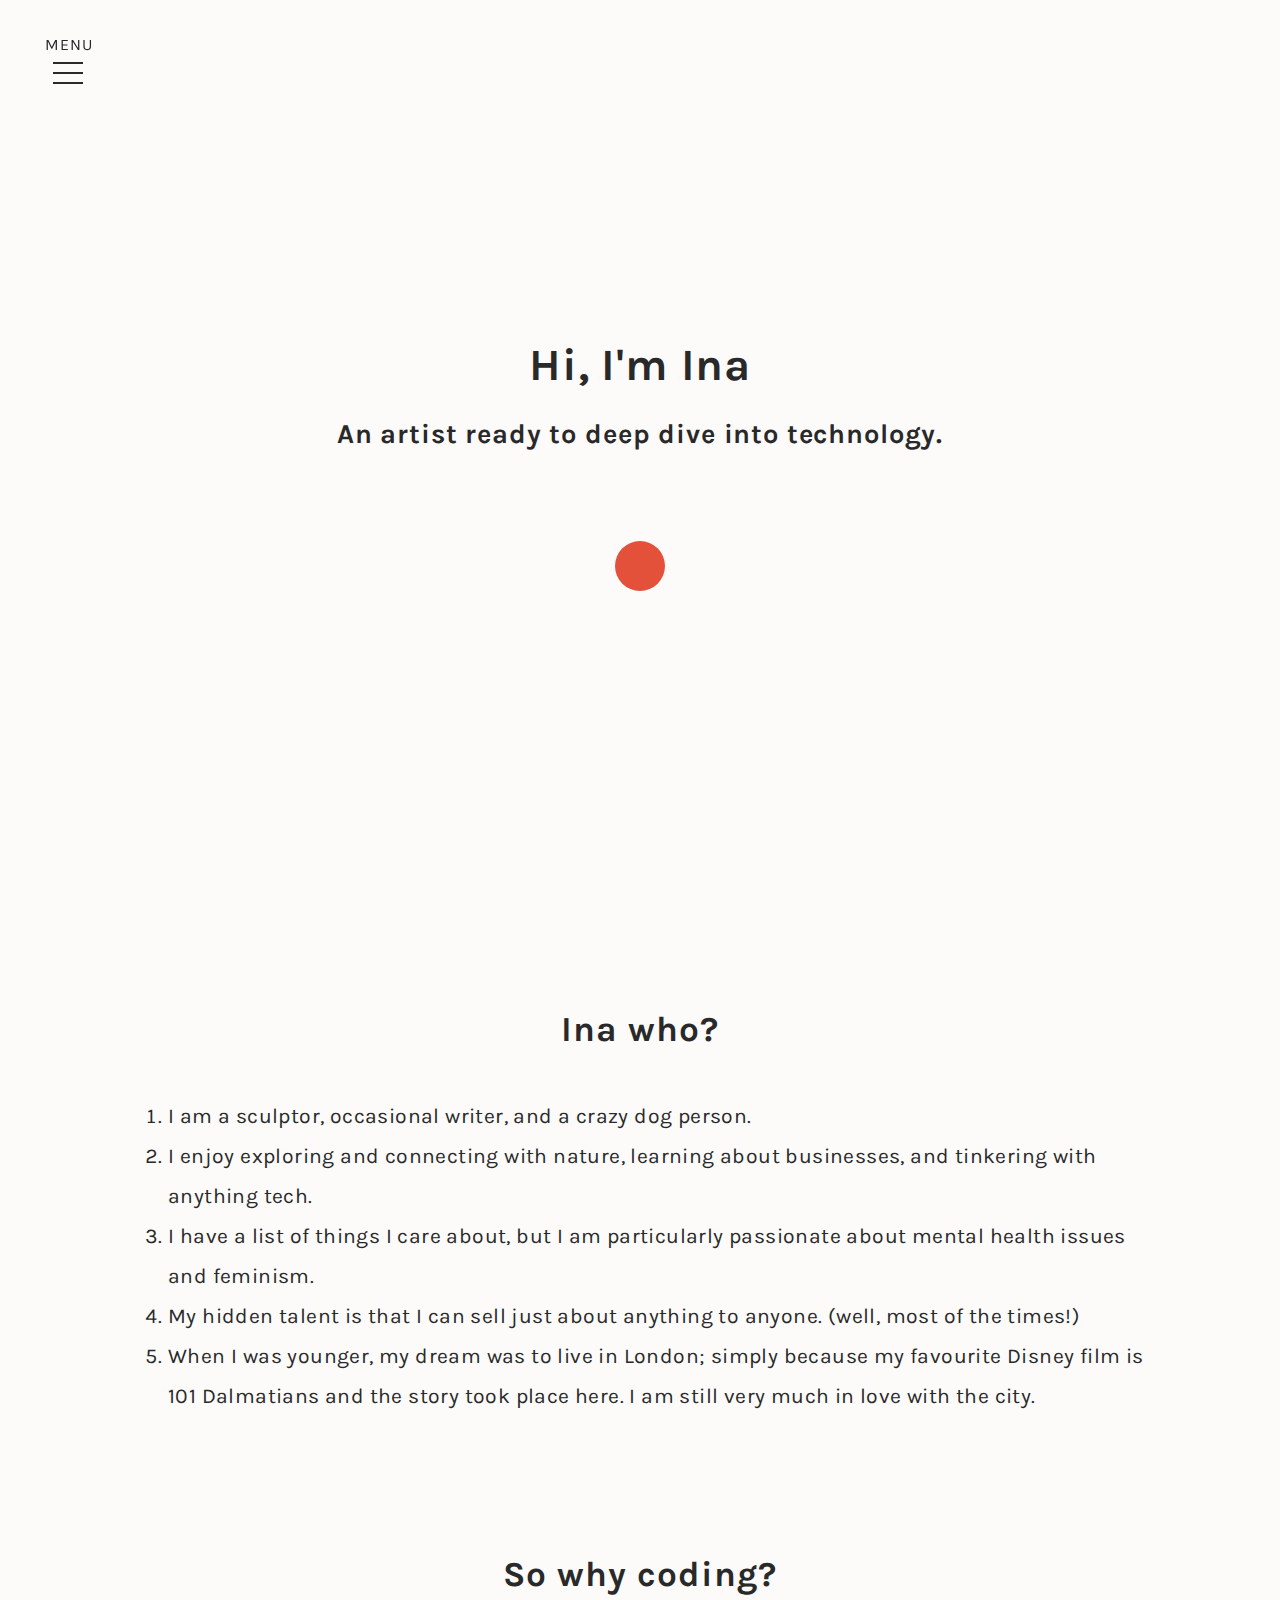
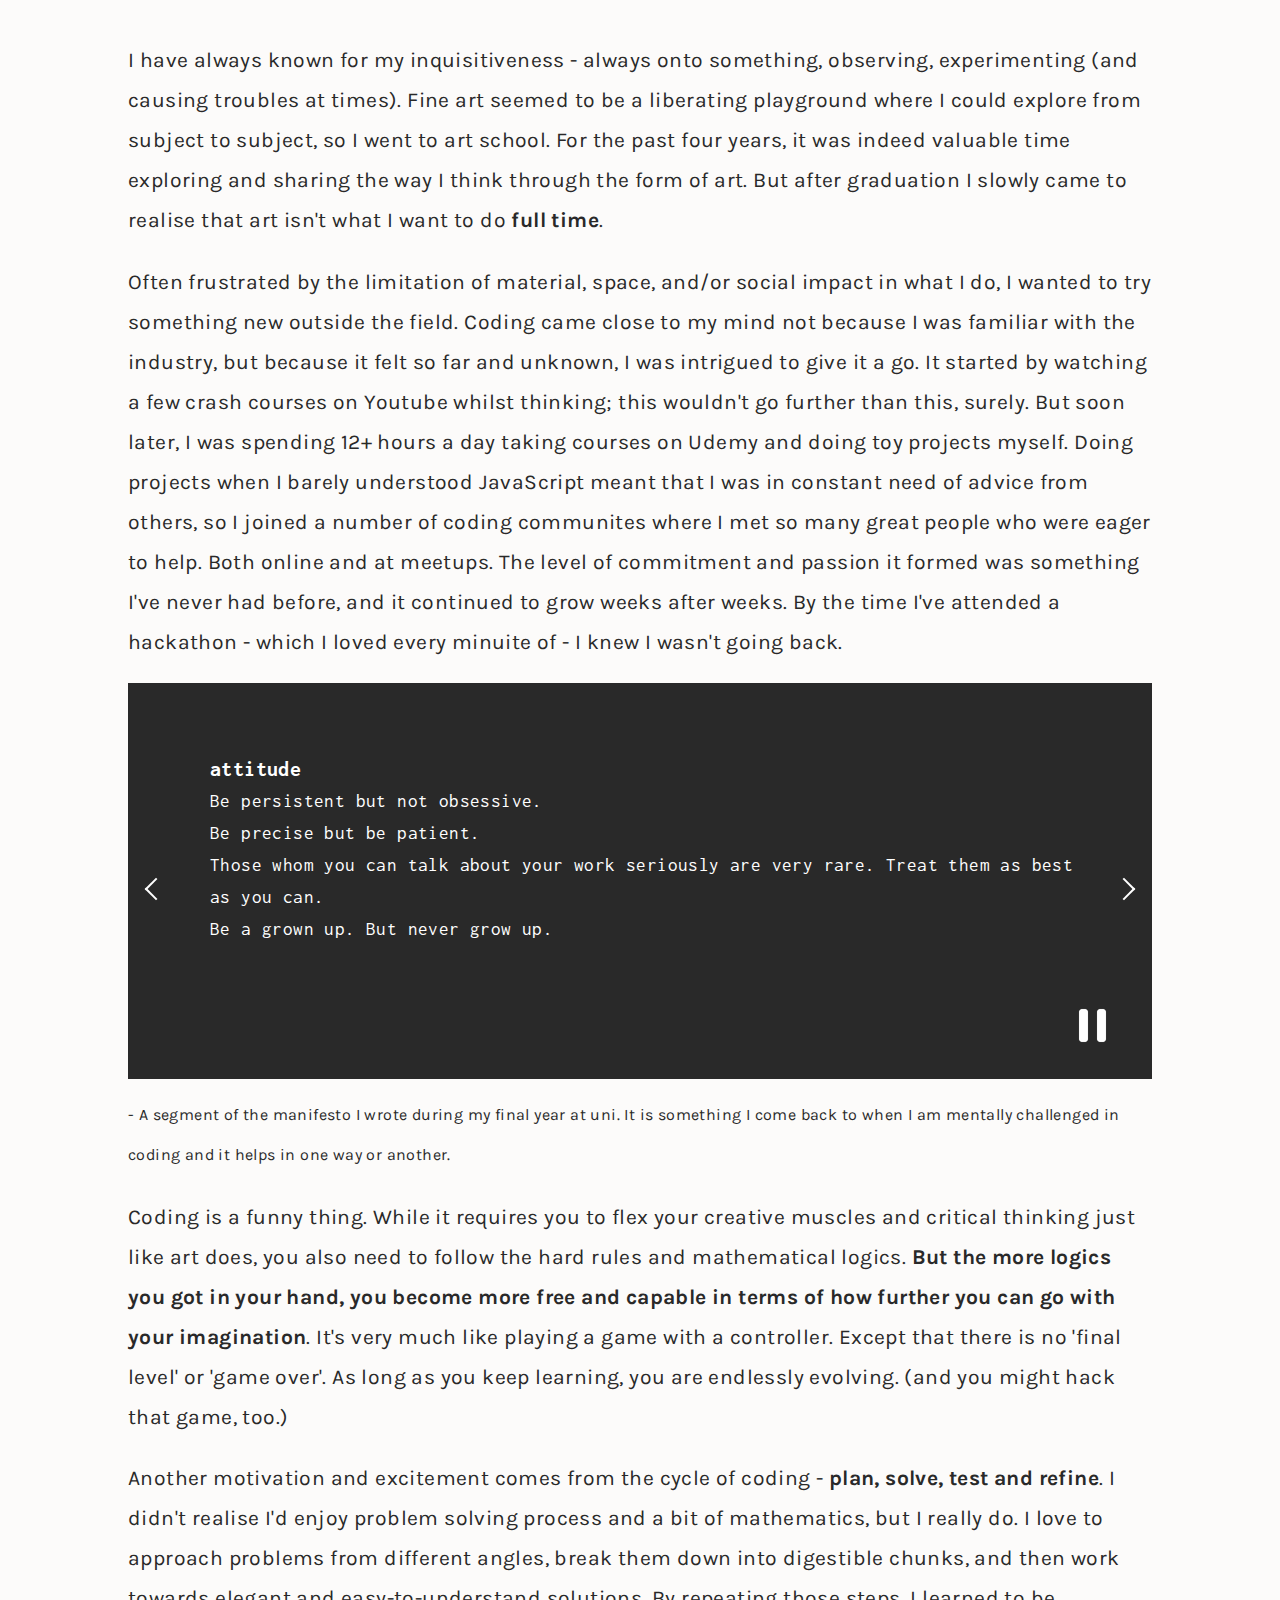
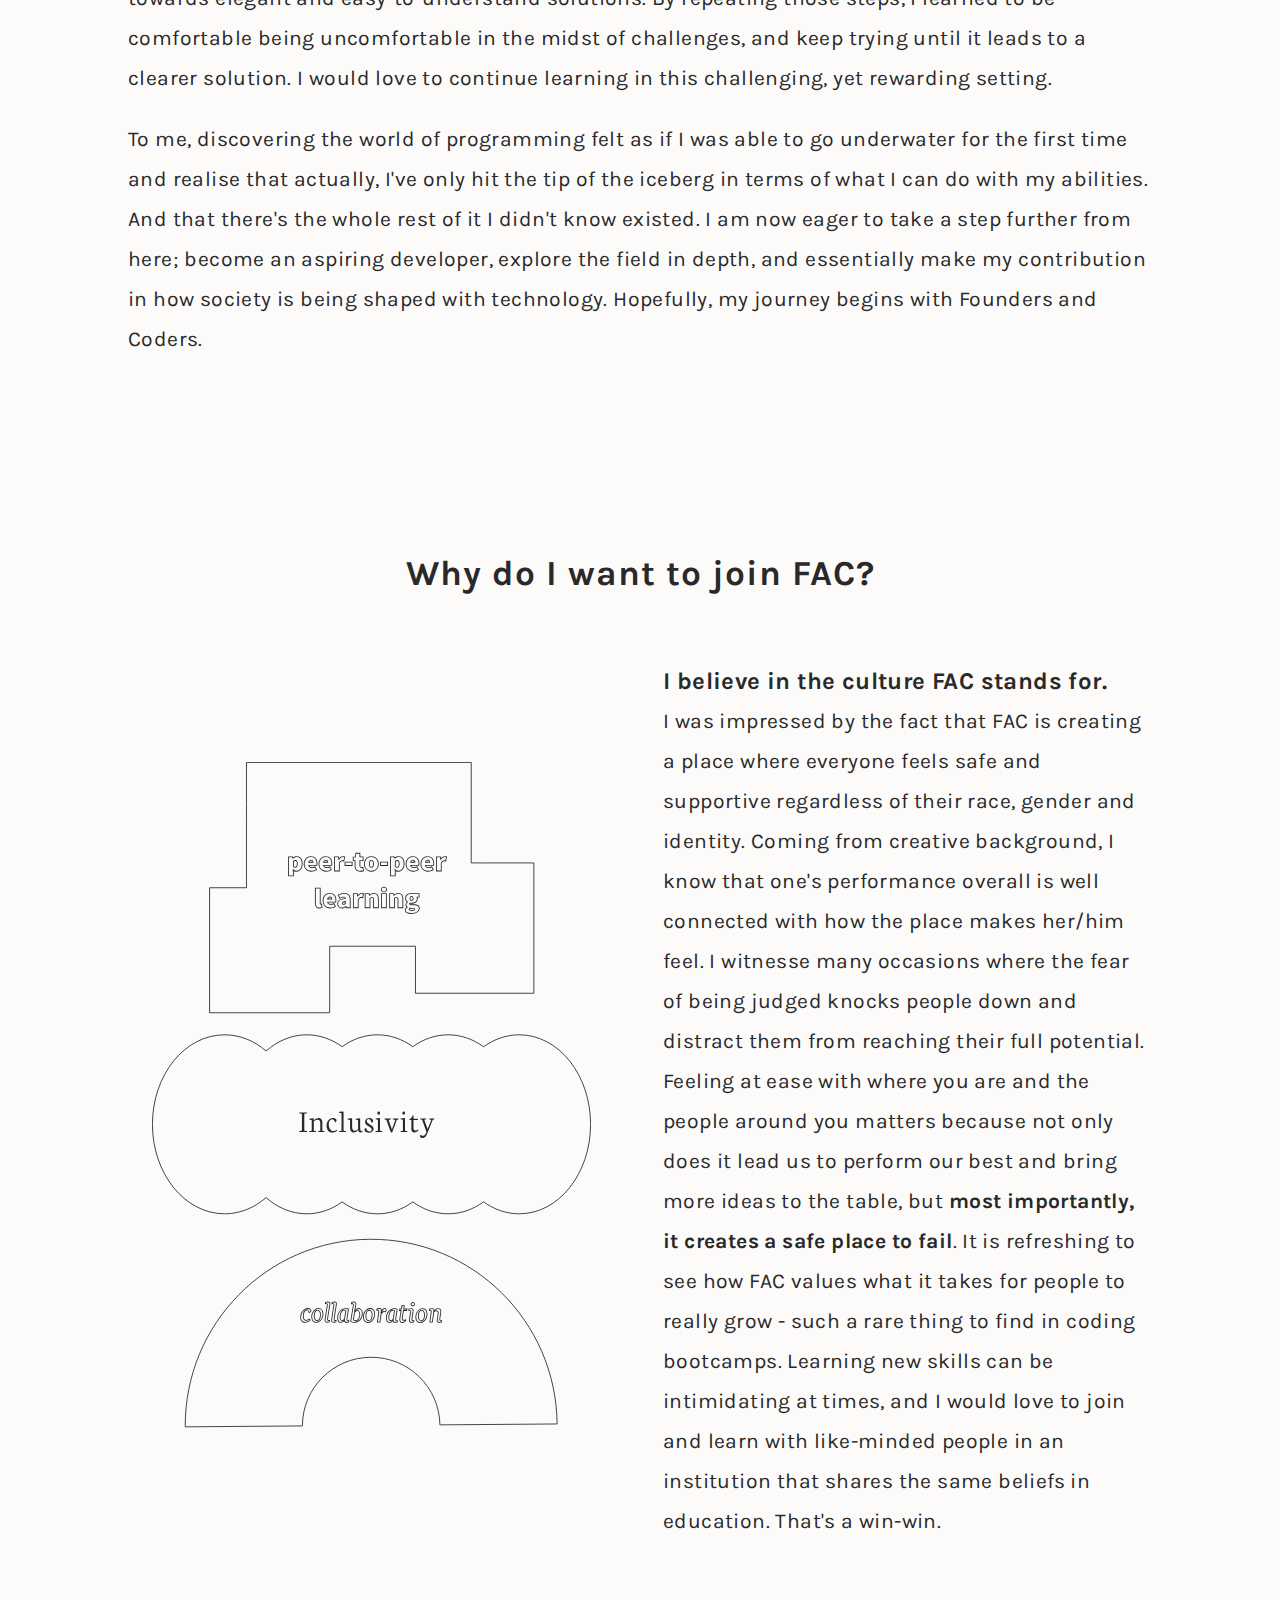
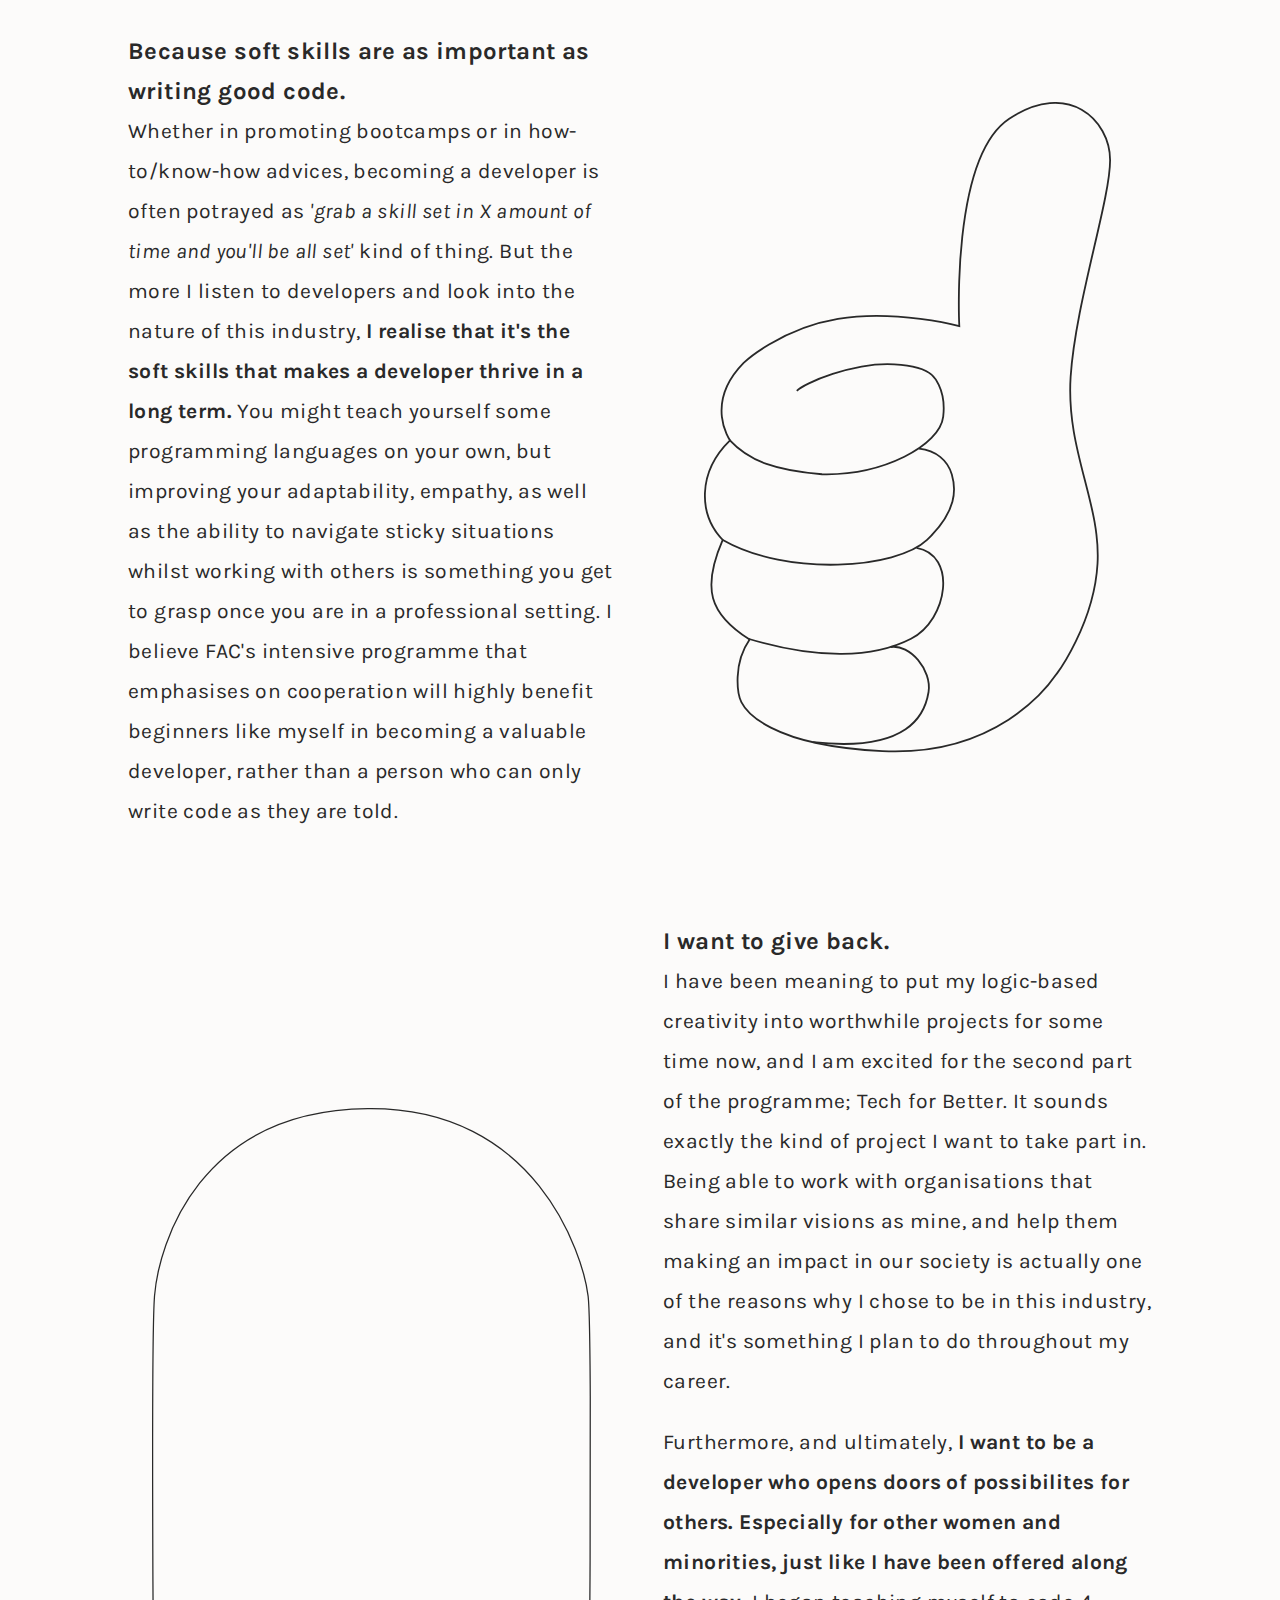
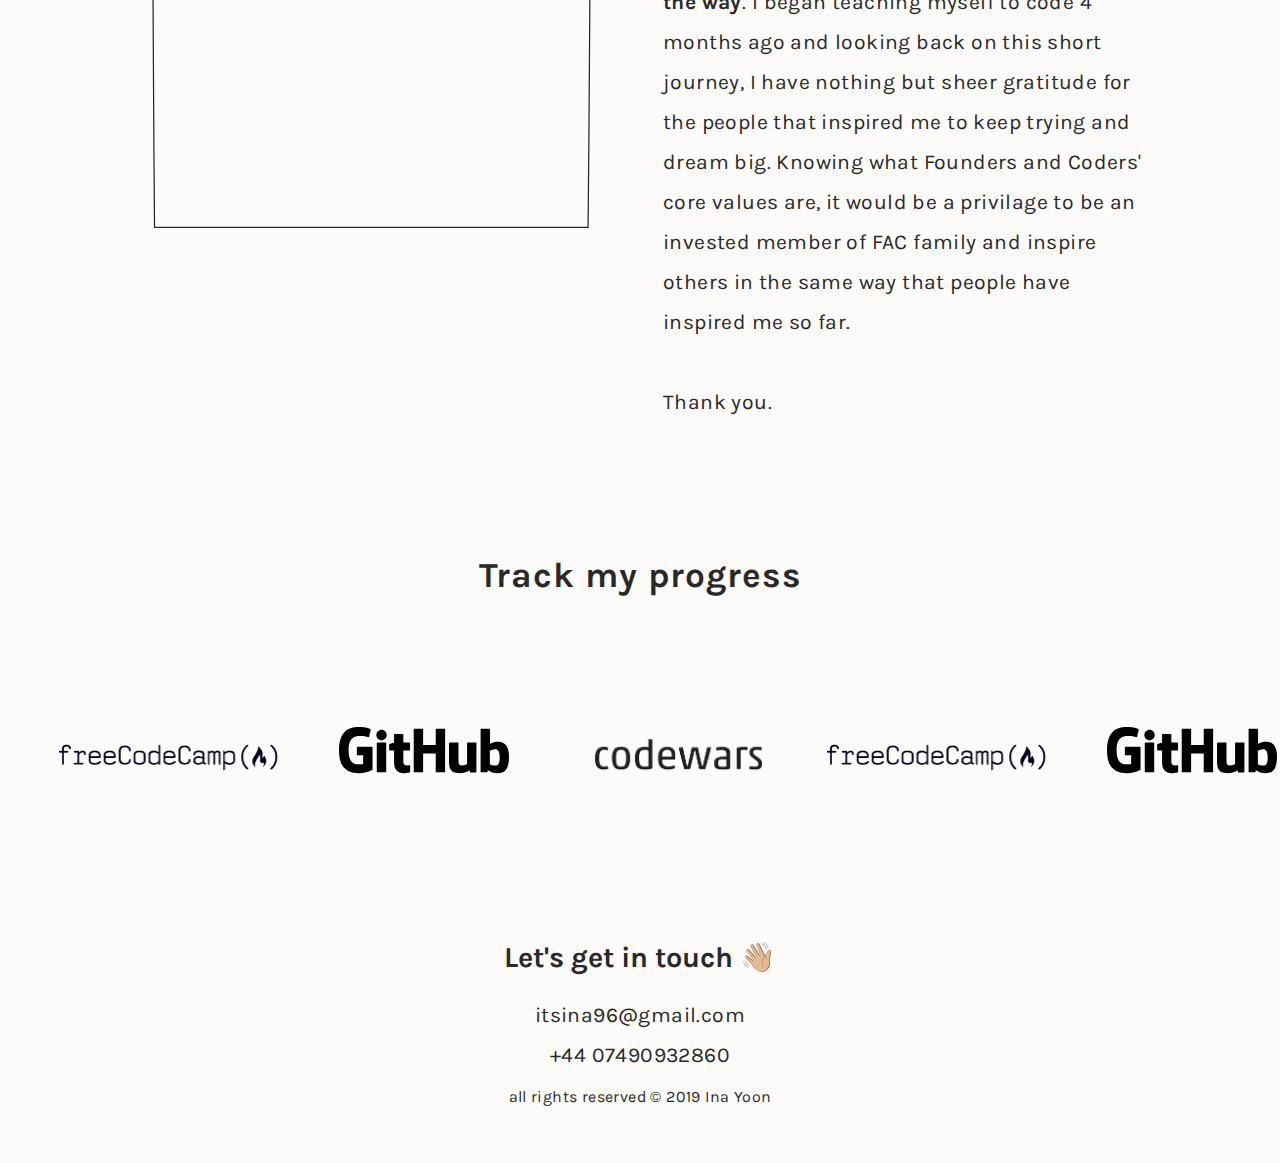
==== index.html @ c5bc4e35 "change file names in html" ====
<!DOCTYPE html>
<html>
<head>
    <meta charset="utf-8">
    <title>Ina Yoon</title>
    <link rel="stylesheet" href="style.css">
    <link rel="icon" href="imgs/circle.png">
    <link href="https://fonts.googleapis.com/css?family=PT+Serif|Inconsolata|Roboto+Mono|Karla:400,700&display=swap"rel="stylesheet">
    <meta name="viewport" content="width=device-width, initial-scale=1.0">
</head>

<body>
    <header>
        <div class="burger">
            <span>MENU</span>
            <div class="line1"></div>
            <div class="line2"></div>
            <div class="line3"></div>
        </div>
        <nav>
            <ul class="nav-links">
                <div class="eyes">
                    <div class="eye eye-left">
                        <div class="ball"></div>
                    </div>           
                    <div class="eye eye-right">
                        <div class="ball"></div>
                    </div>
                </div>
                <li><a href="#aboutme">About me</a></li>
                <li><a href="#whyfac">Why FAC?</a></li>
                <li><a href="#links">Links</a></li>
                <li><a href="#contact">Contact</a></li>
            </ul>
            <div class="backtotop">
                <a href="#top">(back to top)</a>
            </div>
        </nav>
    </header>
    
    <!-- Hi, I'm Ina -->
    <section id="intro">
        <div class="introText">
            <h1>Hi, I'm Ina</h1>
            <h3>An artist ready to deep dive into technology.</h3>
        </div>  
        <a href="#aboutme"><div class="bouncing-ball"></div></a>   
    </section>
    
    <!-- My Journey -->
    <section id="aboutme">
        <div class="inawho">
            <h3 class="title">Ina who?</h3>
            <ol>
                <li>I am a sculptor, occasional writer, and a crazy dog person.</li>
                <li>I enjoy exploring and connecting with nature, learning about businesses, and tinkering with anything tech.</li>
                <li>I  have a list of things I care about, but I am particularly passionate about mental health issues and feminism.</li>
                <li>My hidden talent is that I can sell just about anything to anyone. (well, most of the times!)</li>
                <li>When I was younger, my dream was to live in London; simply because my favourite Disney film is 101 Dalmatians and the story took place here. I am still very much in love with the city.</li>
            </ol>
        </div>
        
        <div class="whycoding">
            <h3 class="title">So why coding?</h3>
            <p>
                I have always known for my inquisitiveness - always onto something, observing, experimenting (and causing troubles at times). Fine art seemed to be a liberating playground where I could explore from subject to subject, so I went to art school. 
                For the past four years, it was indeed valuable time exploring and sharing the way I think through the form of art. But after graduation I slowly came to realise that art isn't what I want to do <strong>full time</strong>.
            </p>
            
            <p>
                Often frustrated by the limitation of material, space, and/or social impact in what I do, I wanted to try something new outside the field. Coding came close to my mind not because I was familiar with the industry, but because it felt so far and unknown, I was intrigued to give it a go. It started by watching a few crash courses on Youtube whilst thinking; this wouldn't go further than this, surely. But soon later, I was spending 12+ hours a day taking courses on Udemy and doing toy projects myself. Doing projects when I barely understood JavaScript meant that I was in constant need of advice from others, so I joined a number of coding communites where I met so many great people who were eager to help. Both online and at meetups. The level of commitment and passion it formed was something I've never had before, and it continued to grow weeks after weeks. By the time I've attended a hackathon - which I loved every minuite of - I knew I wasn't going back.
            </p>
            
            
            <!-- Image Carousel -->
            <div id="carousel">
                <div class="carousel">
                    <span><i class="prevBtn"></i></span>
                    <span><i class="nextBtn"></i></span>
                    <button class="pause"><img class='changeBtn' src='imgs/pause.png' alt='pauseButton'></button>
                    <div class="slides">
                        <div class="slide" id="lastClone" alt="4">
                            <p>
                                <span class="subheading-carousel">attitude</span>
                                Be persistent but not obsessive.<br>
                                Be precise but be patient.<br>
                                Those whom you can talk about your work seriously are very rare. Treat them as best as you can.<br>
                                Be a grown up. But never grow up.
                            </p>
                        </div>
                        <div class="slide" alt="1">
                            <p>
                                <span class="subheading-carousel">making</span>
                                Be an idealist when imagining a work and be a realist when making it.<br>
                                The work does not have to be huge and visually attractive.<br>
                                The work can be small and unformed.<br>
                                Remember to balance between the idea and the materiality even though the very point varies every time.
                            </p>
                        </div>
                        <div class="slide" alt="2">
                            <p>
                                <span class="subheading-carousel">articulating</span>
                                Do not forget why you are making the work.<br>
                                Writing it down is helpful.<br>
                                Write, forget, and rewrite until you can articulate it in a (few) sentence(s).<br>
                                You don’t have to explain everything unless you are asked and decided to do so.<br>
                                Artist’s control on their artwork should stop when it is displayed.
                            </p>
                        </div>
                        <div class="slide" alt="3">
                            <p>
                                <span class="subheading-carousel">life-work relationship</span>
                                Have enough distance between your work and your life.<br>
                                Leave an adequate space to be silly in life.<br>
                                Leave an adequate space to be silly in work.<br>
                                Do what you want to do as (a part of) your work.<br>
                                Do what you have to do as (a part of) your work.<br>
                                If you have to do something you don’t like to do something you like, then you do it.<br>
                                Try not to get too skeptical because it will bring your mouth the word ‘whatever’.
                            </p>
                        </div>
                        <div class="slide" alt="4">
                            <p>
                                <span class="subheading-carousel">attitude</span>
                                Be persistent but not obsessive.<br>
                                Be precise but be patient.<br>
                                Those whom you can talk about your work seriously are very rare. Treat them as best as you can.<br>
                                Be a grown up. But never grow up.
                            </p>
                        </div>
                        <div class="slide" id="firstClone" alt="1">
                            <p>
                                <span class="subheading-carousel">making</span>
                                Be an idealist when imagining a work and be a realist when making it.<br>
                                The work does not have to be huge and visually attractive.<br>
                                The work can be small and unformed.<br>
                                Remember to balance between the idea and the materiality even though the very point varies every time.
                            </p>
                        </div>
                    </div>
                </div>
                
                <p class="manifesto">- A segment of the manifesto I wrote during my final year at uni. It is something I come back to when I am mentally challenged in coding and it helps in one way or another. </p>
                
                <p>
                    Coding is a funny thing. While it requires you to flex your creative muscles and critical thinking just like art does, you also need to follow the hard rules and mathematical logics. <strong>But the more logics you got in your hand, you become more free and capable in terms of how further you can go with your imagination</strong>. It's very much like playing a game with a controller. Except that there is no 'final level' or 'game over'. As long as you keep learning, you are endlessly evolving. (and you might hack that game, too.)
                </p>
                
                <p>
                    Another motivation and excitement comes from the cycle of coding - <strong>plan, solve, test and refine</strong>. I didn't realise I'd enjoy problem solving process and a bit of mathematics, but I really do. I love to approach problems from different angles, break them down into digestible chunks, and then work towards elegant and easy-to-understand solutions. By repeating those steps, I learned to be comfortable being uncomfortable in the midst of challenges, and keep trying until it leads to a clearer solution. I would love to continue learning in this challenging, yet rewarding setting.
                </p>

                <p>
                    To me, discovering the world of programming felt as if I was able to go underwater for the first time and realise that actually, I've only hit the tip of the iceberg in terms of what I can do with my abilities. And that there's the whole rest of it I didn't know existed. I am now eager to take a step further from here; become an aspiring developer, explore the field in depth, and essentially make my contribution in how society is being shaped with technology. Hopefully, my journey begins with Founders and Coders.
                </p>
            </div>
        </div>
    </section>
    
    <!-- Why FAC? -->
    <section id="whyfac">
        <h3 class="title">Why do I want to join FAC?</h3>
        <div class="grid-whyfac">
            
            <div class="grid-img">
                <img class="svg-whyfac" src="imgs/reason1.svg" alt="reasons-for-aplying">
            </div>
            
            <div>
                <p> 
                    <span class="subheading-whyfac">I believe in the culture FAC stands for.</span> 
                    I was impressed by the fact that FAC is creating a place where everyone feels safe and supportive regardless of their race, gender and identity. Coming from creative background, I know that one's performance overall is well connected with how the place makes her/him feel. I witnesse many occasions where the fear of being judged knocks people down and distract them from reaching their full potential. Feeling at ease with where you are and the people around you matters because not only does it lead us to perform our best and bring more ideas to the table, but <strong>most importantly, it creates a safe place to fail</strong>. It is refreshing to see how FAC values what it takes for people to really grow - such a rare thing to find in coding bootcamps. Learning new skills can be intimidating at times, and I would love to join and learn with like-minded people in an institution that shares the same beliefs in education. That's a win-win.
                </p>
            </div>
            
            <div>
                <p>
                    <span class="subheading-whyfac">Because soft skills are as important as writing good code.</span>
                    Whether in promoting bootcamps or in how-to/know-how advices, becoming a developer is often potrayed as <em>'grab a skill set in X amount of time and you'll be all set'</em> kind of thing. But the more I listen to developers and look into the nature of this industry, <strong>I realise that it's the soft skills that makes a developer thrive in a long term.</strong>
                    You might teach yourself some programming languages on your own, but improving your adaptability, empathy, as well as the ability to navigate sticky situations whilst working with others is something you get to grasp once you are in a professional setting. I believe FAC's intensive programme that emphasises on cooperation will highly benefit beginners like myself in becoming a valuable developer, rather than a person who can only write code as they are told. 
                </p>
            </div>
            
            <div class="grid-img">
                <img class="svg-whyfac" src="imgs/reason2.svg" alt="thumb-up">
            </div>
            
            <div class="grid-img">
                <img class="svg-whyfac" src="imgs/reason3.svg" alt="arched-door">
            </div>
            
            <div>
                <p>
                    <span class="subheading-whyfac">I want to give back.</span> 
                    I have been meaning to put my logic-based creativity into worthwhile projects for some time now, and I am excited for the second part of the programme; Tech for Better. It sounds exactly the kind of project I want to take part in. Being able to work with organisations that share similar visions as mine, and help them making an impact in our society is actually one of the reasons why I chose to be in this industry, and it's something I plan to do throughout my career. 
                </p>
                <p>
                    Furthermore, and ultimately, <strong>I want to be a developer who opens doors of possibilites for others. Especially for other women and minorities, just like I have been offered along the way</strong>. I began teaching myself to code 4 months ago and looking back on this short journey, I have nothing but sheer gratitude for the people that inspired me to keep trying and dream big. Knowing what Founders and Coders' core values are, it would be a privilage to be an invested member of FAC family and inspire others in the same way that people have inspired me so far.<br><br>
                    Thank you.
                </p>
            </div>
        </div>
    </section>
    
    <!-- Portfolio -->
    <section id="links">
        <h3 class="title">Track my progress</h3>
        
        <div class="section support marquee">
            <div class="links">
                <ul class="links-logo">
                    <li><a href="https://www.freecodecamp.org/itsina96" target="_blank"><img class="freecodecamp" src="imgs/logo1.png" alt="freecodecamp"></a></li>
                    <li> <a href="https://github.com/itsina96/FAC-application" target="_blank"><img src="imgs/logo2.svg" alt="gitgub"></a></li>
                    <li><a href="https://www.codewars.com/users/itsina96" target="_blank"><img src="imgs/logo3.png" alt="codewars"></a></li>
                </ul>
            </div> 
        </div>
    </section>
    
    <!-- Footer -->
    <footer id="contact">
        <h4>Let's get in touch 👋🏼</h4>
        <p>
            <a href="mailto:itsina96@gmail.com?">itsina96@gmail.com</a><br>
            +44 07490932860<br>
            <span>all rights reserved © 2019 Ina Yoon</span>
        </p>
    </footer>
    
    <button class="button-scroll">
        <div>up</div>
    </button>
    
    <script src="app.js"></script>
</body>
</html>
---- style.css ----
:root {
    --clr-red:#e3513b;
    --clr-dark:#292929;
    --clr-blue: #bccdeb;
    
    /* For custom marquee */
    --marquee-elements-displayed: 5;
    --marquee-element-width: calc(100vw / var(--marquee-elements-displayed));
    --marquee-animation-duration: calc(var(--marquee-elements) * 3.5s);
}

html {
    scroll-behavior: smooth;
}

header {
    cursor: pointer;
}

body {
    display: flex;
    flex-direction: column;
    width: 100%;
    height: 100%;
    margin: 0;
    padding: 0;
    background: #FCFBFA;
    font-family: "Karla", sans-serif;
    color: var(--clr-dark)
}

a {
    text-decoration: none;
    color: var(--clr-dark);
}

p, ol {
    line-height: 2.5rem;
    font-size: 1.32rem;
    letter-spacing: 0.4px;
}

section {
    padding: 5% 10%;
    font-size: 1.65rem;
}

::selection {
    color: white;
    background: var(--clr-dark);
}

.title {
    font-size: 2.2rem;
    font-weight: 700;
    letter-spacing: 1px;
    text-align: center;
    padding: 1% 0;
}

/* Navigation & burger icon */
nav {
    width: 430px;
    left: -100%;
    height: 100vh;
    top:0%;
    margin: 0;
    z-index: 5;
    background: var(--clr-blue);
    text-transform: uppercase;
    display: flex;
    flex-direction: column;
    justify-content: space-around;
    align-items: center;
    transition: left 0.55s ease;
    overflow: hidden;
    position: fixed;
}
.nav-links {
    list-style: none;
    padding: 0;
}
.nav-links li {
    padding-bottom: 30%;
}
.nav-links li, .backtotop {
    letter-spacing: 2px;
    font-size: 1.3rem;
    text-align: center;
}
.burger {
    z-index: 10;
    position: fixed;
    padding: 35px 45px;
}
.burger div {
    width: 30px;
    height: 2px;
    margin: 8px;
    background-color: var(--clr-dark);
}
.burger span {
    letter-spacing: 1px;
}
.toggle .line1 {
    transform: rotateZ(-45deg) translate(-8px, 6px);
}
.toggle .line2 {
    opacity: 0;
}
.toggle .line3 {
    transform: rotateZ(45deg) translate(-8px, -6px);
}
.line1, .line2, .line3 {
    transition: all 0.3s ease;
}
.navToggle {
    left:0;
}

/* Eye balls */
.eyes {
    transform: translateY(-50%);
    margin: 130px 0 30px 0;
}
.eye {
    width: 60px;
    height: 90px;
    background: transparent;
    display: inline-block;
    border: 1.5px solid var(--clr-dark);
    border-radius: 50%;
    /* margin: 8px; */
    margin: 5px;
    position: relative;
    overflow: hidden;
}
.ball {
    width: 25px;
    height: 35px;
    background: var(--clr-dark);
    position: absolute;
    top: 50%;
    left: 50%;
    transform: translate(-50%, -50%);
    border-radius: 50%;
}


/* ---------- Intro starts here ---------- */
#intro {
    height: 100vh;
    display: flex;
    justify-content: center;
    align-items: center;
    flex-direction: column;
    padding: 0;
    text-align: center;
    letter-spacing: 0.85px;
}
.introText h1 {
    margin-bottom: 0;
    font-size: 2.8rem;
}
.introText h3 {
    margin-bottom: 15%;
    font-size: 1.7rem;
}
.bouncing-ball {
    width: 50px;
    height: 50px;
    border-radius: 100%;
    background: var(--clr-red);
    padding: 0;
    margin: 0 auto;
    animation: bouncing 0.7s infinite;
    animation-direction: alternate;
}
@keyframes bouncing {
    0% { transform: translateY(0); }
    100% { transform: translateY(-25px); }
}



/* ---------- About Me starts here ---------- */
.inawho {
    padding-bottom: 7%;
}
.carousel {
    width: 100%;
    overflow: hidden;
    position: relative;
}
.slide {
    font-family: "Inconsolata", sans-serif;
    background: var(--clr-dark);
    color: white;
    min-width: 100%;
}
.slide p {
    padding: 5% 5% 5% 8%;
    line-height: 2rem;
    font-size: 1.2rem;
}
.slides {
    display: flex;
    width: 100%;
}
.subheading-carousel {
    display: block;
    font-size: 1.4rem;
    font-weight: 700;
}
i {    
    display: inline-block;
    border: solid white;
    border-width: 0 2px 2px 0;
}
.prevBtn, .nextBtn {
    cursor: pointer;
    position: absolute;
    top: 50%; 
    z-index: 2;
    padding: 7px;
}
.nextBtn {
    right:0;
    transform: rotate(-45deg);
    margin-right: 20px;
}
.prevBtn {
    transform: rotate(135deg);
    margin-left: 20px;
}
.pauseBtn {
    display: flex;
    justify-content: center;
}
.pause {
    bottom: 7%;
    right: 3%;
    background: transparent;
    cursor: pointer;
    outline: none;
    z-index: 10;
    position: absolute;
    border:none;
}
.manifesto {
    font-size: 1rem;
}


/* ----- why FAC starts here ----- */
.grid-whyfac {
    display: grid;
    grid-template-columns: auto auto;
    grid-gap: 3rem;
}
.svg-whyfac {
    width: 90%;
}
.grid-img {
    text-align: center;
    margin: auto;
}
.subheading-whyfac {
    display: block;
    font-size: 1.5rem;
    font-weight: 700;
}


/* ----- Links starts here ----- */
#links {
    padding: 0 0;
}
.links{
    width: 100vw;
    height: 20vh;
    overflow: hidden;
    position: relative;
}  
.links:before, .links:after {
    position: absolute;
    top: 0;
    width: 10rem;
    height: 100%;
    content: "";
    z-index: 1;
}
.links-logo {
    list-style: none;
    height: 100%;
    display: flex;
    animation: marquee var(--marquee-animation-duration) linear infinite;
}
.links-logo:hover {
    animation-play-state: paused;
}
.links-logo li {
    display: flex;
    justify-content: center;
    align-items: center;
    flex-shrink: 0;
    width: var(--marquee-element-width);
    white-space: nowrap;
}
.links-logo li img {
    width: 170px;
}
.links-logo .freecodecamp {
    width: 220px;
}

@keyframes marquee {
    0% { transform: translateX(0); }
    100% { transform: translateX(calc(-1 * var(--marquee-element-width) * var(--marquee-elements))); }
}

/* ----- Footer starts here ----- */
footer {
    text-align: center;
    font-size: 1.5rem;
    padding: 6% 0 2% 0;
}
footer h4 {
    font-size: 1.8rem;
    margin-bottom: 0;
}
footer p span {
    font-size: 1rem;
    padding-top: 10%;
}
.button-scroll {
    position: fixed;
    right: 35px;
    bottom: 30px;
    width: 65px;
    height: 65px;
    border-radius: 50%;
    background: var(--clr-red);
    border: none; 
    outline: none;
    cursor: pointer;
    display: none;
    z-index: 30;
}
.button-scroll div {
    transform: rotate(-20deg);
    letter-spacing: 1px;
    font-size: 1.1rem;
    color:white;
    z-index: 31;
}



/* ----- Responsiveness on mobile ----- */
@media screen and (max-width: 414px) {
    h3.title {
        font-size: 1.8rem;
    }
    .introText h3 {
        font-size: 1.5rem;
    }
    p, ol {
        font-size: 1rem;
        line-height: 2rem;
    }
    .backtotop {
        display: none;
    }
}

@media screen and (max-width: 768px) {
    nav {
        width: 100%;
    }
    
    .supporter-logo li img {
        width: 90%;
    }

    .grid-whyfac {
        grid-template-columns: 1fr;
    }
    .grid-whyfac div:nth-of-type(3) {
        order: 4;
    }
    .grid-whyfac div:nth-of-type(4) {
        order: 3;
    }
    .grid-whyfac div:nth-of-type(5) {
        order: 5;
    }
    .grid-whyfac div:nth-of-type(6) {
        order: 6;
    }
}

@media screen and (max-width: 900px) {
    :root {
        --marquee-elements-displayed: 2;
    }
}
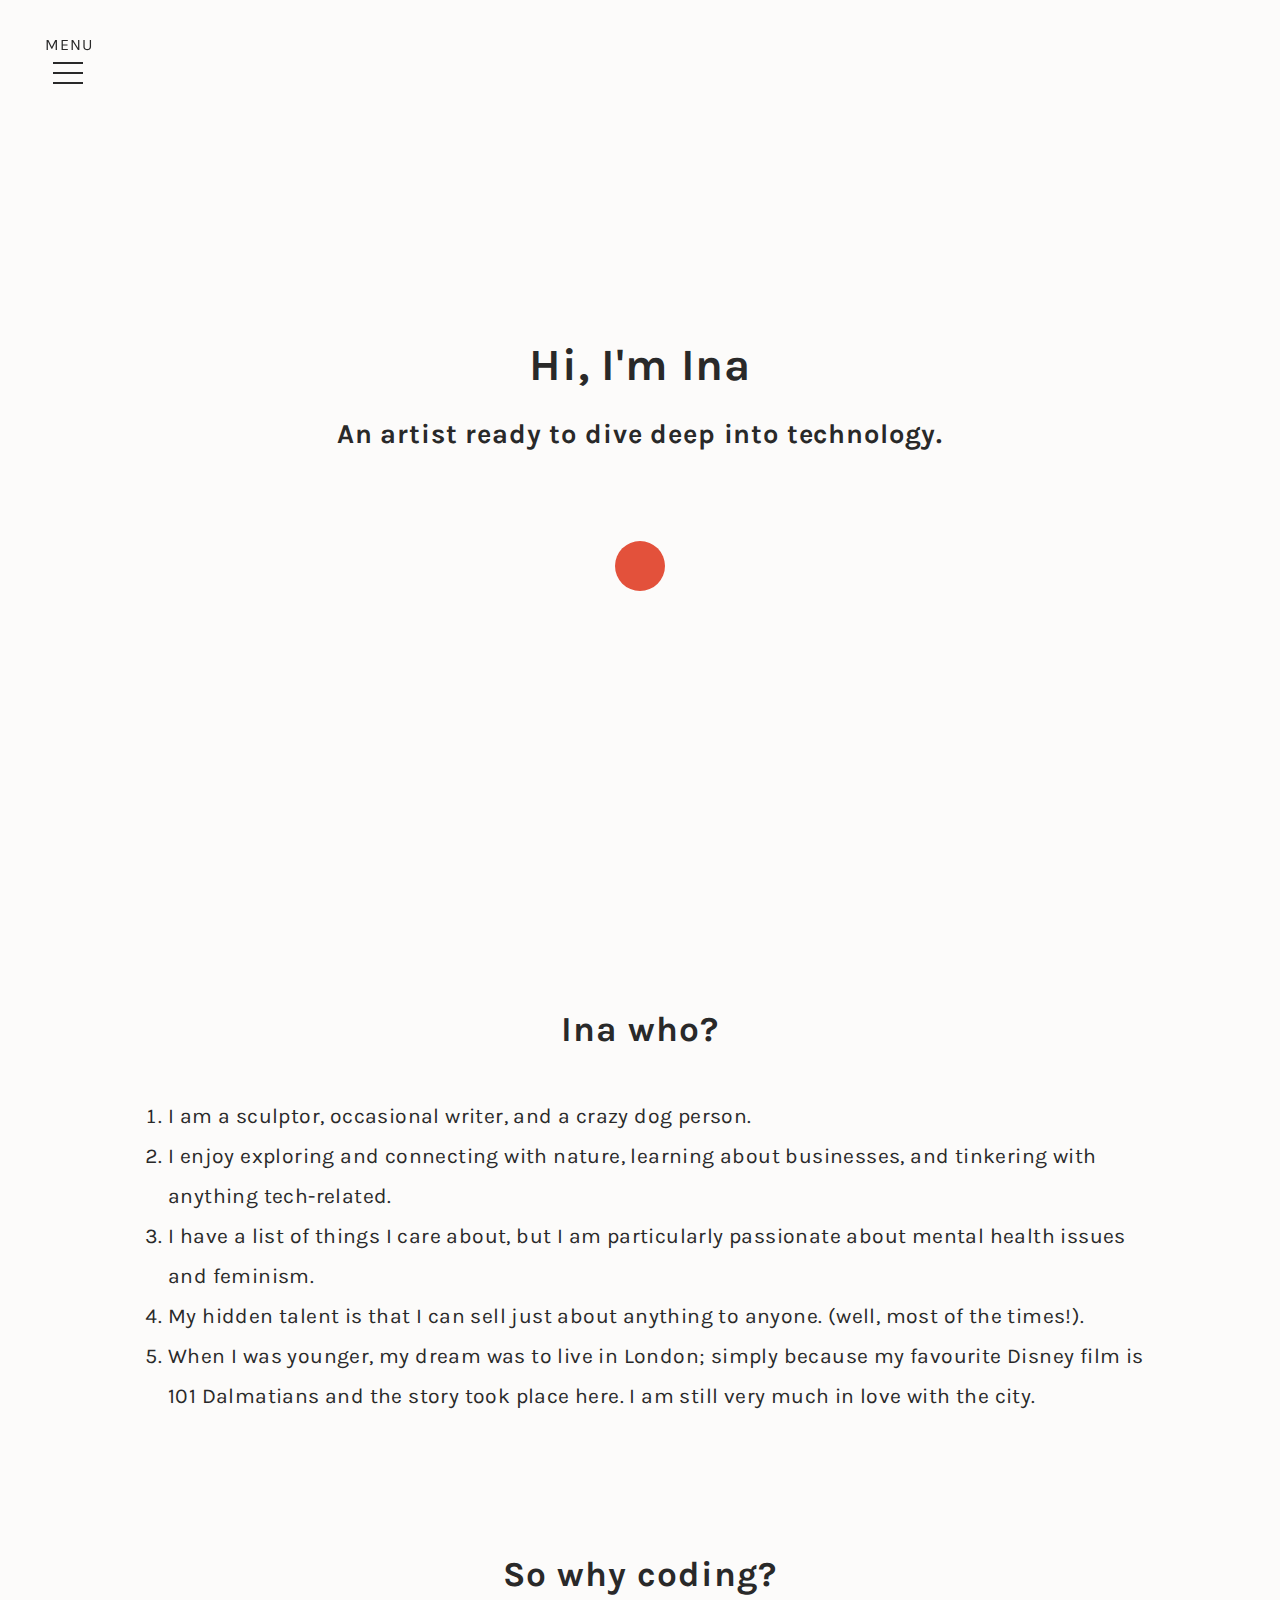
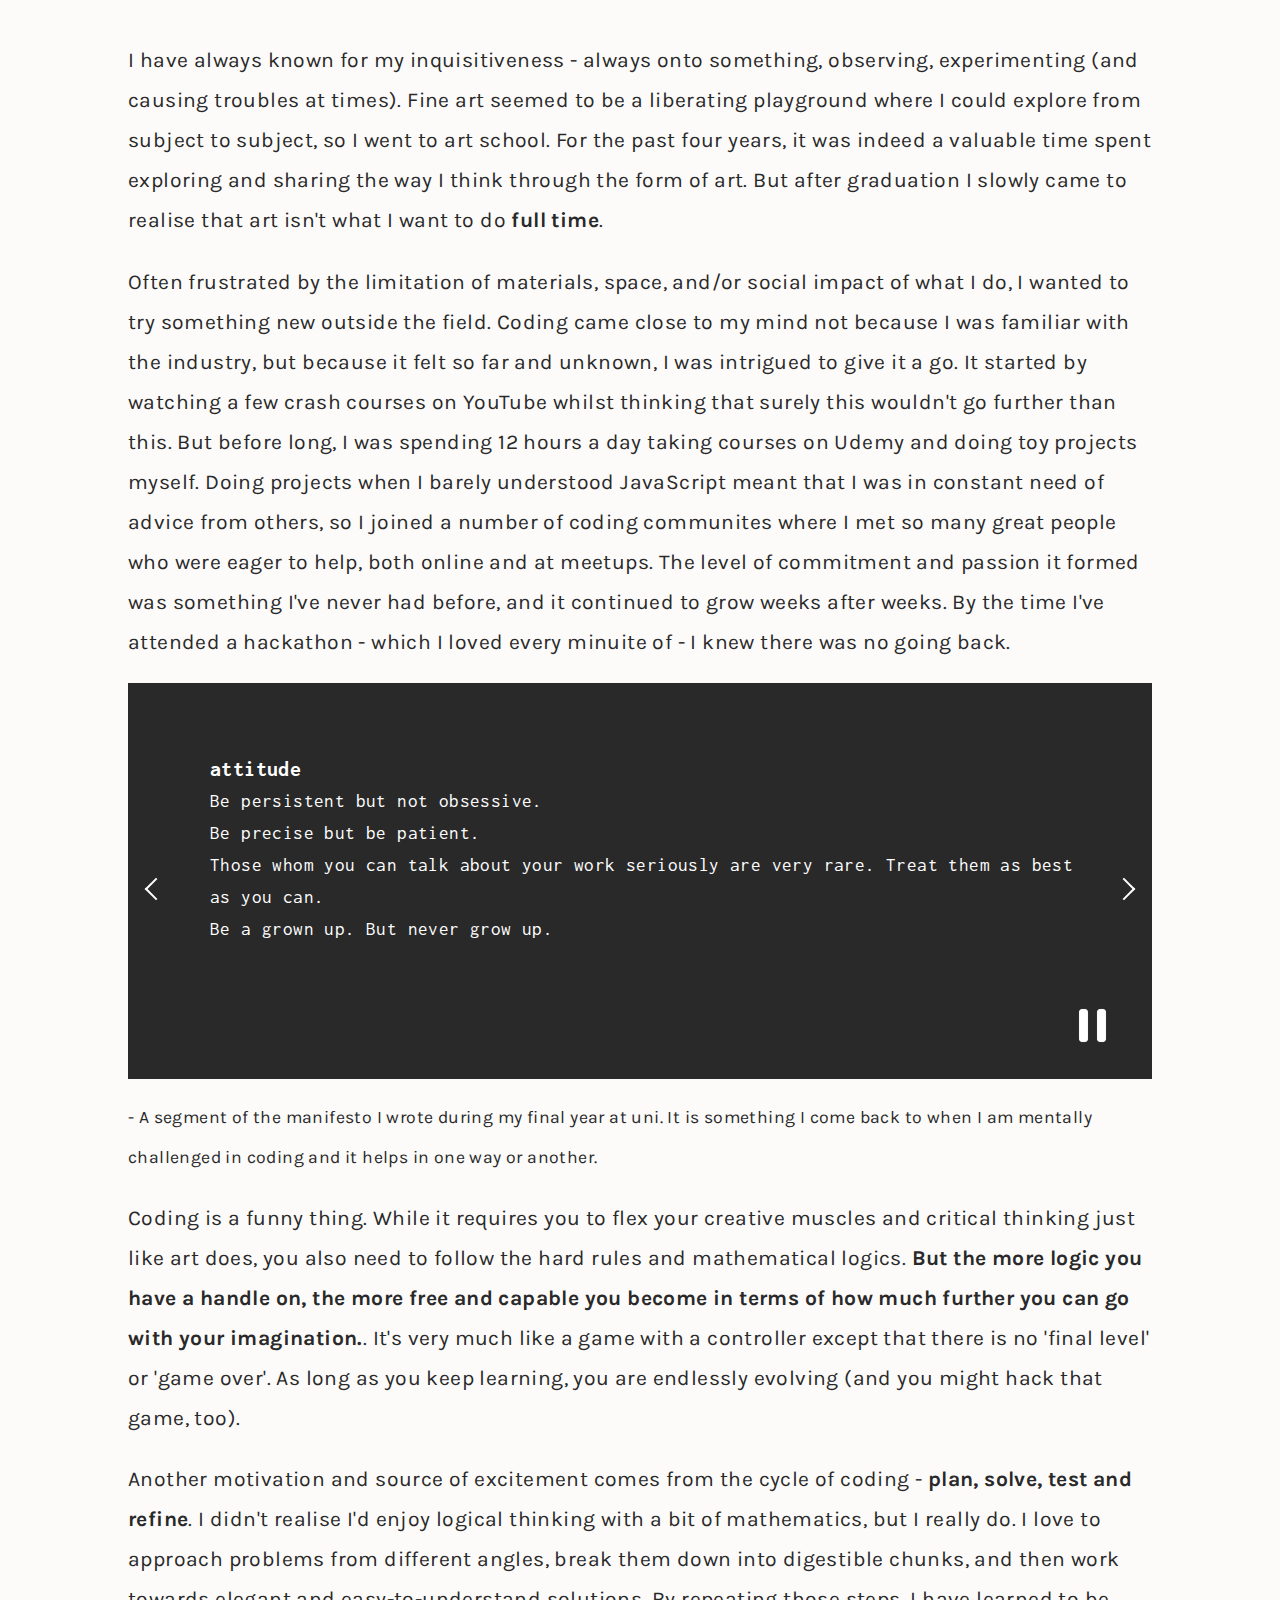
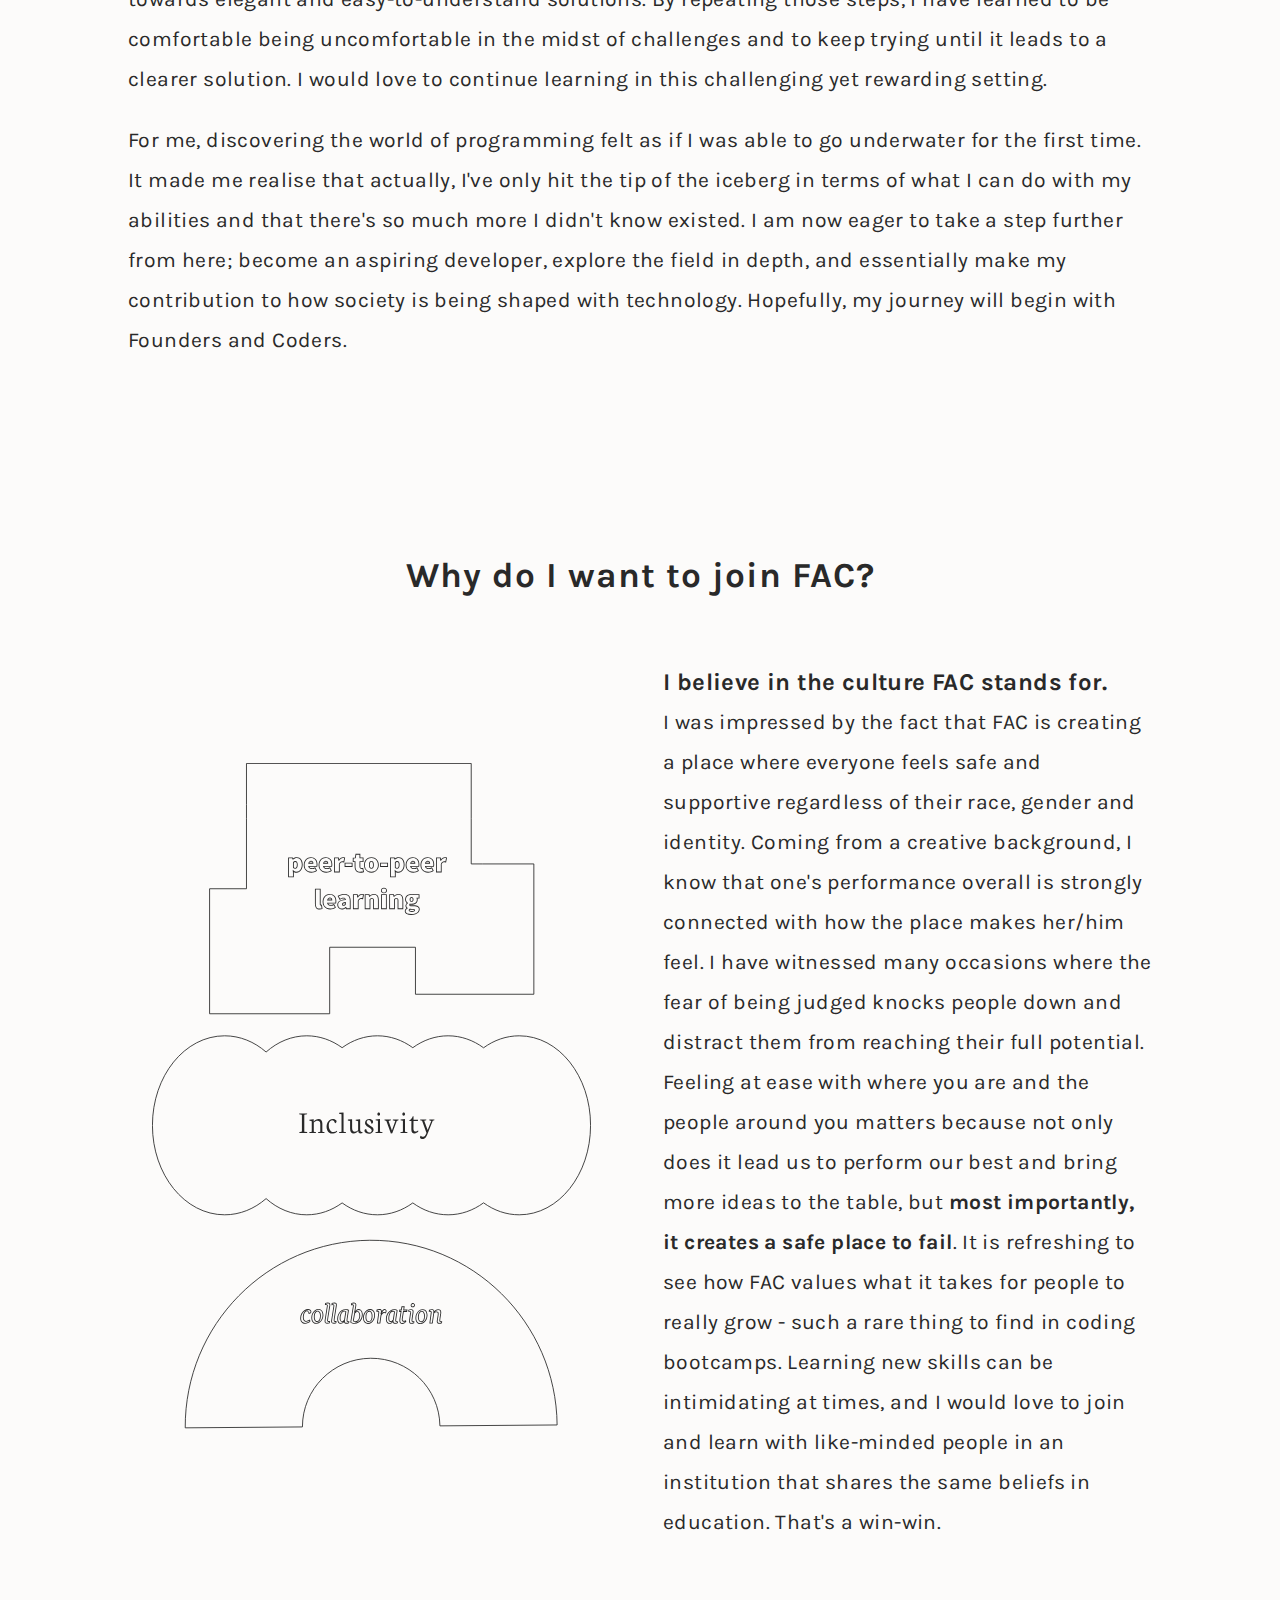
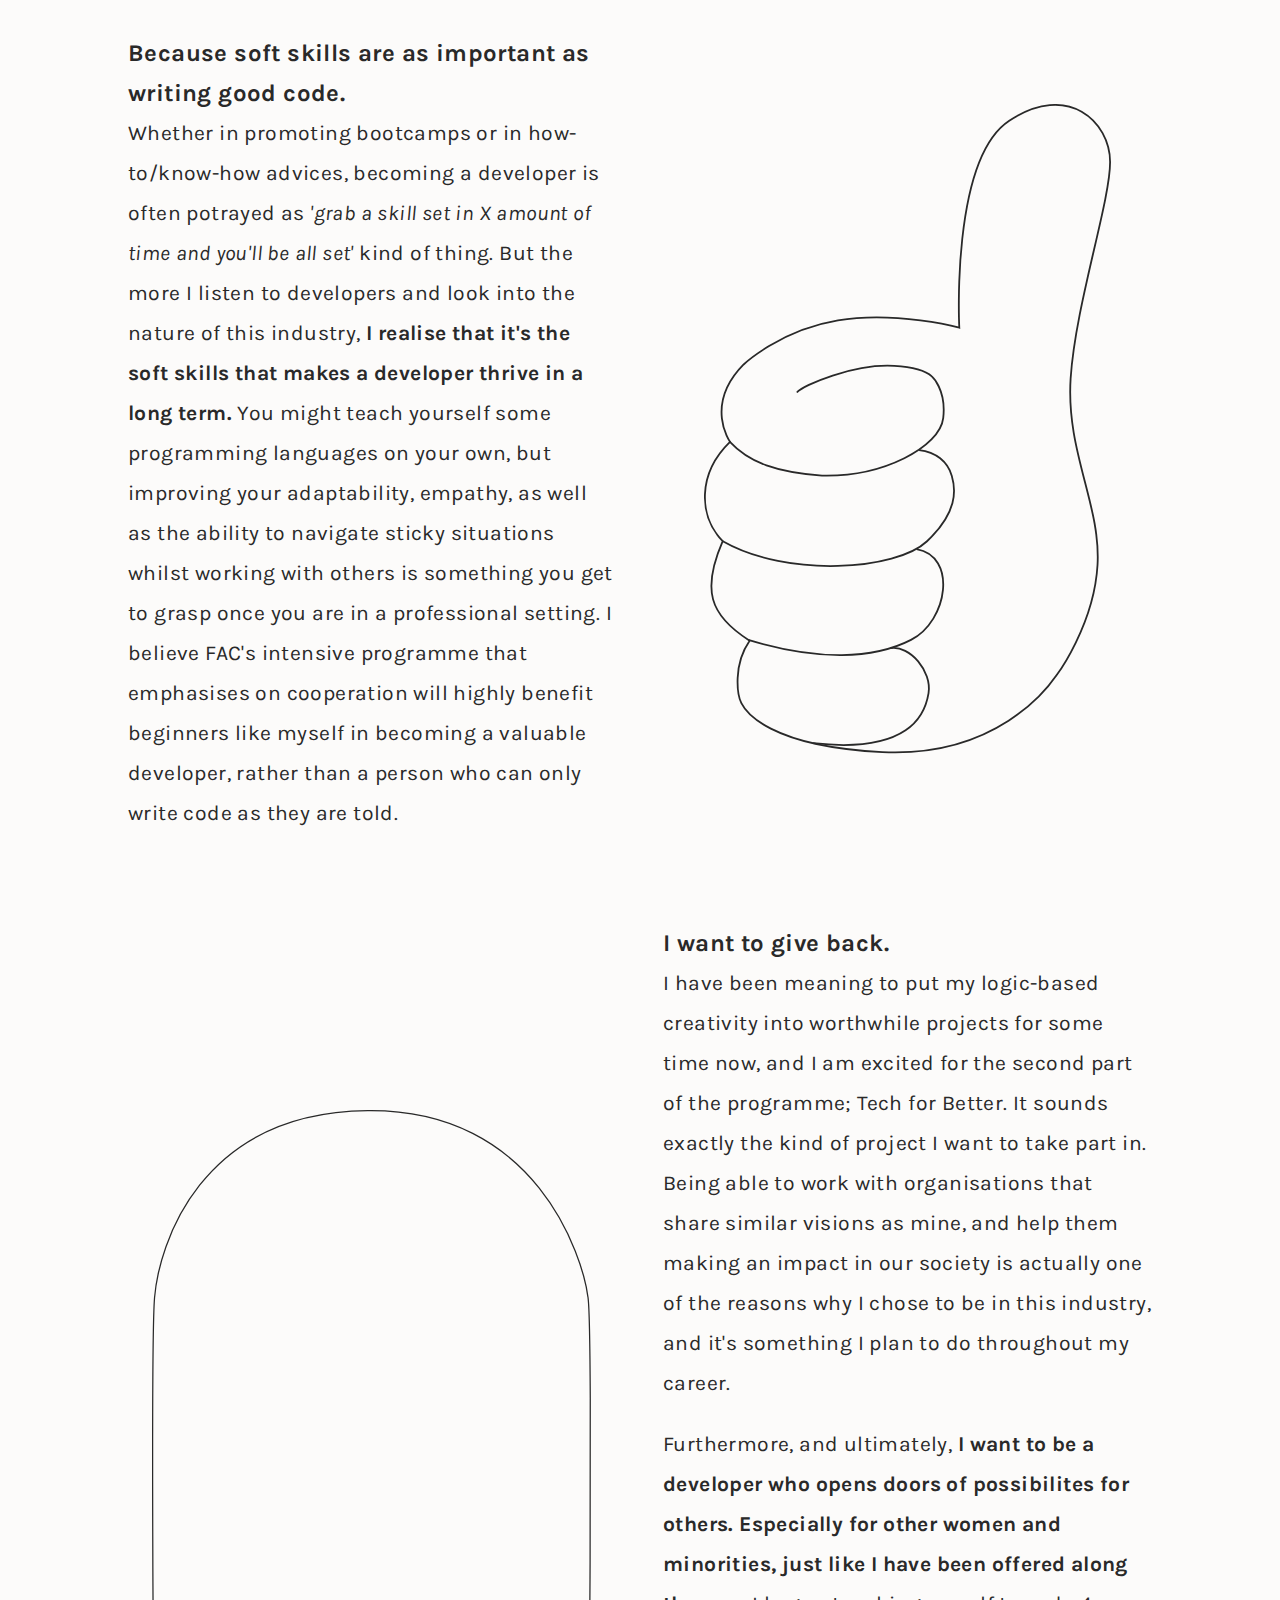
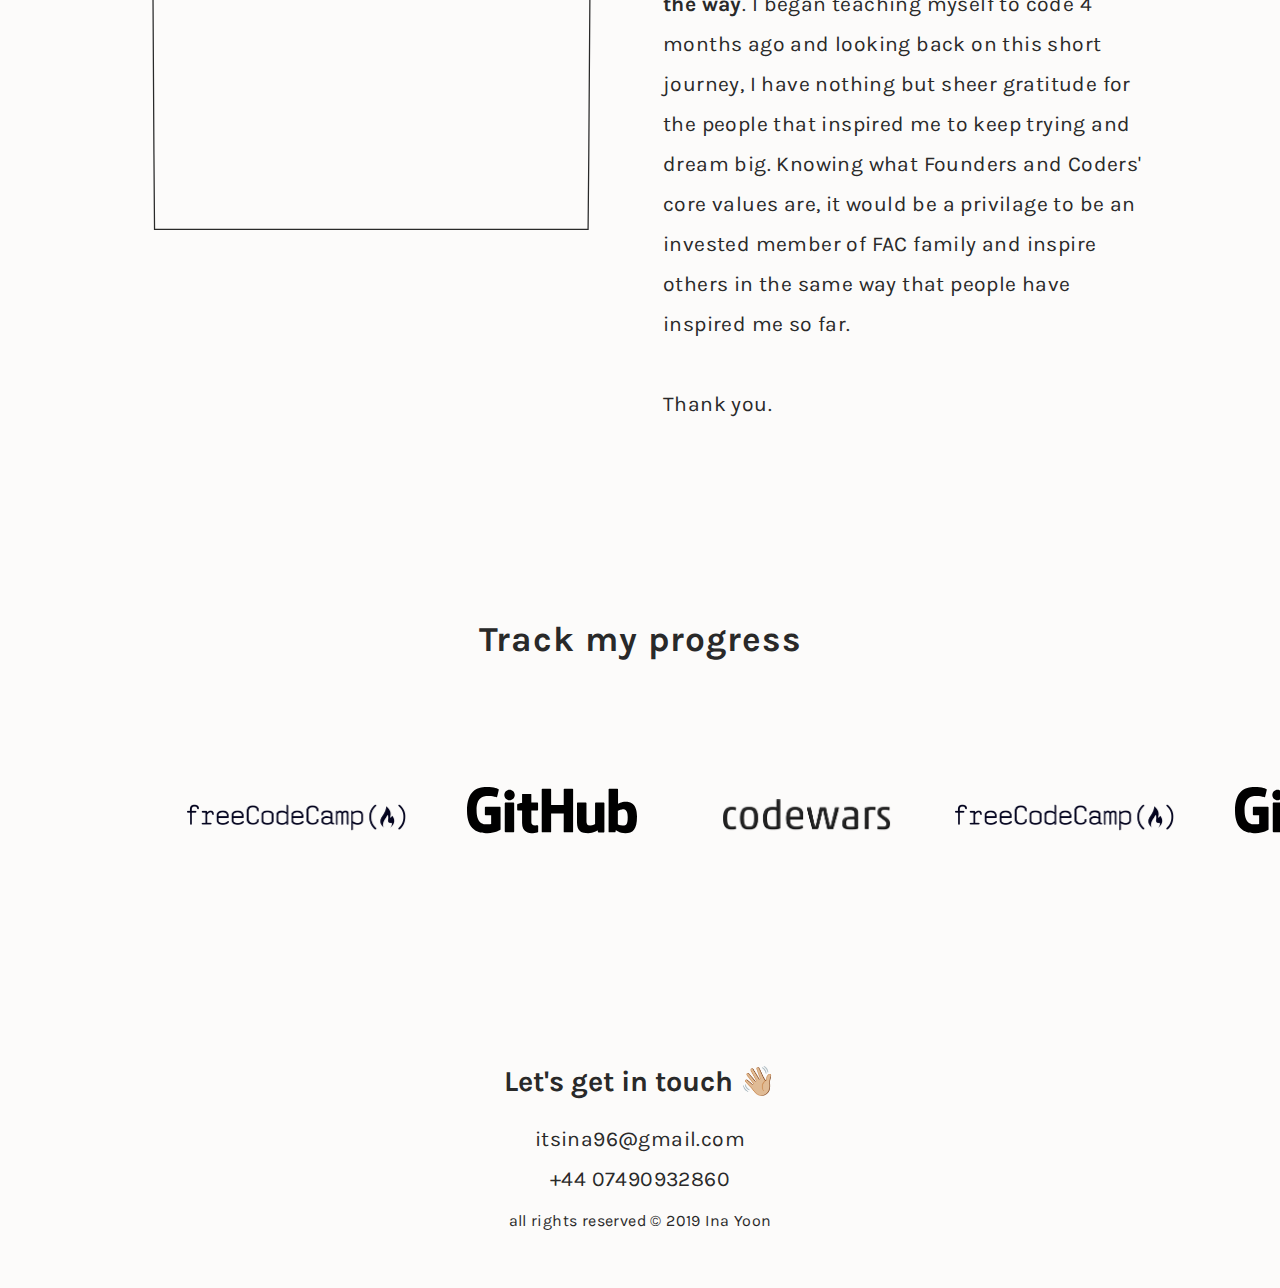
==== commit 926d0925: "fix typo in paragraphs" ====
--- a/index.html
+++ b/index.html
@@ -42,7 +42,7 @@
     <section id="intro">
         <div class="introText">
             <h1>Hi, I'm Ina</h1>
-            <h3>An artist ready to deep dive into technology.</h3>
+            <h3>An artist ready to dive deep into technology.</h3>
         </div>  
         <a href="#aboutme"><div class="bouncing-ball"></div></a>   
     </section>
@@ -53,9 +53,9 @@
             <h3 class="title">Ina who?</h3>
             <ol>
                 <li>I am a sculptor, occasional writer, and a crazy dog person.</li>
-                <li>I enjoy exploring and connecting with nature, learning about businesses, and tinkering with anything tech.</li>
+                <li>I enjoy exploring and connecting with nature, learning about businesses, and tinkering with anything tech-related.</li>
                 <li>I  have a list of things I care about, but I am particularly passionate about mental health issues and feminism.</li>
-                <li>My hidden talent is that I can sell just about anything to anyone. (well, most of the times!)</li>
+                <li>My hidden talent is that I can sell just about anything to anyone. (well, most of the times!).</li>
                 <li>When I was younger, my dream was to live in London; simply because my favourite Disney film is 101 Dalmatians and the story took place here. I am still very much in love with the city.</li>
             </ol>
         </div>
@@ -64,11 +64,11 @@
             <h3 class="title">So why coding?</h3>
             <p>
                 I have always known for my inquisitiveness - always onto something, observing, experimenting (and causing troubles at times). Fine art seemed to be a liberating playground where I could explore from subject to subject, so I went to art school. 
-                For the past four years, it was indeed valuable time exploring and sharing the way I think through the form of art. But after graduation I slowly came to realise that art isn't what I want to do <strong>full time</strong>.
+                For the past four years, it was indeed a valuable time spent exploring and sharing the way I think through the form of art. But after graduation I slowly came to realise that art isn't what I want to do <strong>full time</strong>.
             </p>
             
             <p>
-                Often frustrated by the limitation of material, space, and/or social impact in what I do, I wanted to try something new outside the field. Coding came close to my mind not because I was familiar with the industry, but because it felt so far and unknown, I was intrigued to give it a go. It started by watching a few crash courses on Youtube whilst thinking; this wouldn't go further than this, surely. But soon later, I was spending 12+ hours a day taking courses on Udemy and doing toy projects myself. Doing projects when I barely understood JavaScript meant that I was in constant need of advice from others, so I joined a number of coding communites where I met so many great people who were eager to help. Both online and at meetups. The level of commitment and passion it formed was something I've never had before, and it continued to grow weeks after weeks. By the time I've attended a hackathon - which I loved every minuite of - I knew I wasn't going back.
+                Often frustrated by the limitation of materials, space, and/or social impact of what I do, I wanted to try something new outside the field. Coding came close to my mind not because I was familiar with the industry, but because it felt so far and unknown, I was intrigued to give it a go. It started by watching a few crash courses on YouTube whilst thinking that surely this wouldn't go further than this. But before long, I was spending 12 hours a day taking courses on Udemy and doing toy projects myself. Doing projects when I barely understood JavaScript meant that I was in constant need of advice from others, so I joined a number of coding communites where I met so many great people who were eager to help, both online and at meetups. The level of commitment and passion it formed was something I've never had before, and it continued to grow weeks after weeks. By the time I've attended a hackathon - which I loved every minuite of - I knew there was no going back.
             </p>
             
             
@@ -143,15 +143,15 @@
                 <p class="manifesto">- A segment of the manifesto I wrote during my final year at uni. It is something I come back to when I am mentally challenged in coding and it helps in one way or another. </p>
                 
                 <p>
-                    Coding is a funny thing. While it requires you to flex your creative muscles and critical thinking just like art does, you also need to follow the hard rules and mathematical logics. <strong>But the more logics you got in your hand, you become more free and capable in terms of how further you can go with your imagination</strong>. It's very much like playing a game with a controller. Except that there is no 'final level' or 'game over'. As long as you keep learning, you are endlessly evolving. (and you might hack that game, too.)
+                    Coding is a funny thing. While it requires you to flex your creative muscles and critical thinking just like art does, you also need to follow the hard rules and mathematical logics. <strong>But the more logic you have a handle on, the more free and capable you become in terms of how much further you can go with your imagination.</strong>. It's very much like a game with a controller except that there is no 'final level' or 'game over'. As long as you keep learning, you are endlessly evolving (and you might hack that game, too).
                 </p>
                 
                 <p>
-                    Another motivation and excitement comes from the cycle of coding - <strong>plan, solve, test and refine</strong>. I didn't realise I'd enjoy problem solving process and a bit of mathematics, but I really do. I love to approach problems from different angles, break them down into digestible chunks, and then work towards elegant and easy-to-understand solutions. By repeating those steps, I learned to be comfortable being uncomfortable in the midst of challenges, and keep trying until it leads to a clearer solution. I would love to continue learning in this challenging, yet rewarding setting.
+                    Another motivation and source of excitement comes from the cycle of coding - <strong>plan, solve, test and refine</strong>. I didn't realise I'd enjoy logical thinking with a bit of mathematics, but I really do. I love to approach problems from different angles, break them down into digestible chunks, and then work towards elegant and easy-to-understand solutions. By repeating those steps, I have learned to be comfortable being uncomfortable in the midst of challenges and to keep trying until it leads to a clearer solution. I would love to continue learning in this challenging yet rewarding setting.
                 </p>
 
                 <p>
-                    To me, discovering the world of programming felt as if I was able to go underwater for the first time and realise that actually, I've only hit the tip of the iceberg in terms of what I can do with my abilities. And that there's the whole rest of it I didn't know existed. I am now eager to take a step further from here; become an aspiring developer, explore the field in depth, and essentially make my contribution in how society is being shaped with technology. Hopefully, my journey begins with Founders and Coders.
+                    For me, discovering the world of programming felt as if I was able to go underwater for the first time. It made me realise that actually, I've only hit the tip of the iceberg in terms of what I can do with my abilities and that there's so much more I didn't know existed. I am now eager to take a step further from here; become an aspiring developer, explore the field in depth, and essentially make my contribution to how society is being shaped with technology. Hopefully, my journey will begin with Founders and Coders.
                 </p>
             </div>
         </div>
@@ -169,7 +169,7 @@
             <div>
                 <p> 
                     <span class="subheading-whyfac">I believe in the culture FAC stands for.</span> 
-                    I was impressed by the fact that FAC is creating a place where everyone feels safe and supportive regardless of their race, gender and identity. Coming from creative background, I know that one's performance overall is well connected with how the place makes her/him feel. I witnesse many occasions where the fear of being judged knocks people down and distract them from reaching their full potential. Feeling at ease with where you are and the people around you matters because not only does it lead us to perform our best and bring more ideas to the table, but <strong>most importantly, it creates a safe place to fail</strong>. It is refreshing to see how FAC values what it takes for people to really grow - such a rare thing to find in coding bootcamps. Learning new skills can be intimidating at times, and I would love to join and learn with like-minded people in an institution that shares the same beliefs in education. That's a win-win.
+                    I was impressed by the fact that FAC is creating a place where everyone feels safe and supportive regardless of their race, gender and identity. Coming from a creative background, I know that one's performance overall is strongly connected with how the place makes her/him feel. I have witnessed many occasions where the fear of being judged knocks people down and distract them from reaching their full potential. Feeling at ease with where you are and the people around you matters because not only does it lead us to perform our best and bring more ideas to the table, but <strong>most importantly, it creates a safe place to fail</strong>. It is refreshing to see how FAC values what it takes for people to really grow - such a rare thing to find in coding bootcamps. Learning new skills can be intimidating at times, and I would love to join and learn with like-minded people in an institution that shares the same beliefs in education. That's a win-win.
                 </p>
             </div>
             
@@ -206,7 +206,7 @@
     <section id="links">
         <h3 class="title">Track my progress</h3>
         
-        <div class="section support marquee">
+        <div class="marquee">
             <div class="links">
                 <ul class="links-logo">
                     <li><a href="https://www.freecodecamp.org/itsina96" target="_blank"><img class="freecodecamp" src="imgs/logo1.png" alt="freecodecamp"></a></li>
--- a/style.css
+++ b/style.css
@@ -130,7 +130,6 @@
     display: inline-block;
     border: 1.5px solid var(--clr-dark);
     border-radius: 50%;
-    /* margin: 8px; */
     margin: 5px;
     position: relative;
     overflow: hidden;
@@ -248,7 +247,7 @@
     border:none;
 }
 .manifesto {
-    font-size: 1rem;
+    font-size: 1.1rem;
 }
 
 
@@ -273,9 +272,6 @@
 
 
 /* ----- Links starts here ----- */
-#links {
-    padding: 0 0;
-}
 .links{
     width: 100vw;
     height: 20vh;
@@ -313,11 +309,12 @@
 .links-logo .freecodecamp {
     width: 220px;
 }
-
 @keyframes marquee {
     0% { transform: translateX(0); }
     100% { transform: translateX(calc(-1 * var(--marquee-element-width) * var(--marquee-elements))); }
 }
+
+
 
 /* ----- Footer starts here ----- */
 footer {
@@ -358,6 +355,38 @@
 
 
 /* ----- Responsiveness on mobile ----- */
+@media screen and (max-width: 900px) {
+    :root {
+        --marquee-elements-displayed: 2;
+    }
+}
+
+@media screen and (max-width: 768px) {
+    nav {
+        width: 100%;
+    }
+    
+    .supporter-logo li img {
+        width: 90%;
+    }
+    
+    .grid-whyfac {
+        grid-template-columns: 1fr;
+    }
+    .grid-whyfac div:nth-of-type(3) {
+        order: 4;
+    }
+    .grid-whyfac div:nth-of-type(4) {
+        order: 3;
+    }
+    .grid-whyfac div:nth-of-type(5) {
+        order: 5;
+    }
+    .grid-whyfac div:nth-of-type(6) {
+        order: 6;
+    }
+}
+
 @media screen and (max-width: 414px) {
     h3.title {
         font-size: 1.8rem;
@@ -369,39 +398,11 @@
         font-size: 1rem;
         line-height: 2rem;
     }
+    section {
+        padding: 0 0 0 0;
+    }
     .backtotop {
         display: none;
     }
 }
 
-@media screen and (max-width: 768px) {
-    nav {
-        width: 100%;
-    }
-    
-    .supporter-logo li img {
-        width: 90%;
-    }
-
-    .grid-whyfac {
-        grid-template-columns: 1fr;
-    }
-    .grid-whyfac div:nth-of-type(3) {
-        order: 4;
-    }
-    .grid-whyfac div:nth-of-type(4) {
-        order: 3;
-    }
-    .grid-whyfac div:nth-of-type(5) {
-        order: 5;
-    }
-    .grid-whyfac div:nth-of-type(6) {
-        order: 6;
-    }
-}
-
-@media screen and (max-width: 900px) {
-    :root {
-        --marquee-elements-displayed: 2;
-    }
-}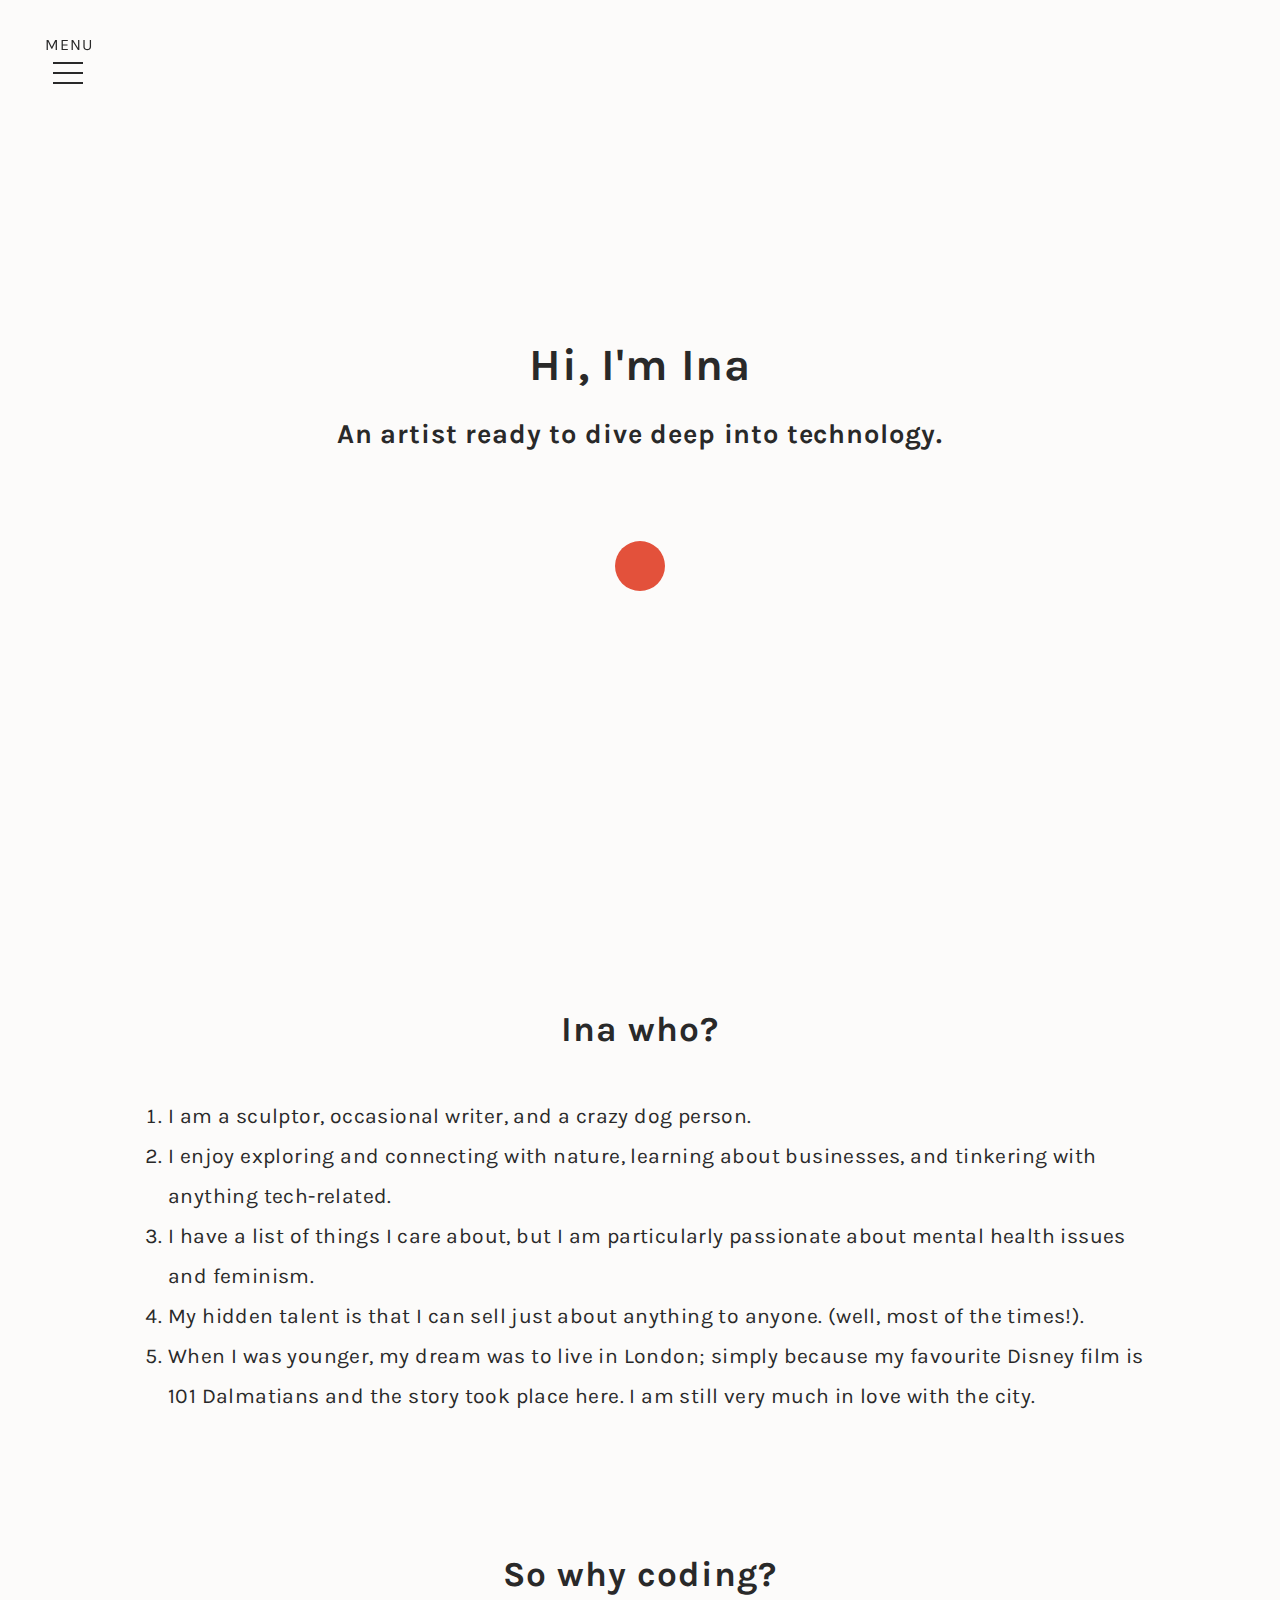
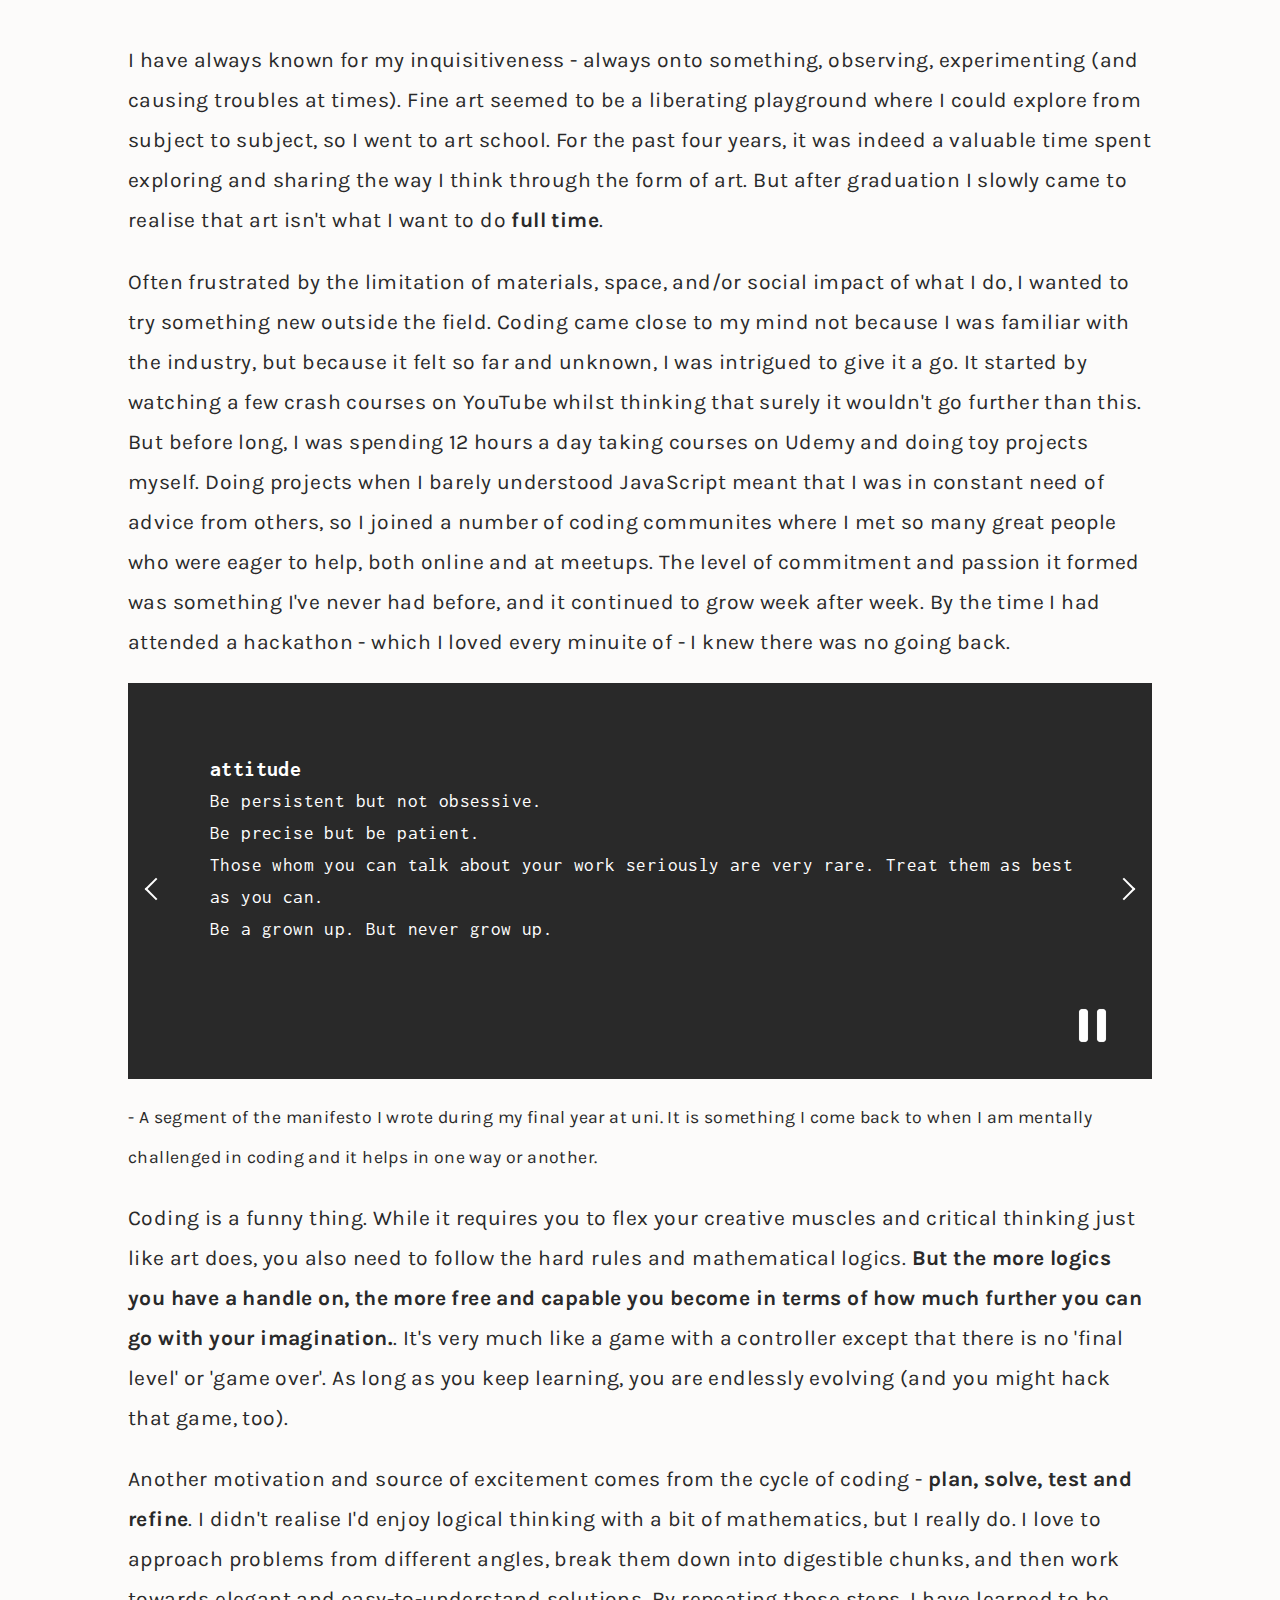
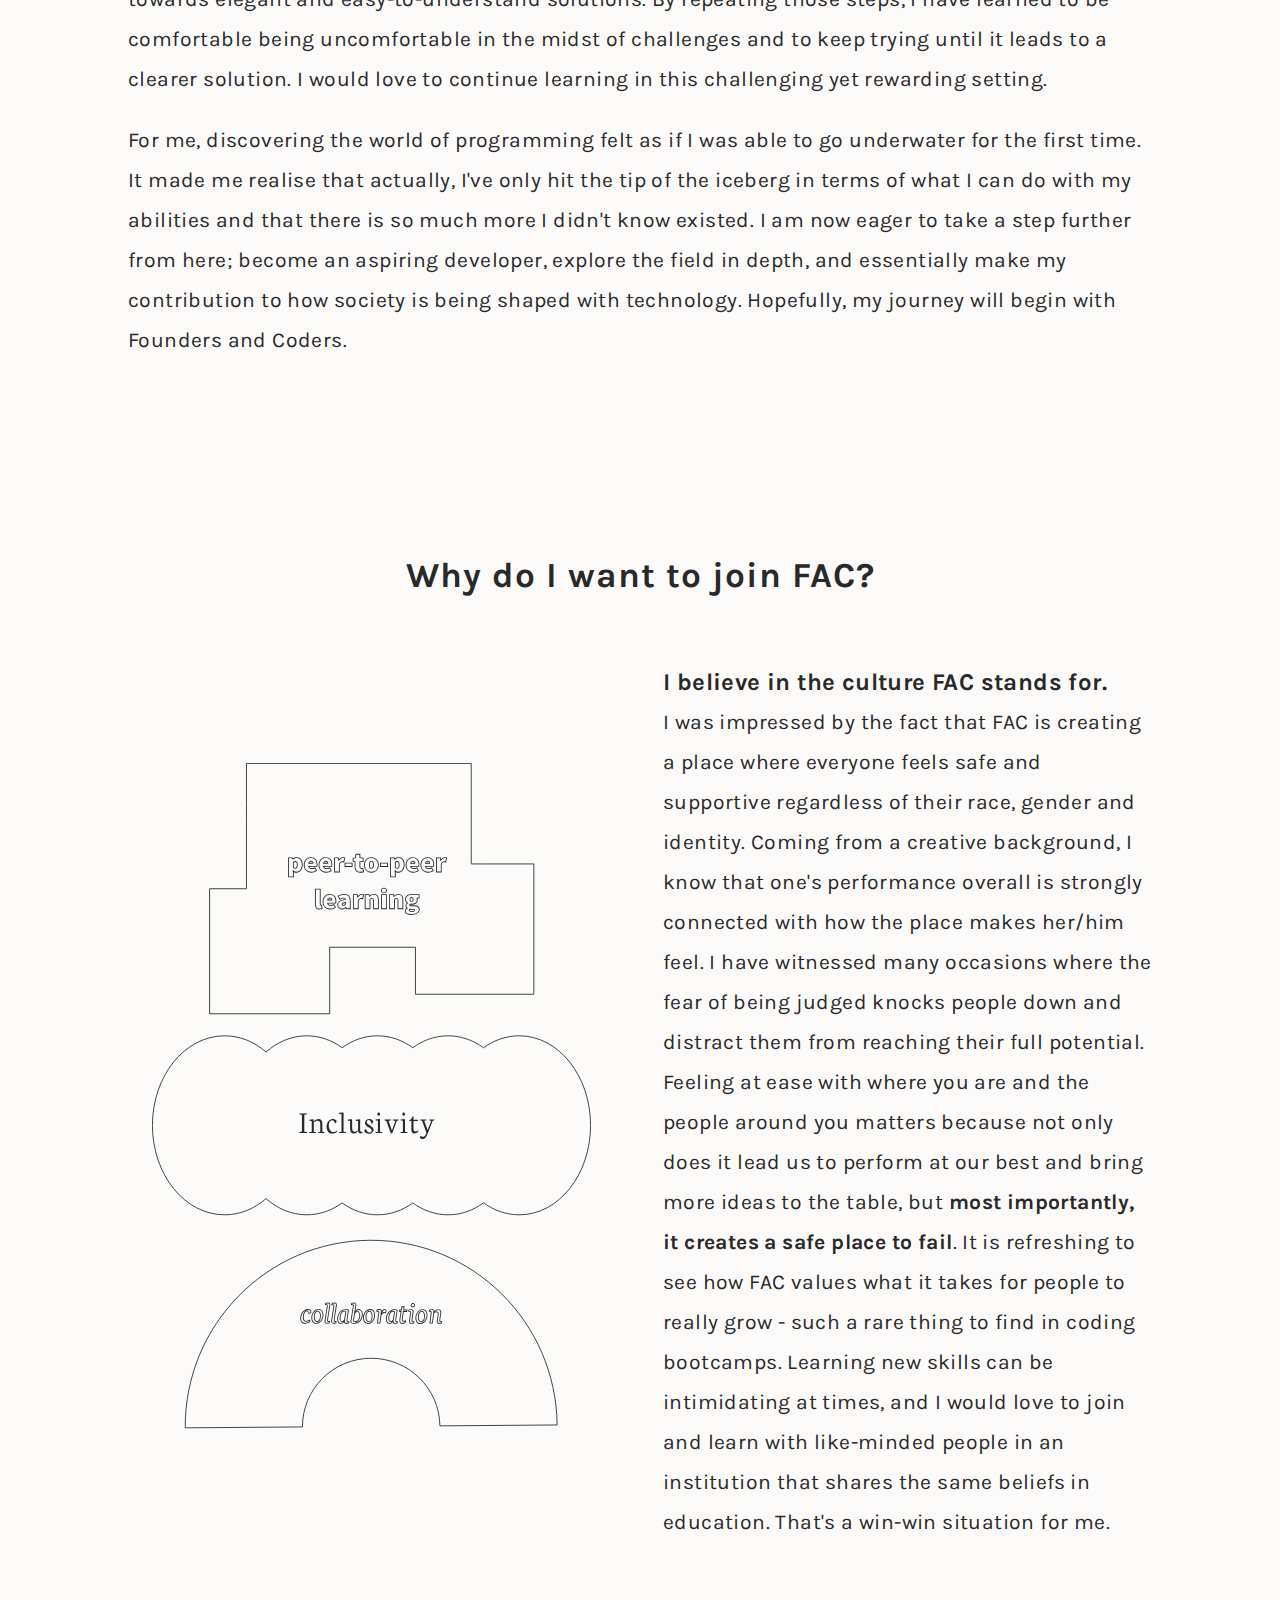
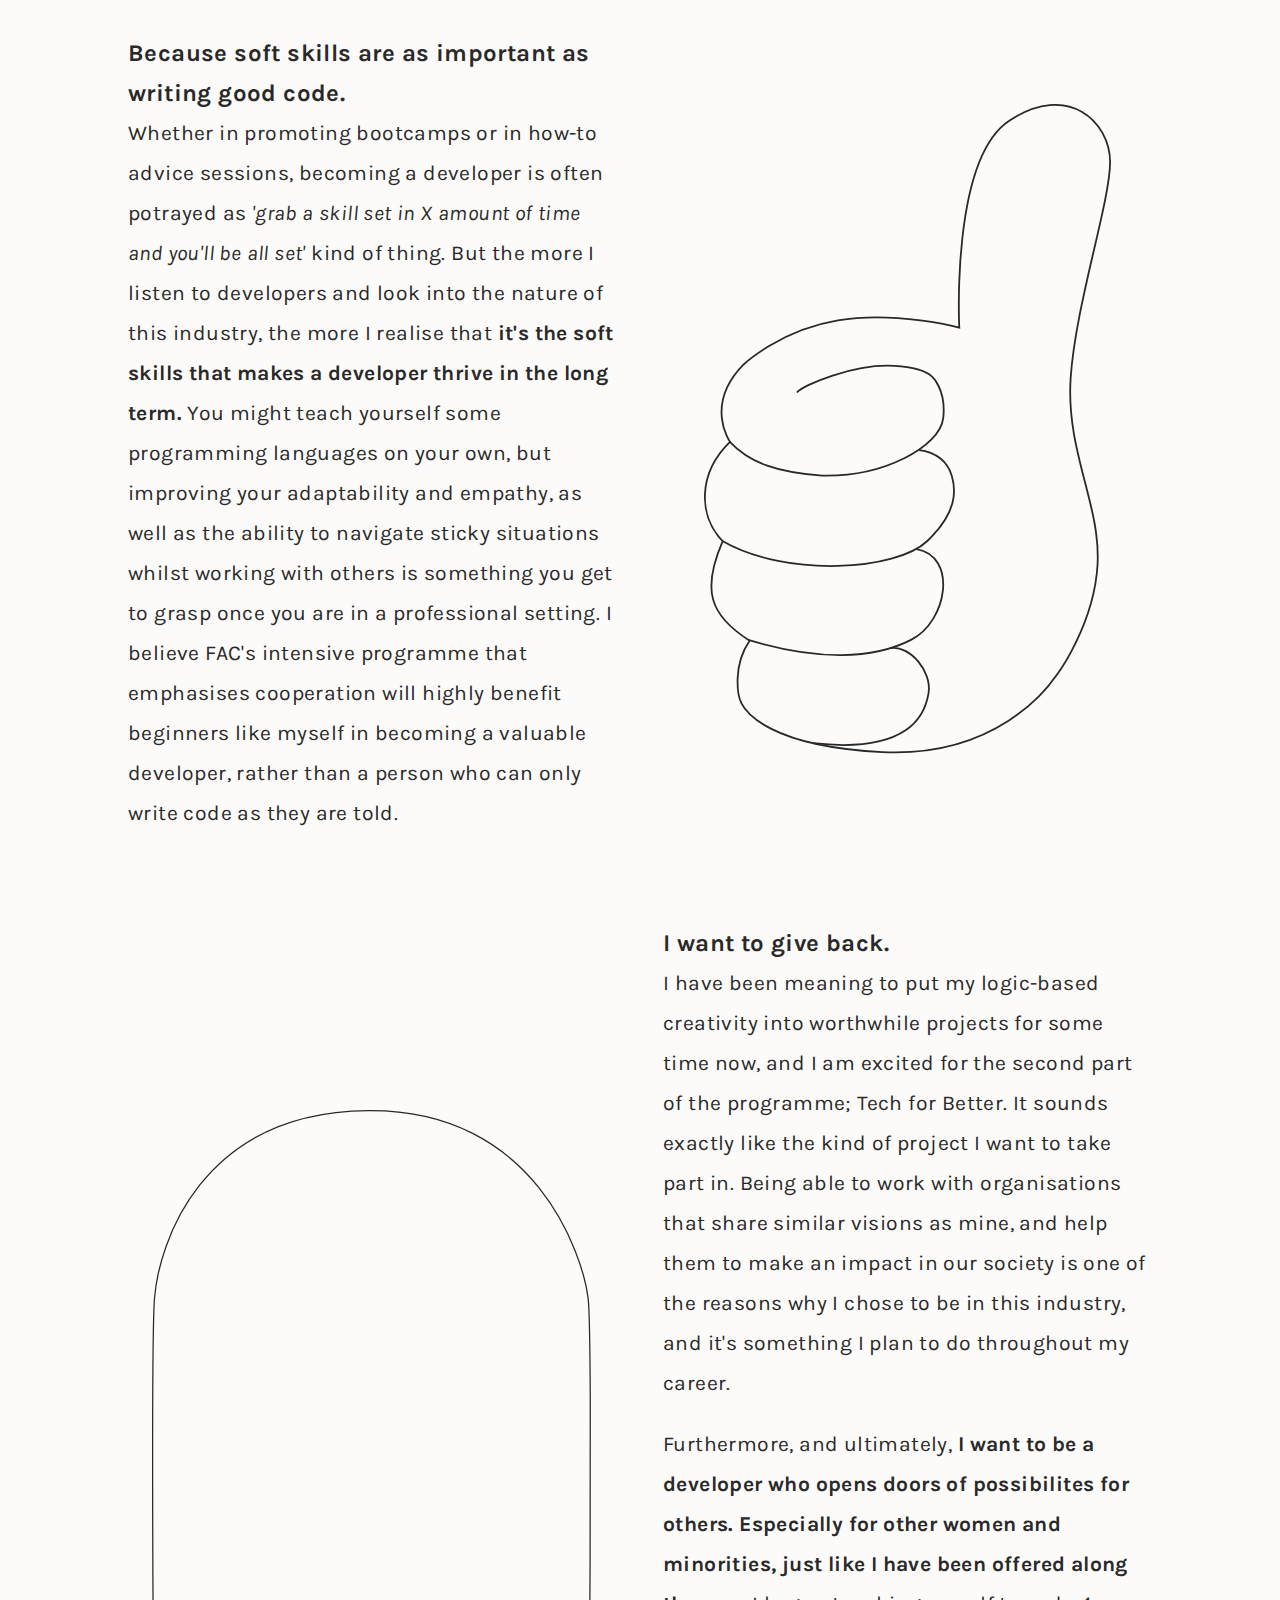
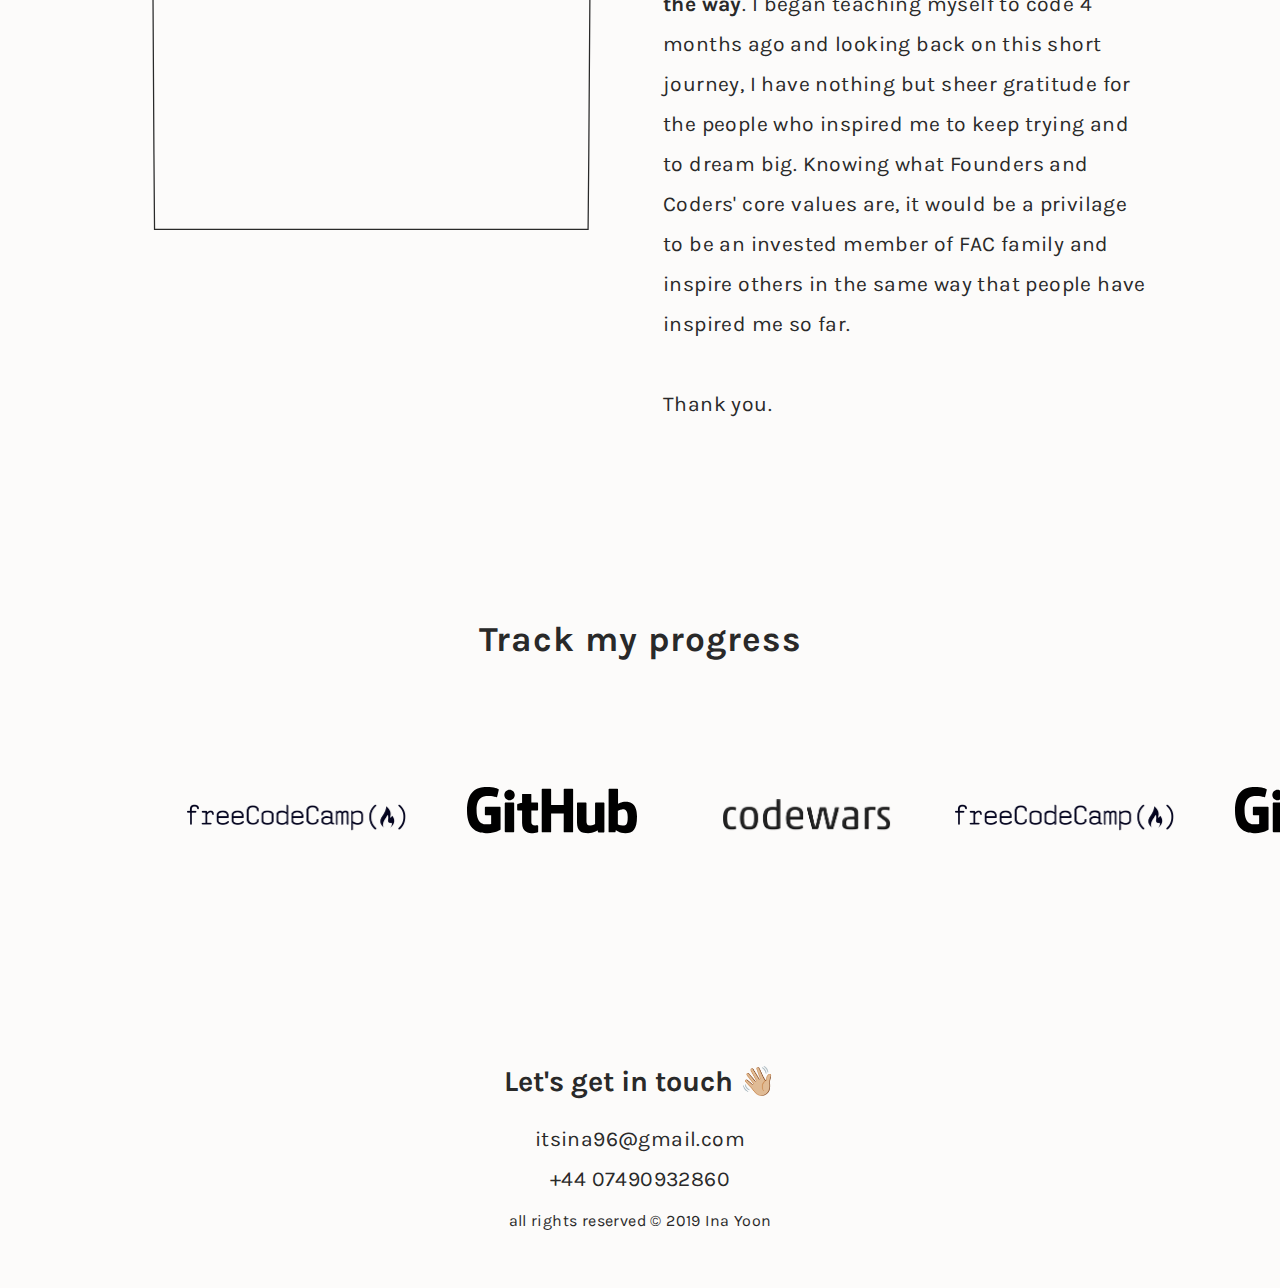
==== commit 57f80b90: "correct grammar in index.html" ====
--- a/index.html
+++ b/index.html
@@ -68,7 +68,7 @@
             </p>
             
             <p>
-                Often frustrated by the limitation of materials, space, and/or social impact of what I do, I wanted to try something new outside the field. Coding came close to my mind not because I was familiar with the industry, but because it felt so far and unknown, I was intrigued to give it a go. It started by watching a few crash courses on YouTube whilst thinking that surely this wouldn't go further than this. But before long, I was spending 12 hours a day taking courses on Udemy and doing toy projects myself. Doing projects when I barely understood JavaScript meant that I was in constant need of advice from others, so I joined a number of coding communites where I met so many great people who were eager to help, both online and at meetups. The level of commitment and passion it formed was something I've never had before, and it continued to grow weeks after weeks. By the time I've attended a hackathon - which I loved every minuite of - I knew there was no going back.
+                Often frustrated by the limitation of materials, space, and/or social impact of what I do, I wanted to try something new outside the field. Coding came close to my mind not because I was familiar with the industry, but because it felt so far and unknown, I was intrigued to give it a go. It started by watching a few crash courses on YouTube whilst thinking that surely it wouldn't go further than this. But before long, I was spending 12 hours a day taking courses on Udemy and doing toy projects myself. Doing projects when I barely understood JavaScript meant that I was in constant need of advice from others, so I joined a number of coding communites where I met so many great people who were eager to help, both online and at meetups. The level of commitment and passion it formed was something I've never had before, and it continued to grow week after week. By the time I had attended a hackathon - which I loved every minuite of - I knew there was no going back.
             </p>
             
             
@@ -143,7 +143,7 @@
                 <p class="manifesto">- A segment of the manifesto I wrote during my final year at uni. It is something I come back to when I am mentally challenged in coding and it helps in one way or another. </p>
                 
                 <p>
-                    Coding is a funny thing. While it requires you to flex your creative muscles and critical thinking just like art does, you also need to follow the hard rules and mathematical logics. <strong>But the more logic you have a handle on, the more free and capable you become in terms of how much further you can go with your imagination.</strong>. It's very much like a game with a controller except that there is no 'final level' or 'game over'. As long as you keep learning, you are endlessly evolving (and you might hack that game, too).
+                    Coding is a funny thing. While it requires you to flex your creative muscles and critical thinking just like art does, you also need to follow the hard rules and mathematical logics. <strong>But the more logics you have a handle on, the more free and capable you become in terms of how much further you can go with your imagination.</strong>. It's very much like a game with a controller except that there is no 'final level' or 'game over'. As long as you keep learning, you are endlessly evolving (and you might hack that game, too).
                 </p>
                 
                 <p>
@@ -151,7 +151,7 @@
                 </p>
 
                 <p>
-                    For me, discovering the world of programming felt as if I was able to go underwater for the first time. It made me realise that actually, I've only hit the tip of the iceberg in terms of what I can do with my abilities and that there's so much more I didn't know existed. I am now eager to take a step further from here; become an aspiring developer, explore the field in depth, and essentially make my contribution to how society is being shaped with technology. Hopefully, my journey will begin with Founders and Coders.
+                    For me, discovering the world of programming felt as if I was able to go underwater for the first time. It made me realise that actually, I've only hit the tip of the iceberg in terms of what I can do with my abilities and that there is so much more I didn't know existed. I am now eager to take a step further from here; become an aspiring developer, explore the field in depth, and essentially make my contribution to how society is being shaped with technology. Hopefully, my journey will begin with Founders and Coders.
                 </p>
             </div>
         </div>
@@ -169,15 +169,15 @@
             <div>
                 <p> 
                     <span class="subheading-whyfac">I believe in the culture FAC stands for.</span> 
-                    I was impressed by the fact that FAC is creating a place where everyone feels safe and supportive regardless of their race, gender and identity. Coming from a creative background, I know that one's performance overall is strongly connected with how the place makes her/him feel. I have witnessed many occasions where the fear of being judged knocks people down and distract them from reaching their full potential. Feeling at ease with where you are and the people around you matters because not only does it lead us to perform our best and bring more ideas to the table, but <strong>most importantly, it creates a safe place to fail</strong>. It is refreshing to see how FAC values what it takes for people to really grow - such a rare thing to find in coding bootcamps. Learning new skills can be intimidating at times, and I would love to join and learn with like-minded people in an institution that shares the same beliefs in education. That's a win-win.
+                    I was impressed by the fact that FAC is creating a place where everyone feels safe and supportive regardless of their race, gender and identity. Coming from a creative background, I know that one's performance overall is strongly connected with how the place makes her/him feel. I have witnessed many occasions where the fear of being judged knocks people down and distract them from reaching their full potential. Feeling at ease with where you are and the people around you matters because not only does it lead us to perform at our best and bring more ideas to the table, but <strong>most importantly, it creates a safe place to fail</strong>. It is refreshing to see how FAC values what it takes for people to really grow - such a rare thing to find in coding bootcamps. Learning new skills can be intimidating at times, and I would love to join and learn with like-minded people in an institution that shares the same beliefs in education. That's a win-win situation for me.
                 </p>
             </div>
             
             <div>
                 <p>
                     <span class="subheading-whyfac">Because soft skills are as important as writing good code.</span>
-                    Whether in promoting bootcamps or in how-to/know-how advices, becoming a developer is often potrayed as <em>'grab a skill set in X amount of time and you'll be all set'</em> kind of thing. But the more I listen to developers and look into the nature of this industry, <strong>I realise that it's the soft skills that makes a developer thrive in a long term.</strong>
-                    You might teach yourself some programming languages on your own, but improving your adaptability, empathy, as well as the ability to navigate sticky situations whilst working with others is something you get to grasp once you are in a professional setting. I believe FAC's intensive programme that emphasises on cooperation will highly benefit beginners like myself in becoming a valuable developer, rather than a person who can only write code as they are told. 
+                    Whether in promoting bootcamps or in how-to advice sessions, becoming a developer is often potrayed as <em>'grab a skill set in X amount of time and you'll be all set'</em> kind of thing. But the more I listen to developers and look into the nature of this industry, the more I realise that <strong>it's the soft skills that makes a developer thrive in the long term.</strong>
+                    You might teach yourself some programming languages on your own, but improving your adaptability and empathy, as well as the ability to navigate sticky situations whilst working with others is something you get to grasp once you are in a professional setting. I believe FAC's intensive programme that emphasises cooperation will highly benefit beginners like myself in becoming a valuable developer, rather than a person who can only write code as they are told. 
                 </p>
             </div>
             
@@ -192,10 +192,10 @@
             <div>
                 <p>
                     <span class="subheading-whyfac">I want to give back.</span> 
-                    I have been meaning to put my logic-based creativity into worthwhile projects for some time now, and I am excited for the second part of the programme; Tech for Better. It sounds exactly the kind of project I want to take part in. Being able to work with organisations that share similar visions as mine, and help them making an impact in our society is actually one of the reasons why I chose to be in this industry, and it's something I plan to do throughout my career. 
-                </p>
-                <p>
-                    Furthermore, and ultimately, <strong>I want to be a developer who opens doors of possibilites for others. Especially for other women and minorities, just like I have been offered along the way</strong>. I began teaching myself to code 4 months ago and looking back on this short journey, I have nothing but sheer gratitude for the people that inspired me to keep trying and dream big. Knowing what Founders and Coders' core values are, it would be a privilage to be an invested member of FAC family and inspire others in the same way that people have inspired me so far.<br><br>
+                    I have been meaning to put my logic-based creativity into worthwhile projects for some time now, and I am excited for the second part of the programme; Tech for Better. It sounds exactly like the kind of project I want to take part in. Being able to work with organisations that share similar visions as mine, and help them to make an impact in our society is one of the reasons why I chose to be in this industry, and it's something I plan to do throughout my career. 
+                </p>
+                <p>
+                    Furthermore, and ultimately, <strong>I want to be a developer who opens doors of possibilites for others. Especially for other women and minorities, just like I have been offered along the way</strong>. I began teaching myself to code 4 months ago and looking back on this short journey, I have nothing but sheer gratitude for the people who inspired me to keep trying and to dream big. Knowing what Founders and Coders' core values are, it would be a privilage to be an invested member of FAC family and inspire others in the same way that people have inspired me so far.<br><br>
                     Thank you.
                 </p>
             </div>
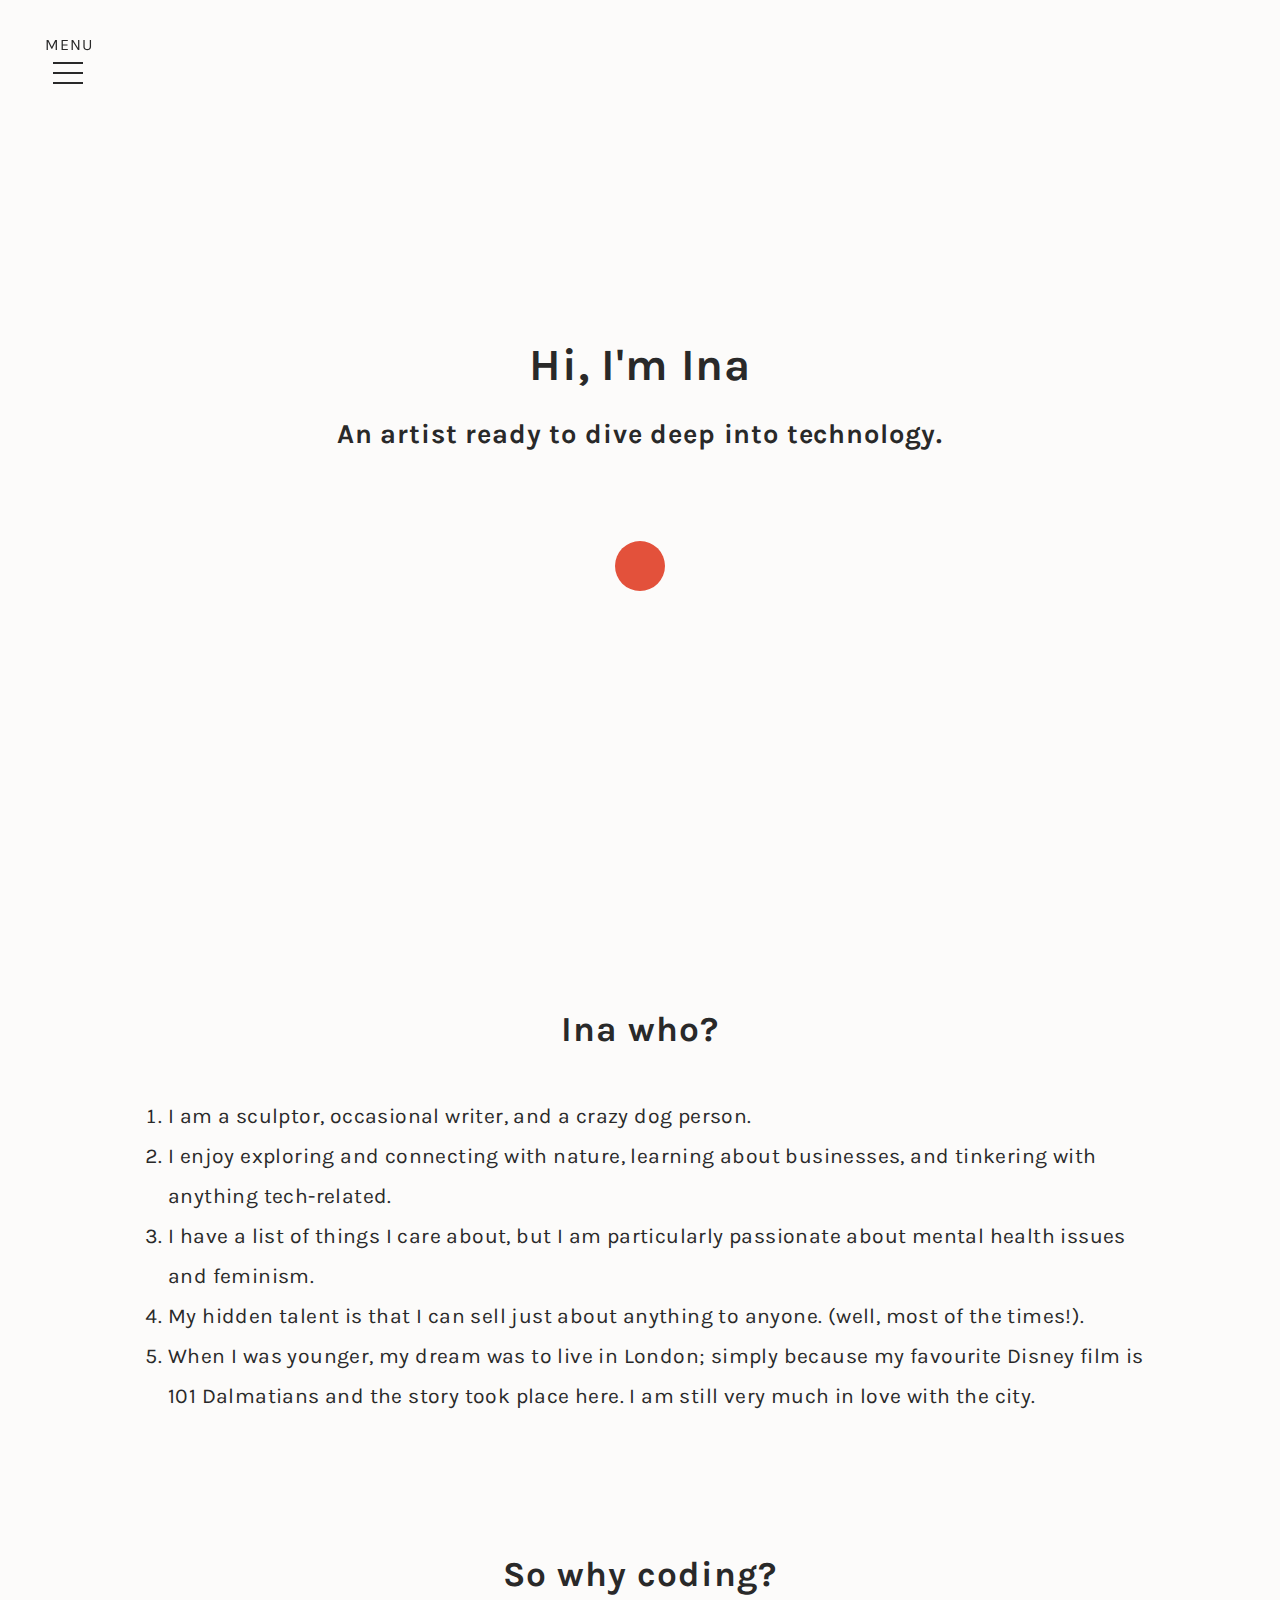
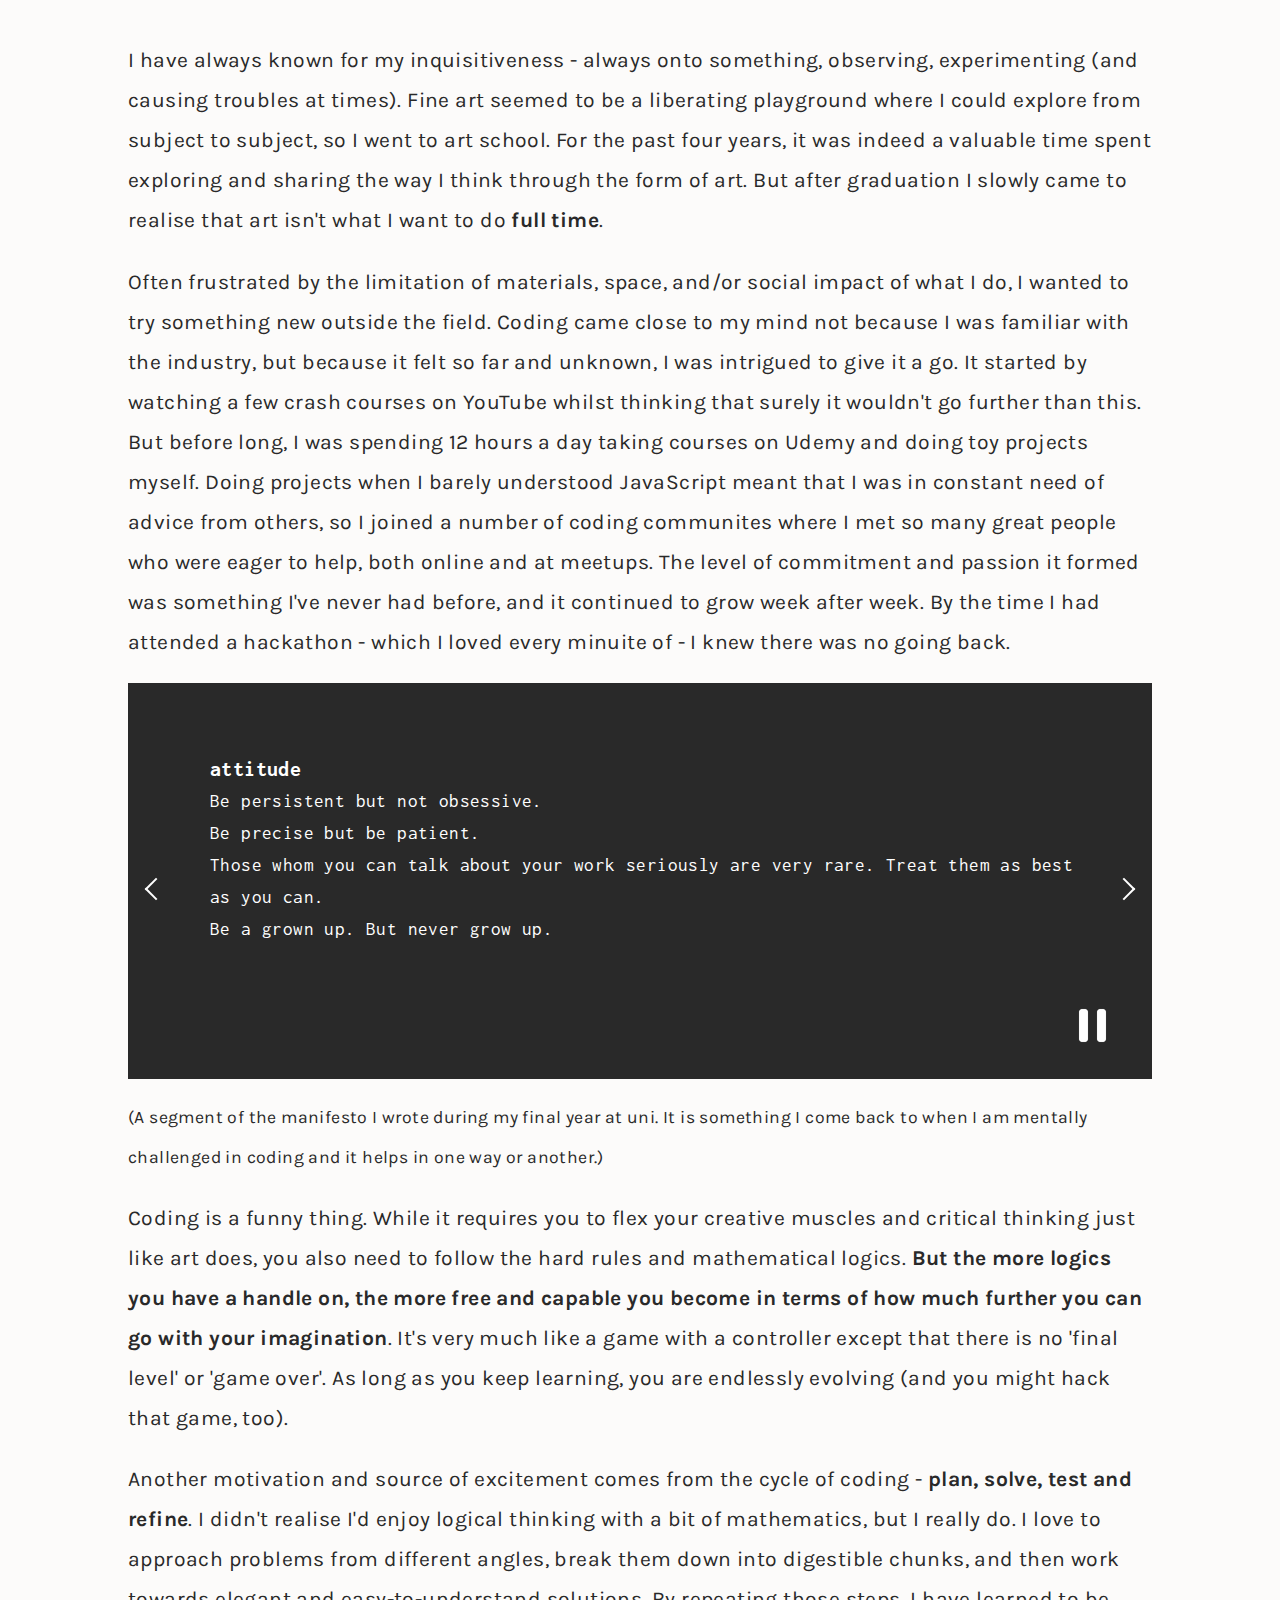
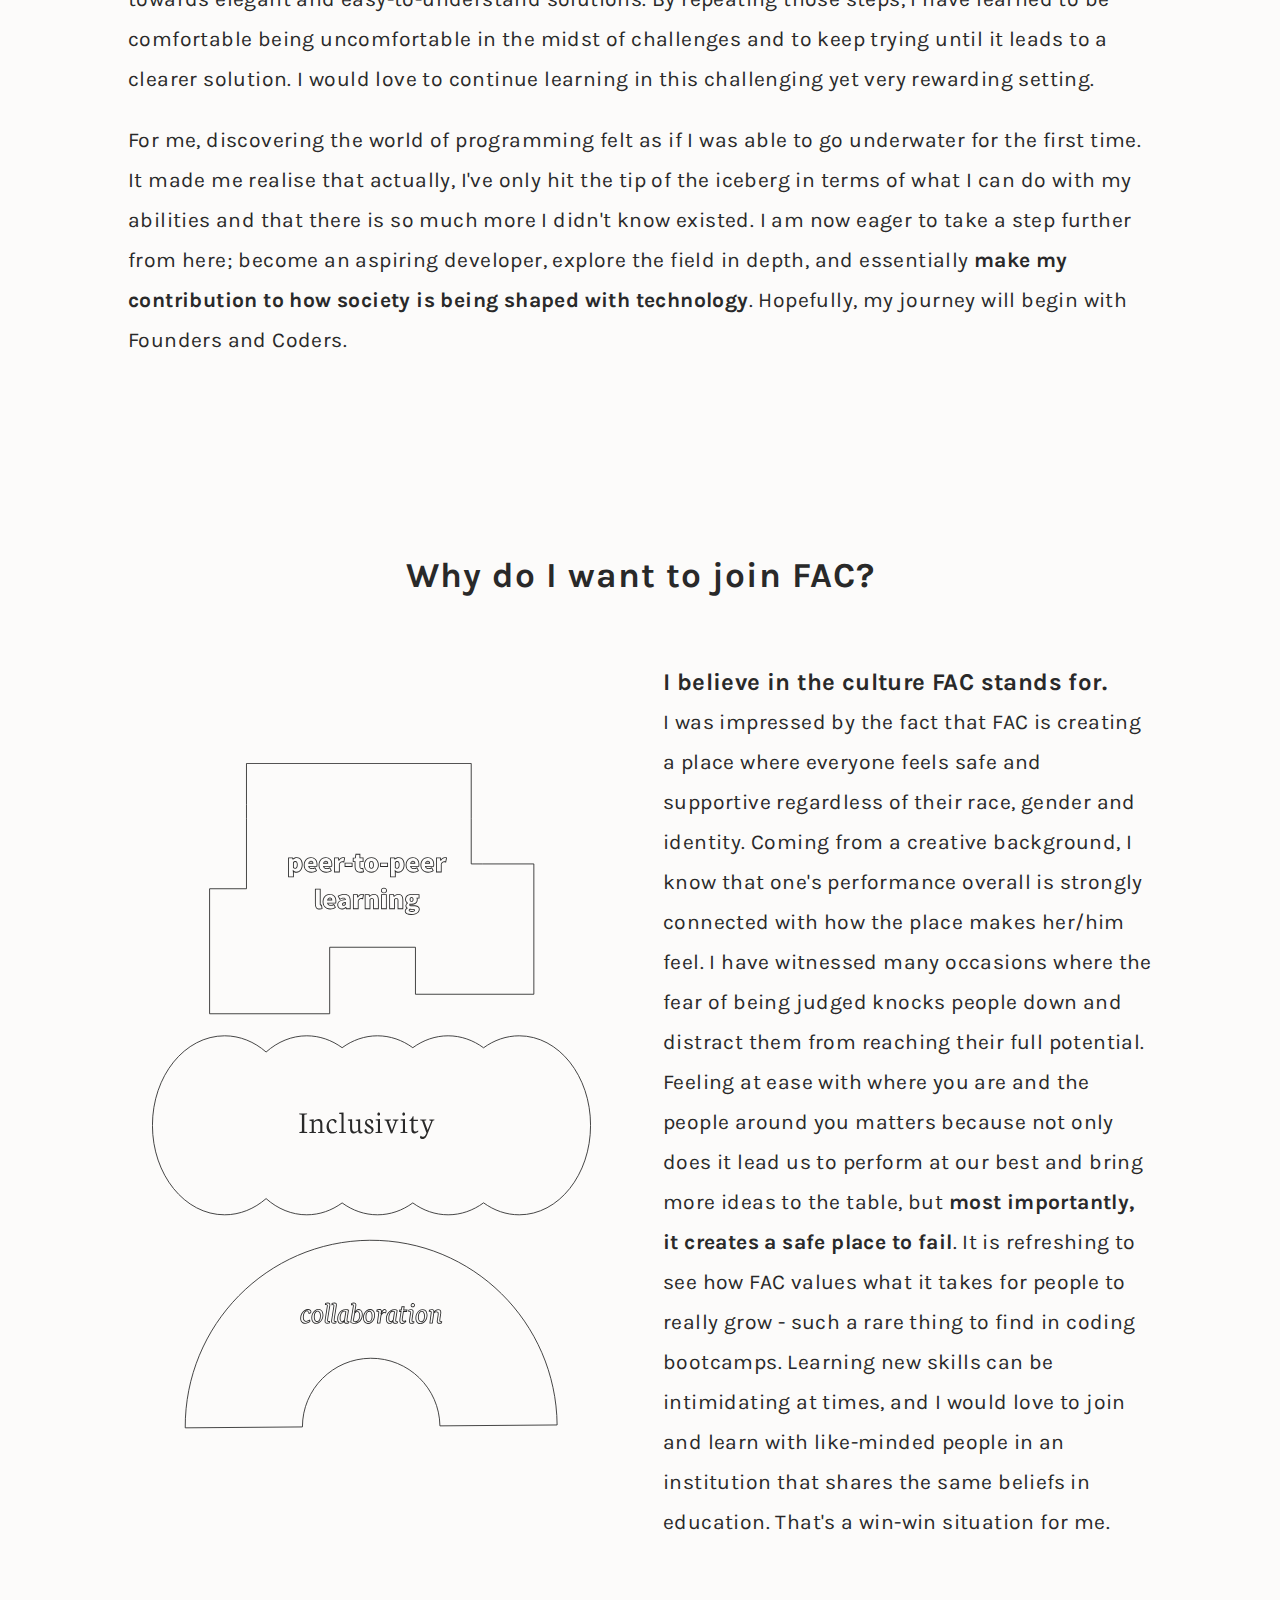
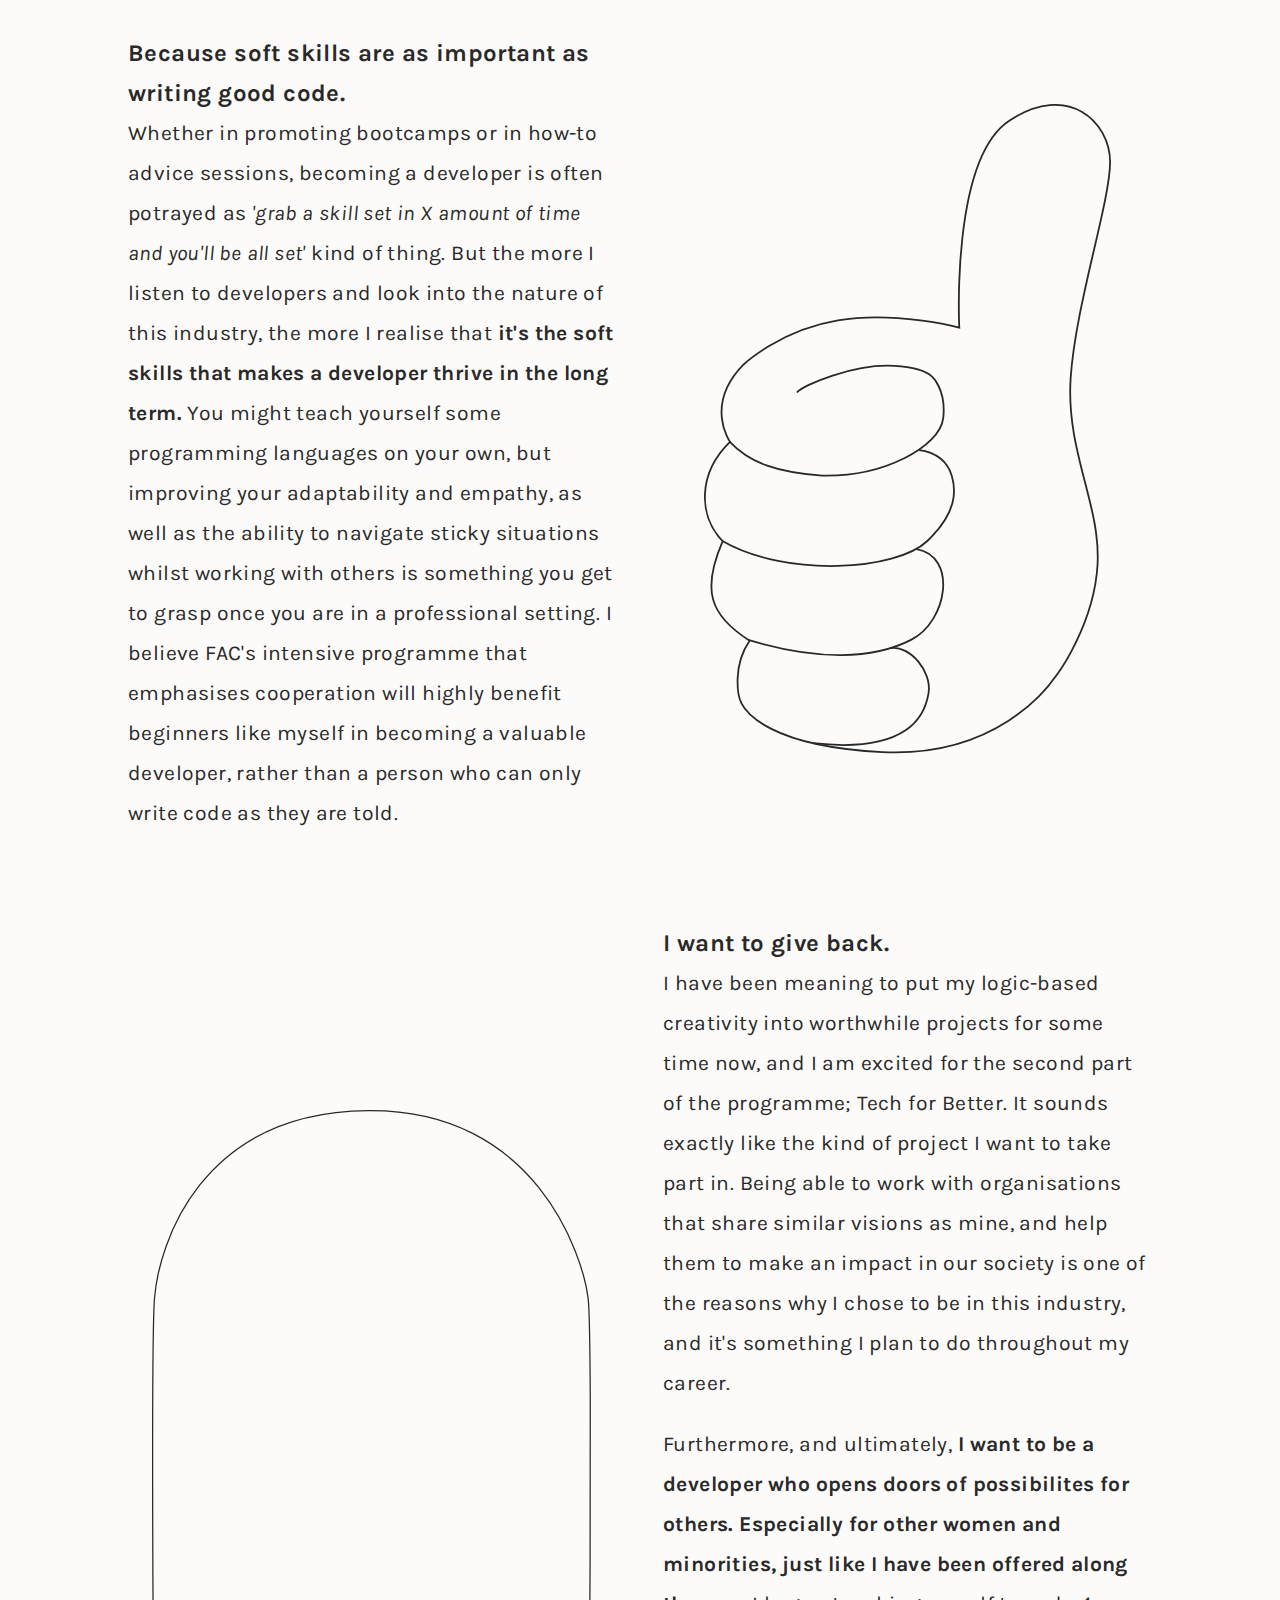
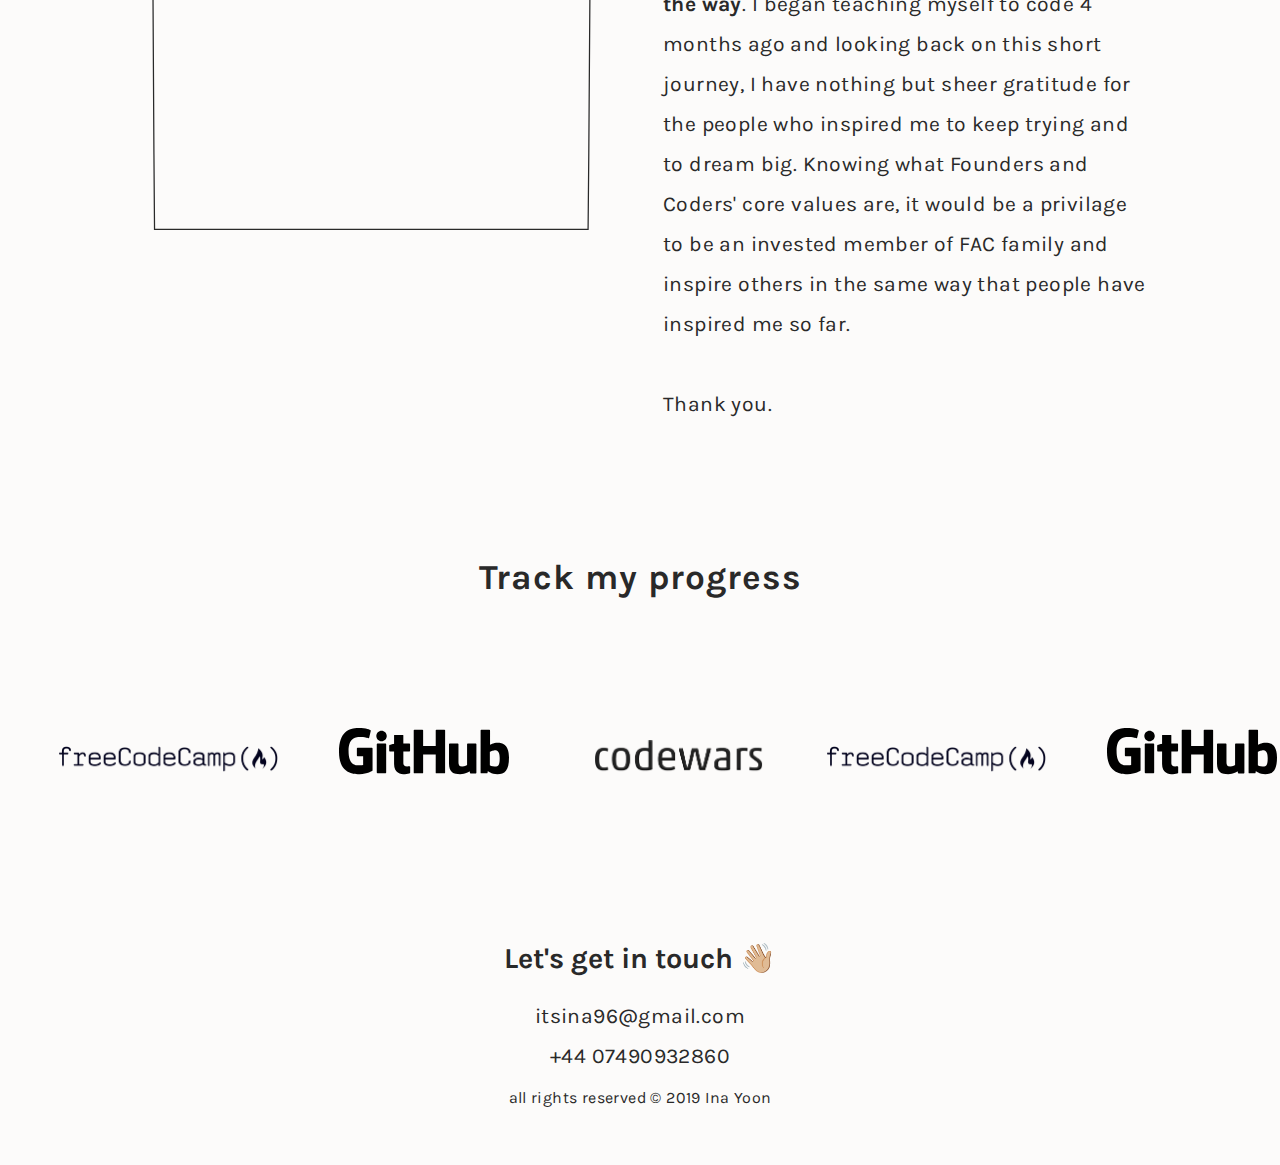
==== commit 3fb885f6: "fix typo" ====
--- a/index.html
+++ b/index.html
@@ -140,18 +140,18 @@
                     </div>
                 </div>
                 
-                <p class="manifesto">- A segment of the manifesto I wrote during my final year at uni. It is something I come back to when I am mentally challenged in coding and it helps in one way or another. </p>
+                <p class="manifesto">(A segment of the manifesto I wrote during my final year at uni. It is something I come back to when I am mentally challenged in coding and it helps in one way or another.)</p>
                 
                 <p>
-                    Coding is a funny thing. While it requires you to flex your creative muscles and critical thinking just like art does, you also need to follow the hard rules and mathematical logics. <strong>But the more logics you have a handle on, the more free and capable you become in terms of how much further you can go with your imagination.</strong>. It's very much like a game with a controller except that there is no 'final level' or 'game over'. As long as you keep learning, you are endlessly evolving (and you might hack that game, too).
+                    Coding is a funny thing. While it requires you to flex your creative muscles and critical thinking just like art does, you also need to follow the hard rules and mathematical logics. <strong>But the more logics you have a handle on, the more free and capable you become in terms of how much further you can go with your imagination</strong>. It's very much like a game with a controller except that there is no 'final level' or 'game over'. As long as you keep learning, you are endlessly evolving (and you might hack that game, too).
                 </p>
                 
                 <p>
-                    Another motivation and source of excitement comes from the cycle of coding - <strong>plan, solve, test and refine</strong>. I didn't realise I'd enjoy logical thinking with a bit of mathematics, but I really do. I love to approach problems from different angles, break them down into digestible chunks, and then work towards elegant and easy-to-understand solutions. By repeating those steps, I have learned to be comfortable being uncomfortable in the midst of challenges and to keep trying until it leads to a clearer solution. I would love to continue learning in this challenging yet rewarding setting.
+                    Another motivation and source of excitement comes from the cycle of coding - <strong>plan, solve, test and refine</strong>. I didn't realise I'd enjoy logical thinking with a bit of mathematics, but I really do. I love to approach problems from different angles, break them down into digestible chunks, and then work towards elegant and easy-to-understand solutions. By repeating those steps, I have learned to be comfortable being uncomfortable in the midst of challenges and to keep trying until it leads to a clearer solution. I would love to continue learning in this challenging yet very rewarding setting.
                 </p>
 
                 <p>
-                    For me, discovering the world of programming felt as if I was able to go underwater for the first time. It made me realise that actually, I've only hit the tip of the iceberg in terms of what I can do with my abilities and that there is so much more I didn't know existed. I am now eager to take a step further from here; become an aspiring developer, explore the field in depth, and essentially make my contribution to how society is being shaped with technology. Hopefully, my journey will begin with Founders and Coders.
+                    For me, discovering the world of programming felt as if I was able to go underwater for the first time. It made me realise that actually, I've only hit the tip of the iceberg in terms of what I can do with my abilities and that there is so much more I didn't know existed. I am now eager to take a step further from here; become an aspiring developer, explore the field in depth, and essentially <strong>make my contribution to how society is being shaped with technology</strong>. Hopefully, my journey will begin with Founders and Coders.
                 </p>
             </div>
         </div>
@@ -163,7 +163,7 @@
         <div class="grid-whyfac">
             
             <div class="grid-img">
-                <img class="svg-whyfac" src="imgs/reason1.svg" alt="reasons-for-aplying">
+                <img class="svg-whyfac" src="imgs/reason1.svg" alt="reasons-in-figures">
             </div>
             
             <div>
--- a/style.css
+++ b/style.css
@@ -272,6 +272,9 @@
 
 
 /* ----- Links starts here ----- */
+#links {
+    padding: 0 0;
+}
 .links{
     width: 100vw;
     height: 20vh;
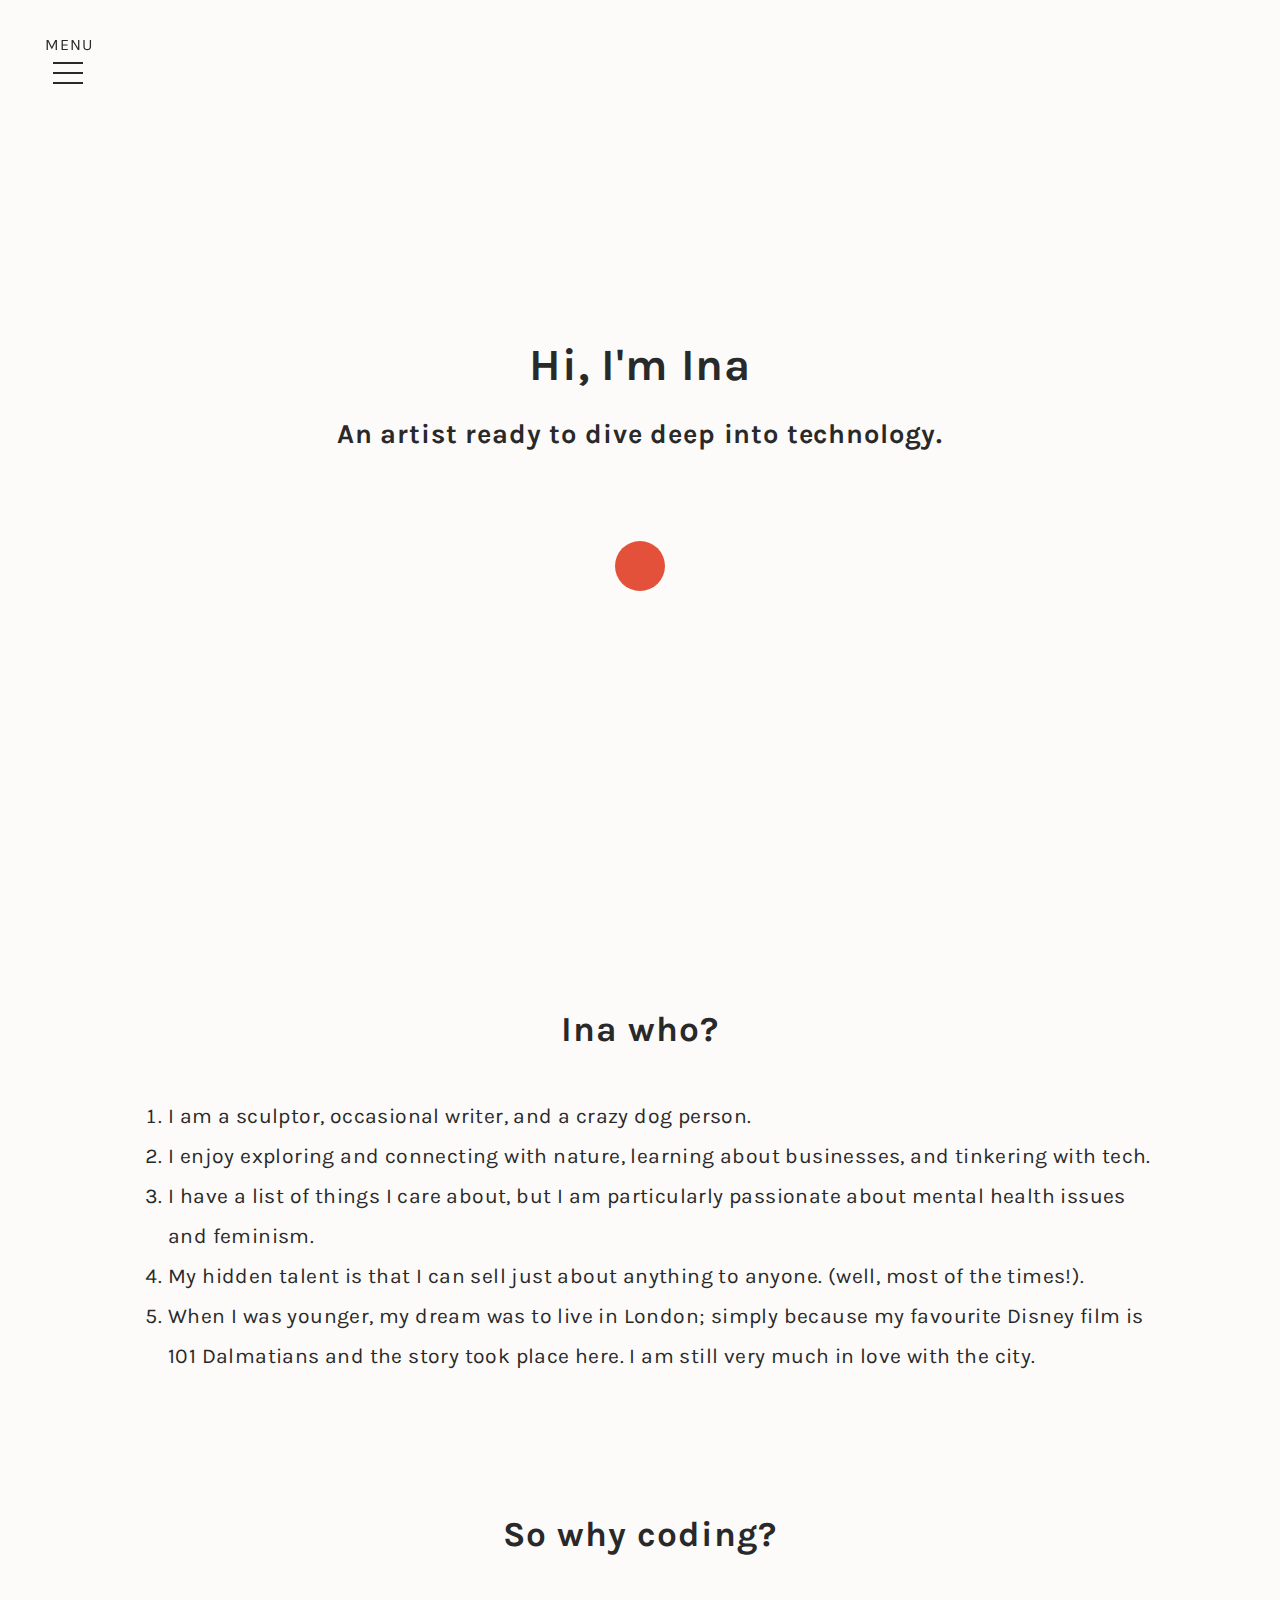
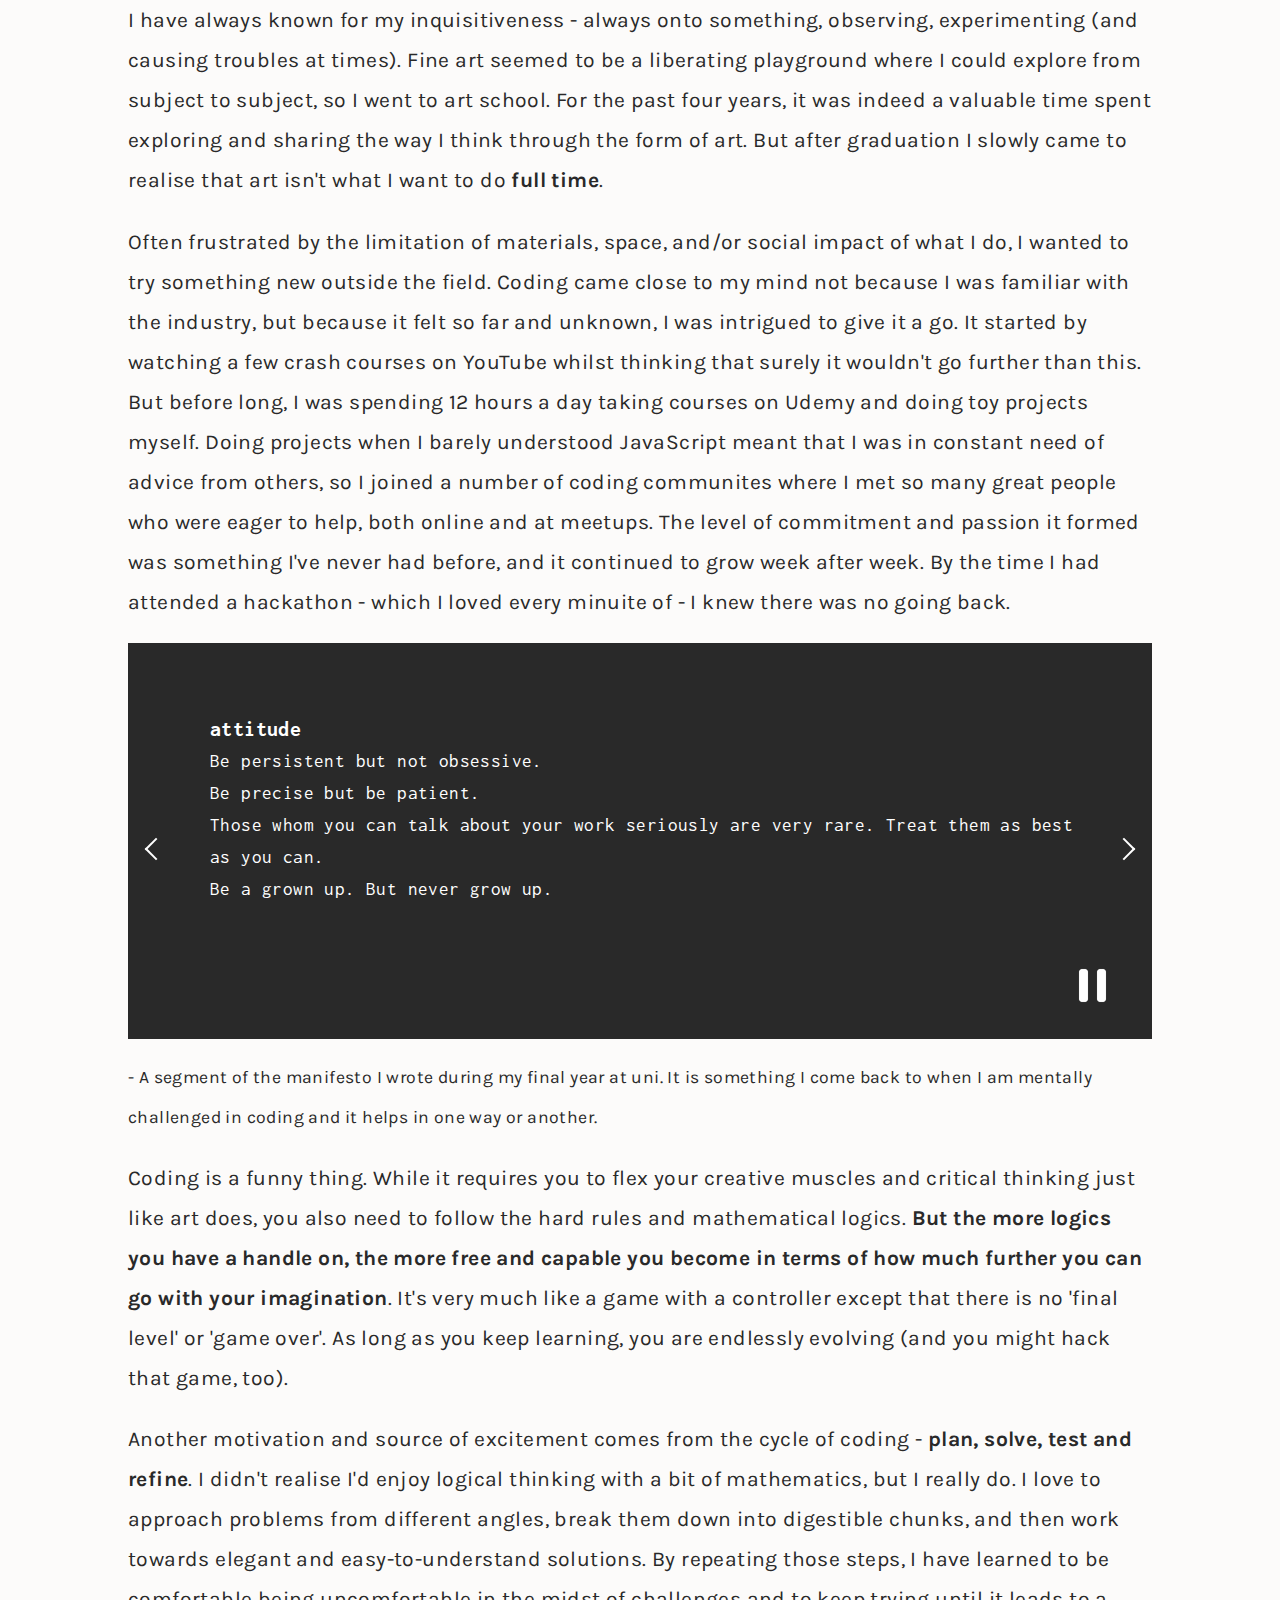
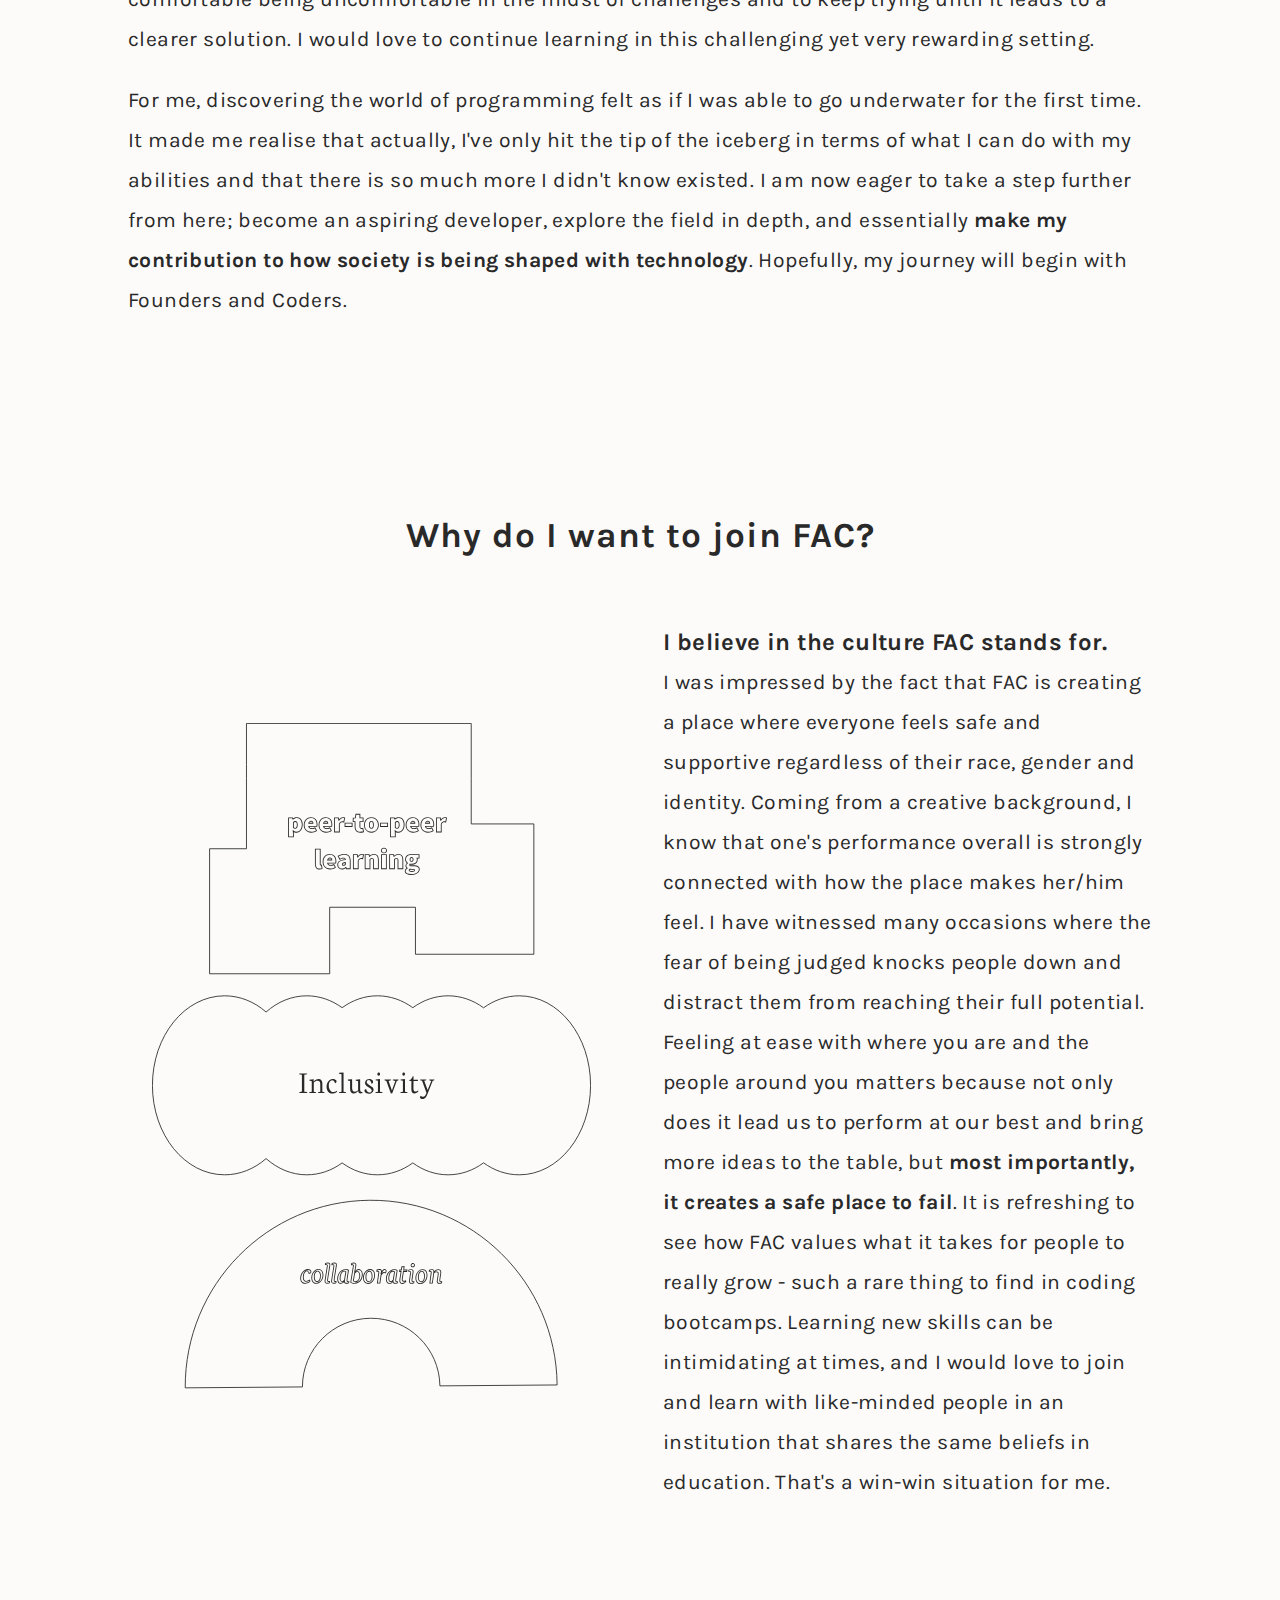
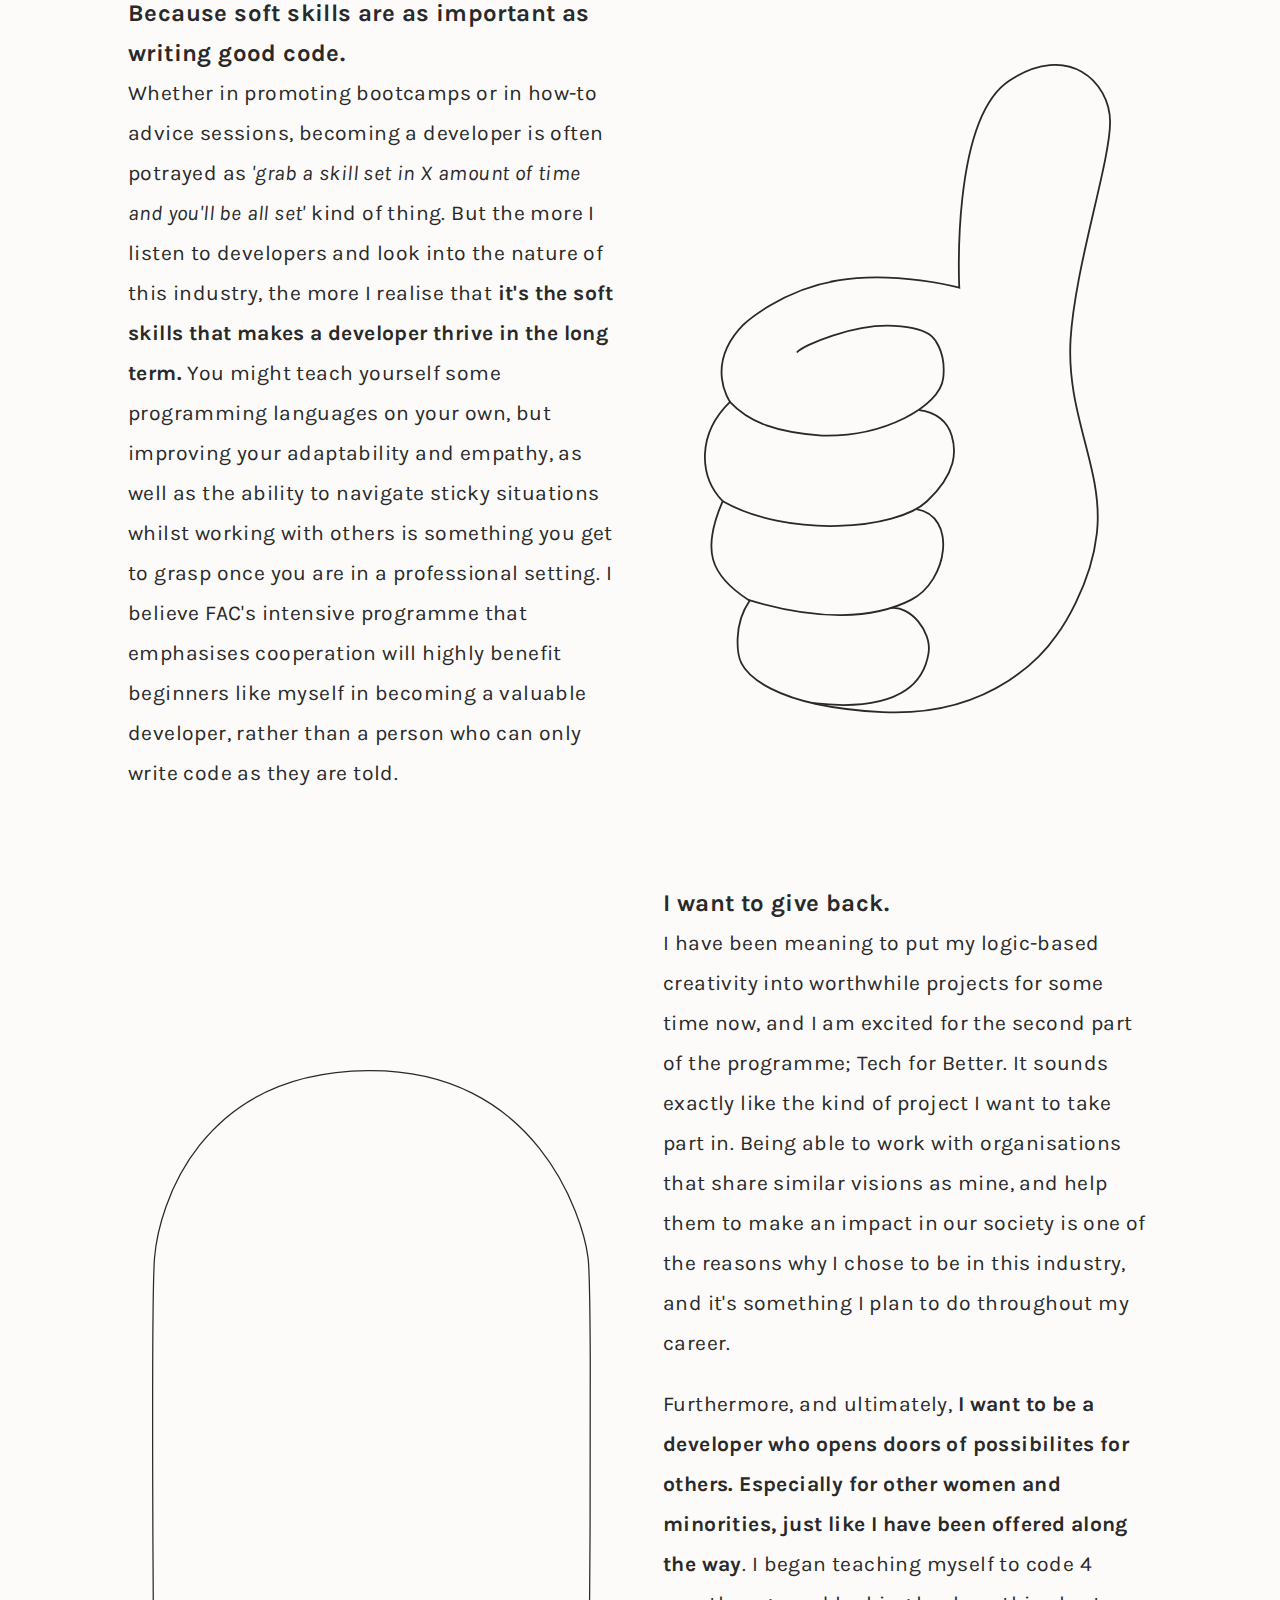
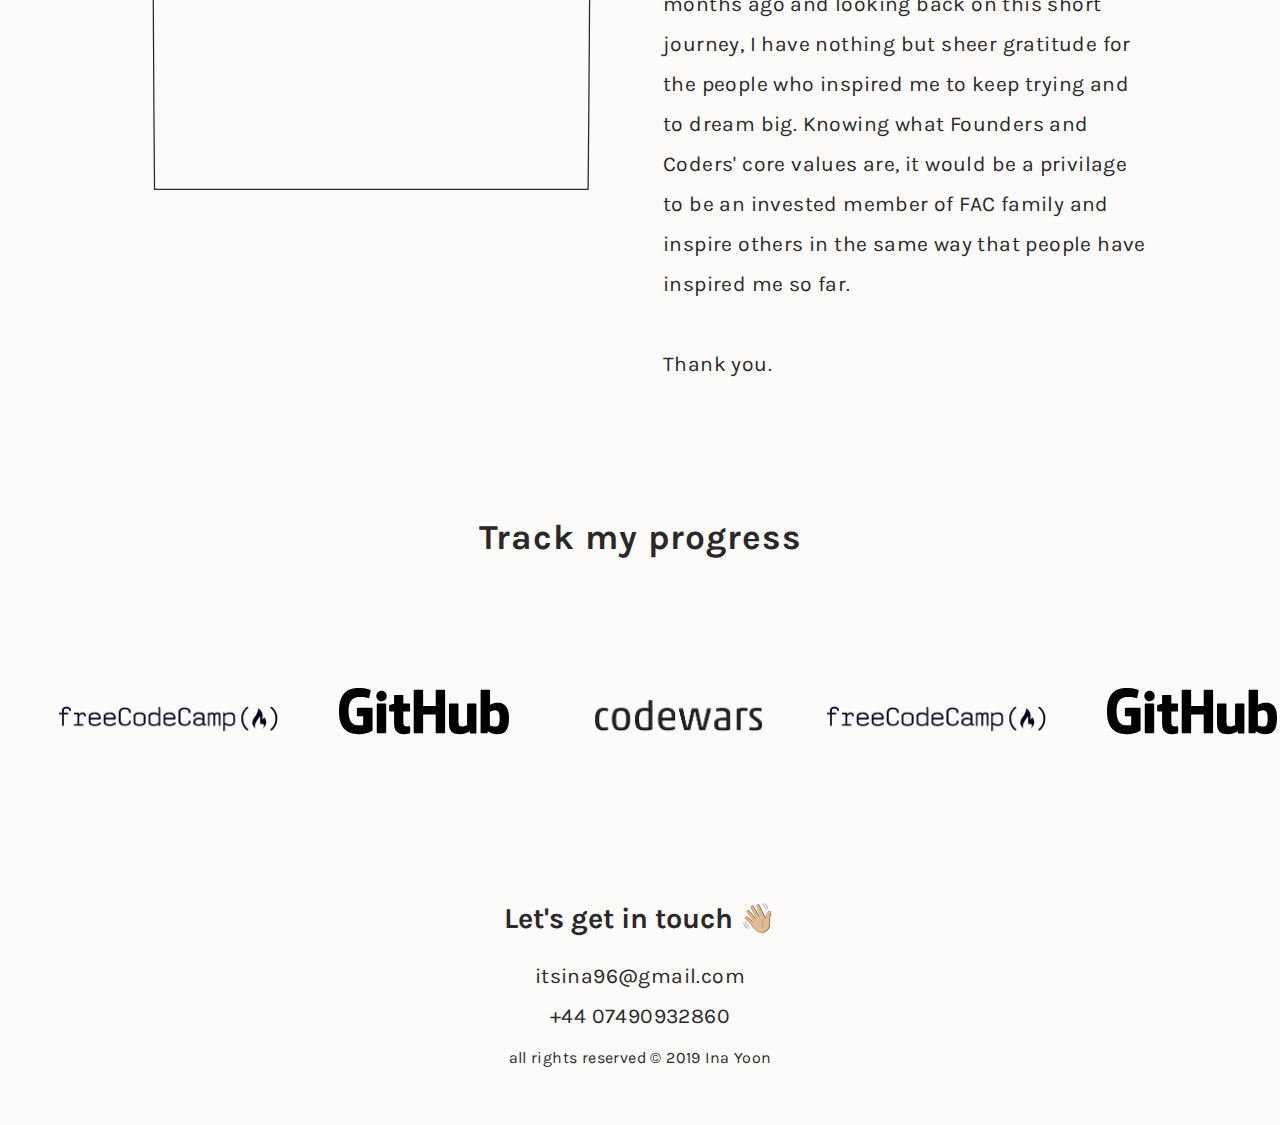
==== commit c476e266: "fix typo" ====
--- a/index.html
+++ b/index.html
@@ -53,8 +53,8 @@
             <h3 class="title">Ina who?</h3>
             <ol>
                 <li>I am a sculptor, occasional writer, and a crazy dog person.</li>
-                <li>I enjoy exploring and connecting with nature, learning about businesses, and tinkering with anything tech-related.</li>
-                <li>I  have a list of things I care about, but I am particularly passionate about mental health issues and feminism.</li>
+                <li>I enjoy exploring and connecting with nature, learning about businesses, and tinkering with tech.</li>
+                <li>I have a list of things I care about, but I am particularly passionate about mental health issues and feminism.</li>
                 <li>My hidden talent is that I can sell just about anything to anyone. (well, most of the times!).</li>
                 <li>When I was younger, my dream was to live in London; simply because my favourite Disney film is 101 Dalmatians and the story took place here. I am still very much in love with the city.</li>
             </ol>
@@ -140,7 +140,7 @@
                     </div>
                 </div>
                 
-                <p class="manifesto">(A segment of the manifesto I wrote during my final year at uni. It is something I come back to when I am mentally challenged in coding and it helps in one way or another.)</p>
+                <p class="manifesto">- A segment of the manifesto I wrote during my final year at uni. It is something I come back to when I am mentally challenged in coding and it helps in one way or another.</p>
                 
                 <p>
                     Coding is a funny thing. While it requires you to flex your creative muscles and critical thinking just like art does, you also need to follow the hard rules and mathematical logics. <strong>But the more logics you have a handle on, the more free and capable you become in terms of how much further you can go with your imagination</strong>. It's very much like a game with a controller except that there is no 'final level' or 'game over'. As long as you keep learning, you are endlessly evolving (and you might hack that game, too).
--- a/style.css
+++ b/style.css
@@ -368,11 +368,9 @@
     nav {
         width: 100%;
     }
-    
     .supporter-logo li img {
         width: 90%;
     }
-    
     .grid-whyfac {
         grid-template-columns: 1fr;
     }
@@ -401,9 +399,6 @@
         font-size: 1rem;
         line-height: 2rem;
     }
-    section {
-        padding: 0 0 0 0;
-    }
     .backtotop {
         display: none;
     }
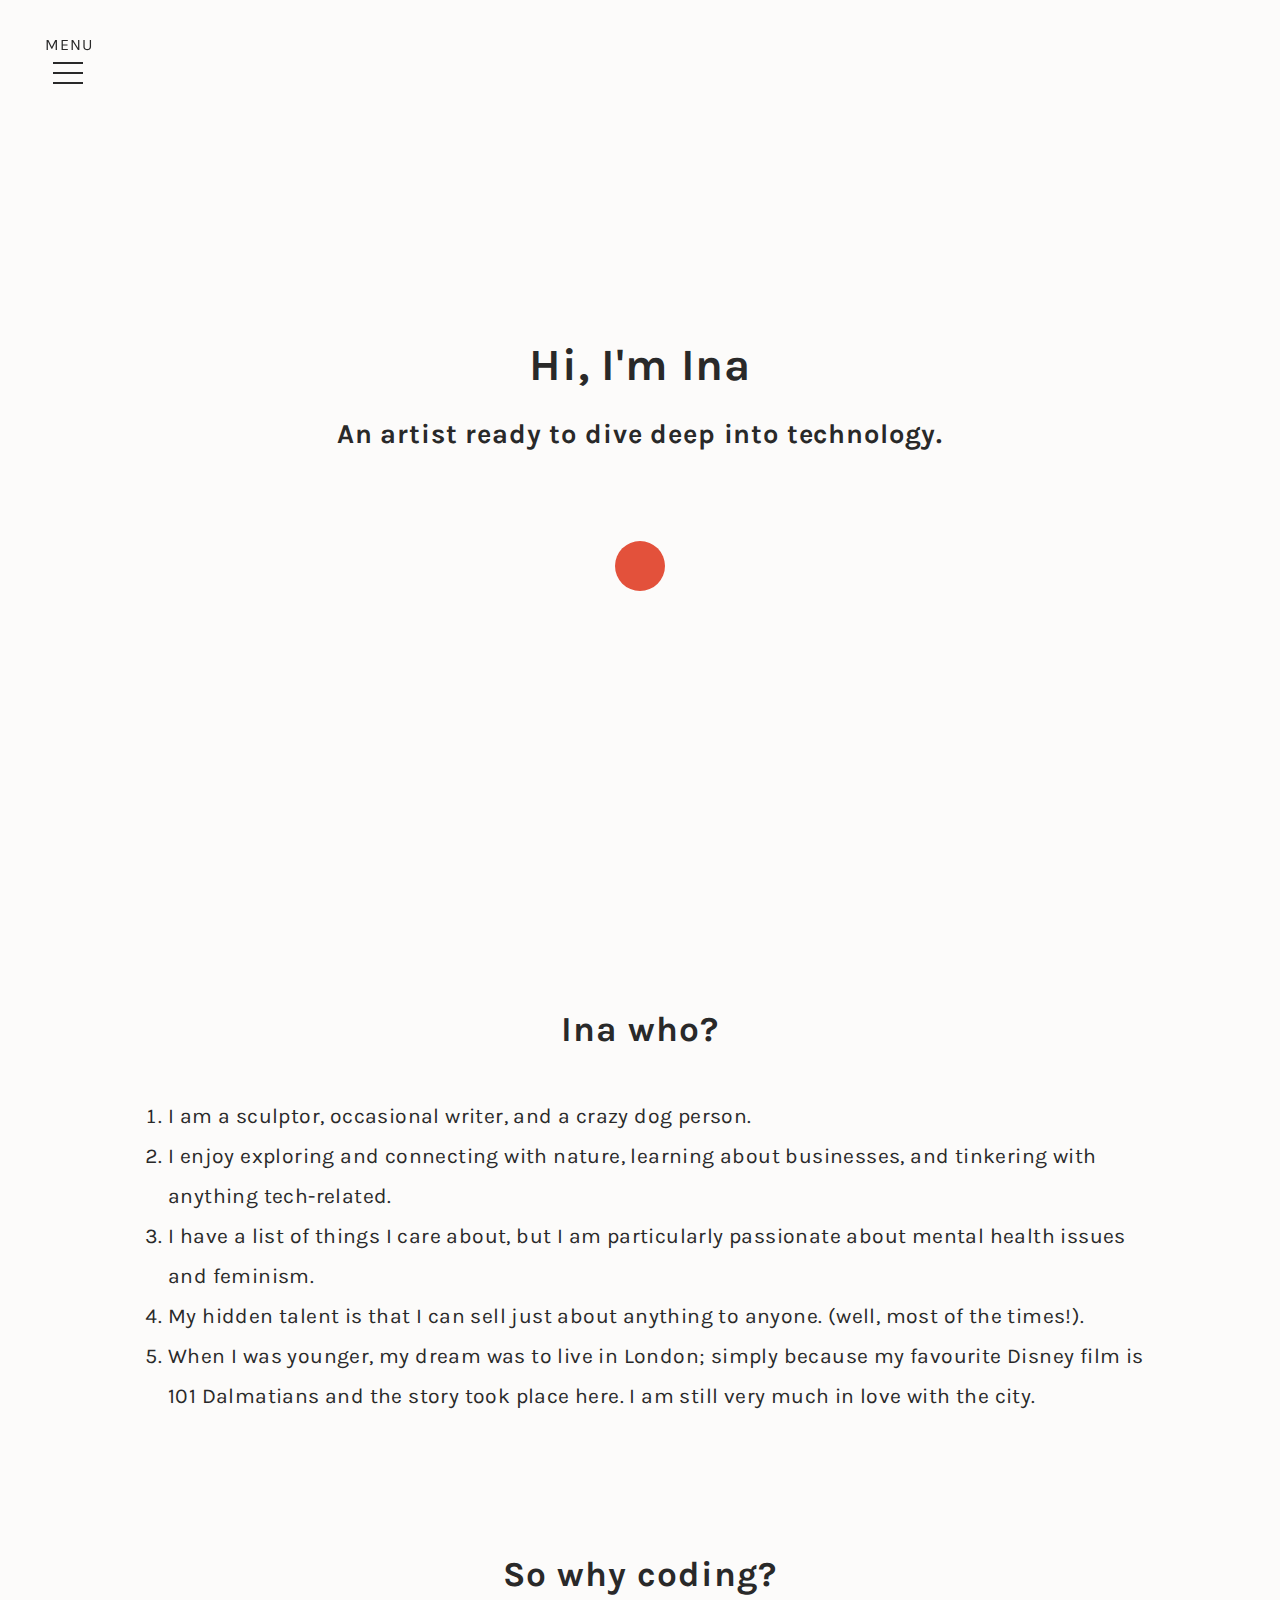
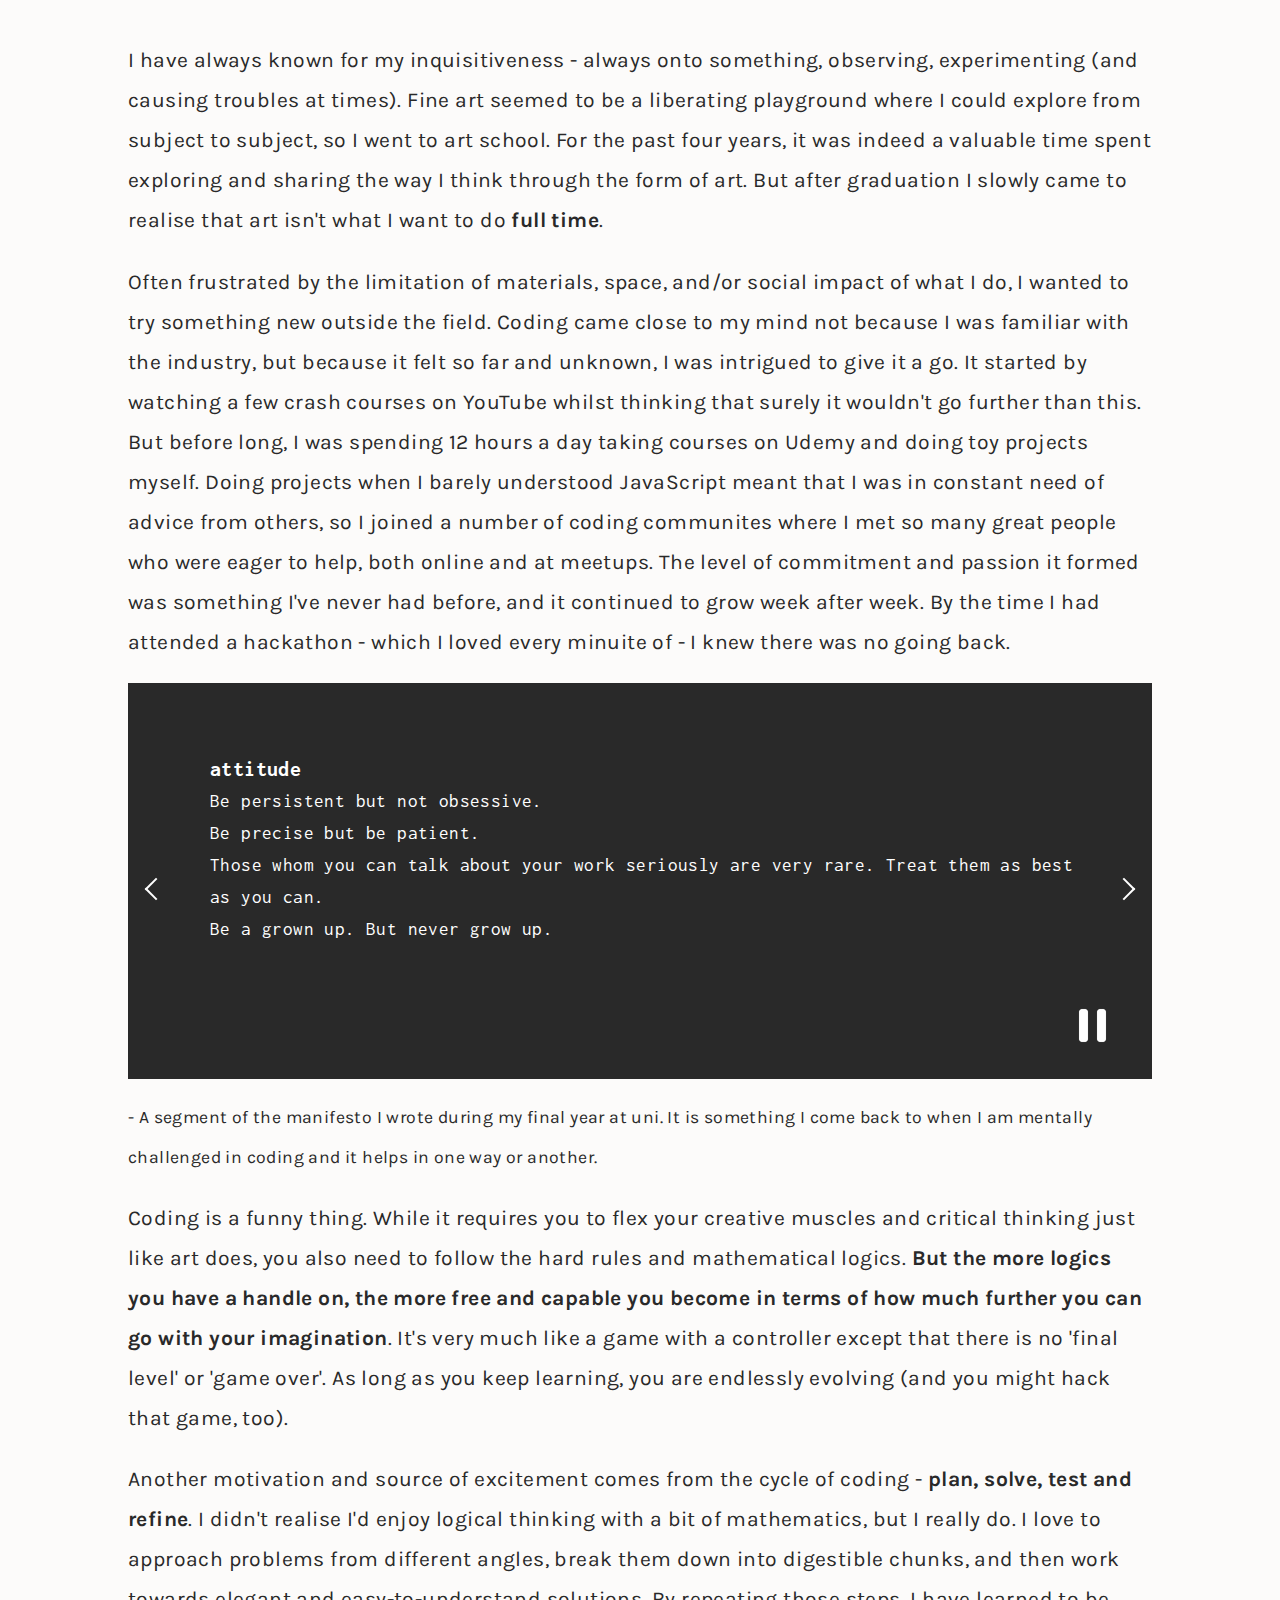
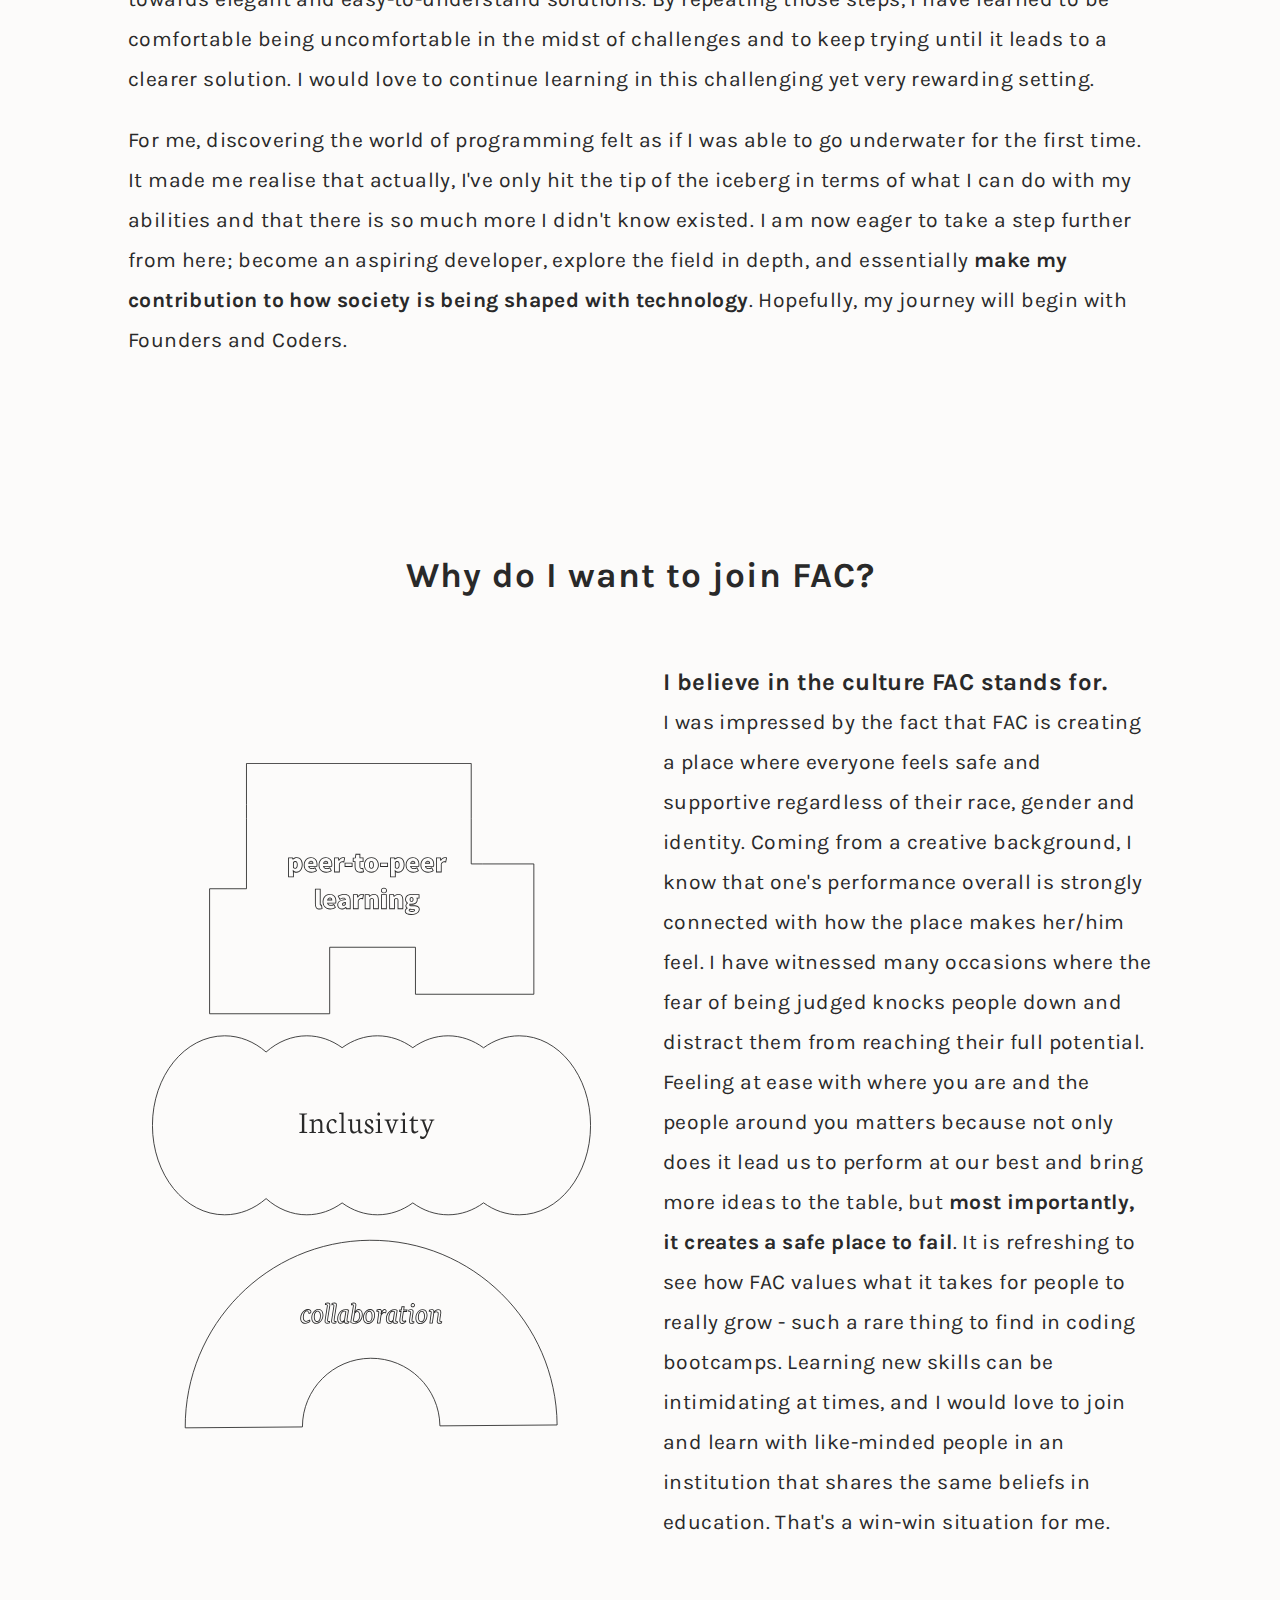
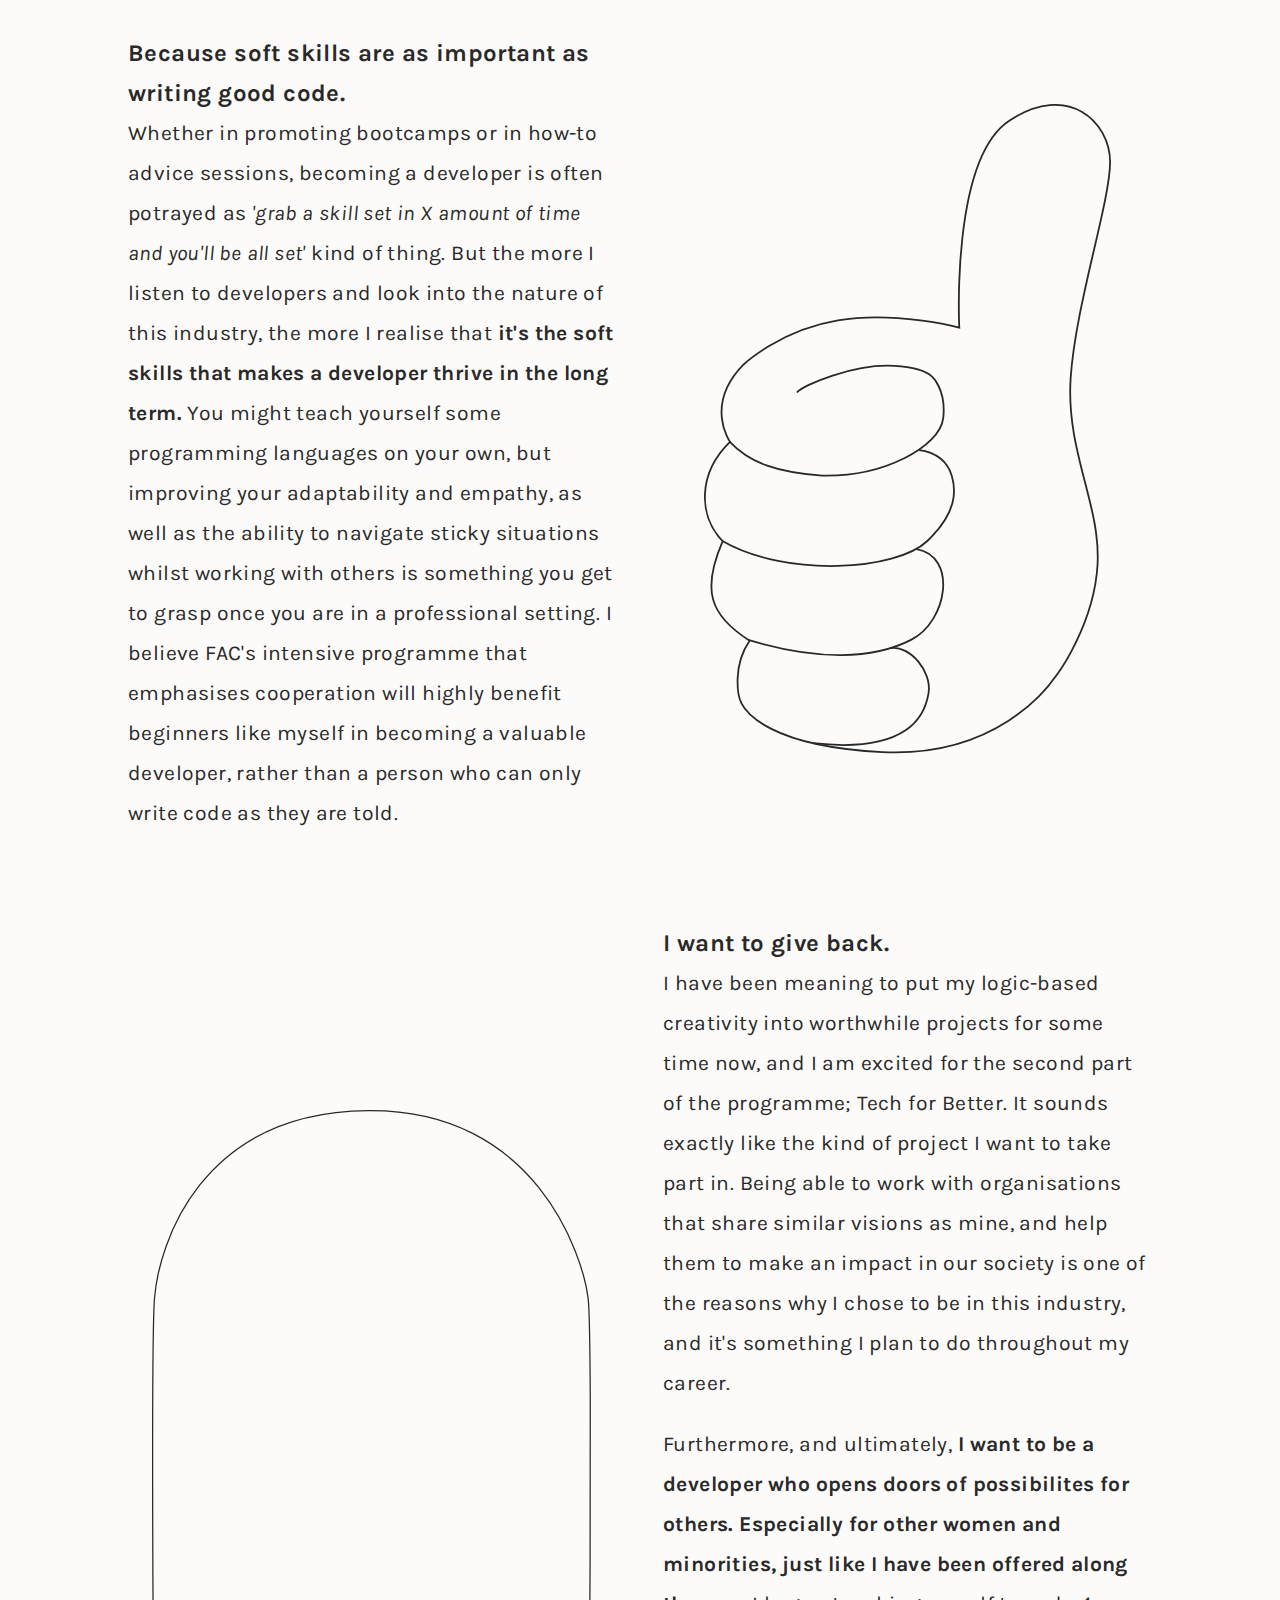
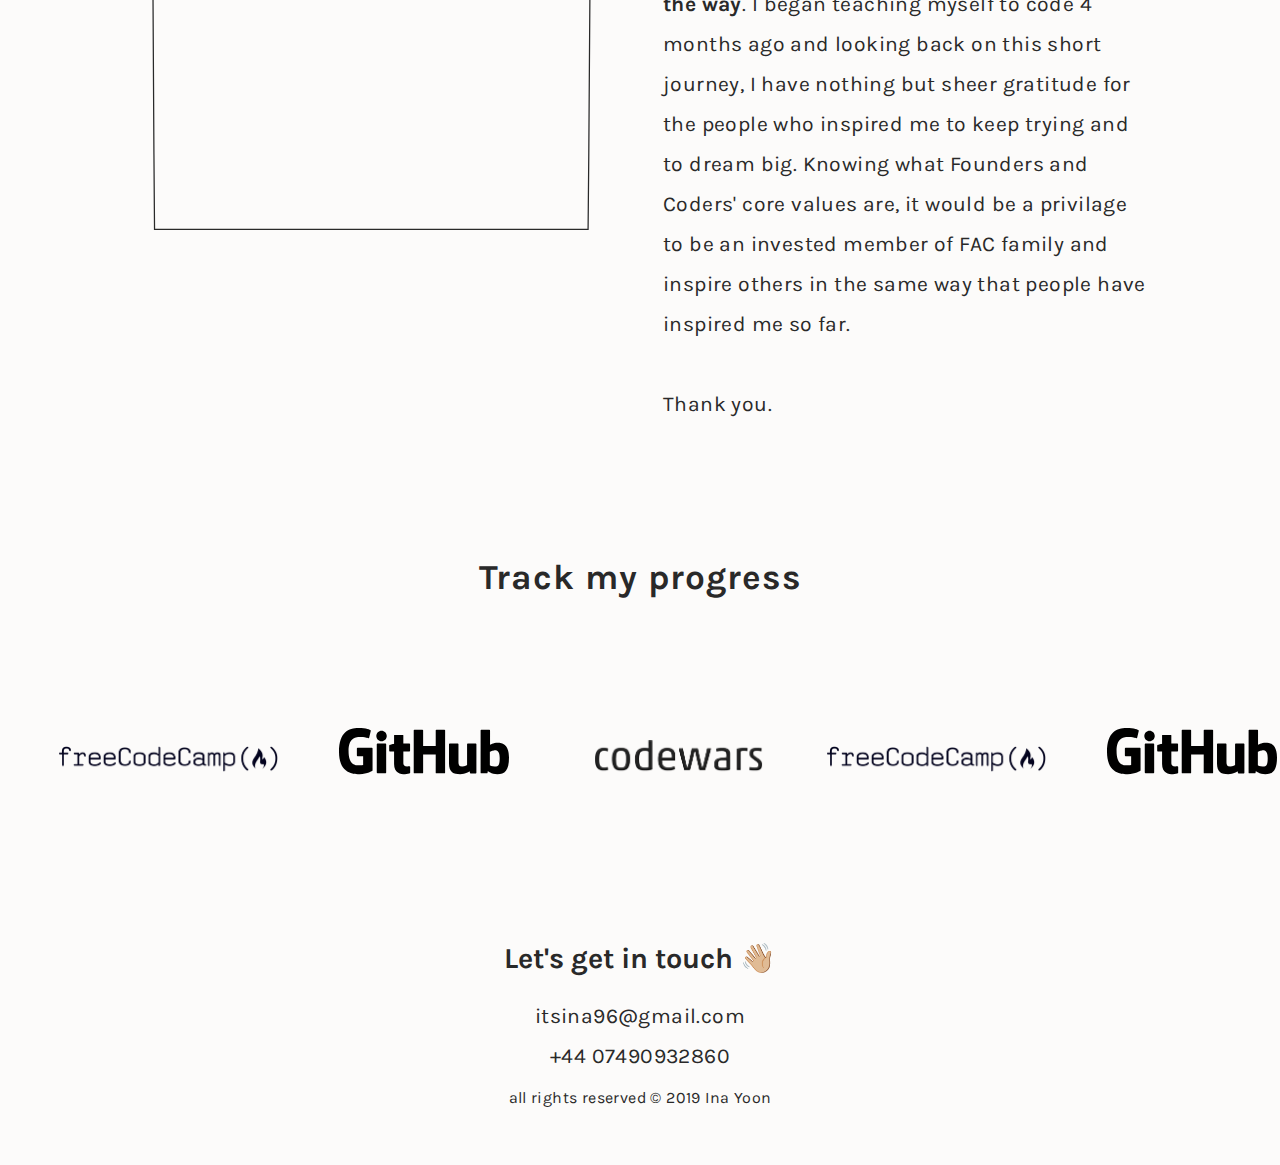
==== commit 608f7c12: "fix typo - final" ====
--- a/index.html
+++ b/index.html
@@ -53,7 +53,7 @@
             <h3 class="title">Ina who?</h3>
             <ol>
                 <li>I am a sculptor, occasional writer, and a crazy dog person.</li>
-                <li>I enjoy exploring and connecting with nature, learning about businesses, and tinkering with tech.</li>
+                <li>I enjoy exploring and connecting with nature, learning about businesses, and tinkering with anything tech-related.</li>
                 <li>I have a list of things I care about, but I am particularly passionate about mental health issues and feminism.</li>
                 <li>My hidden talent is that I can sell just about anything to anyone. (well, most of the times!).</li>
                 <li>When I was younger, my dream was to live in London; simply because my favourite Disney film is 101 Dalmatians and the story took place here. I am still very much in love with the city.</li>
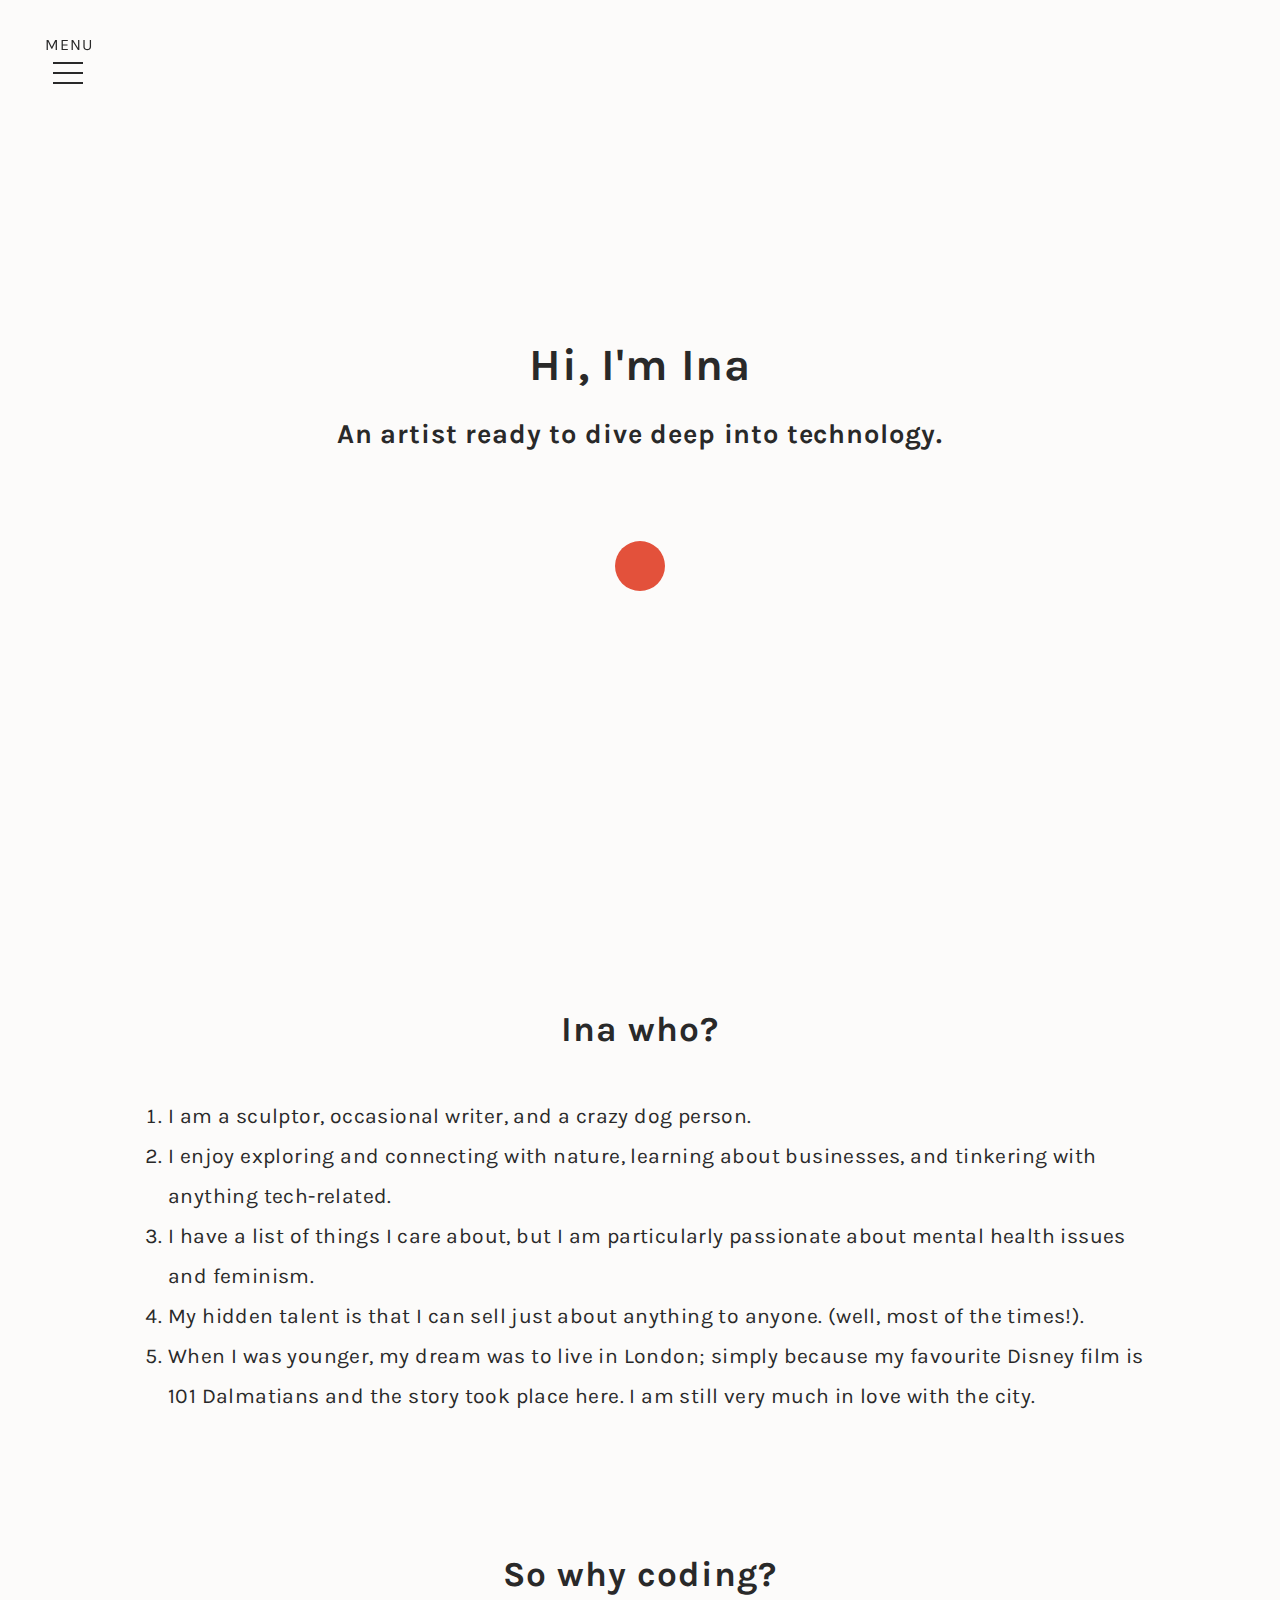
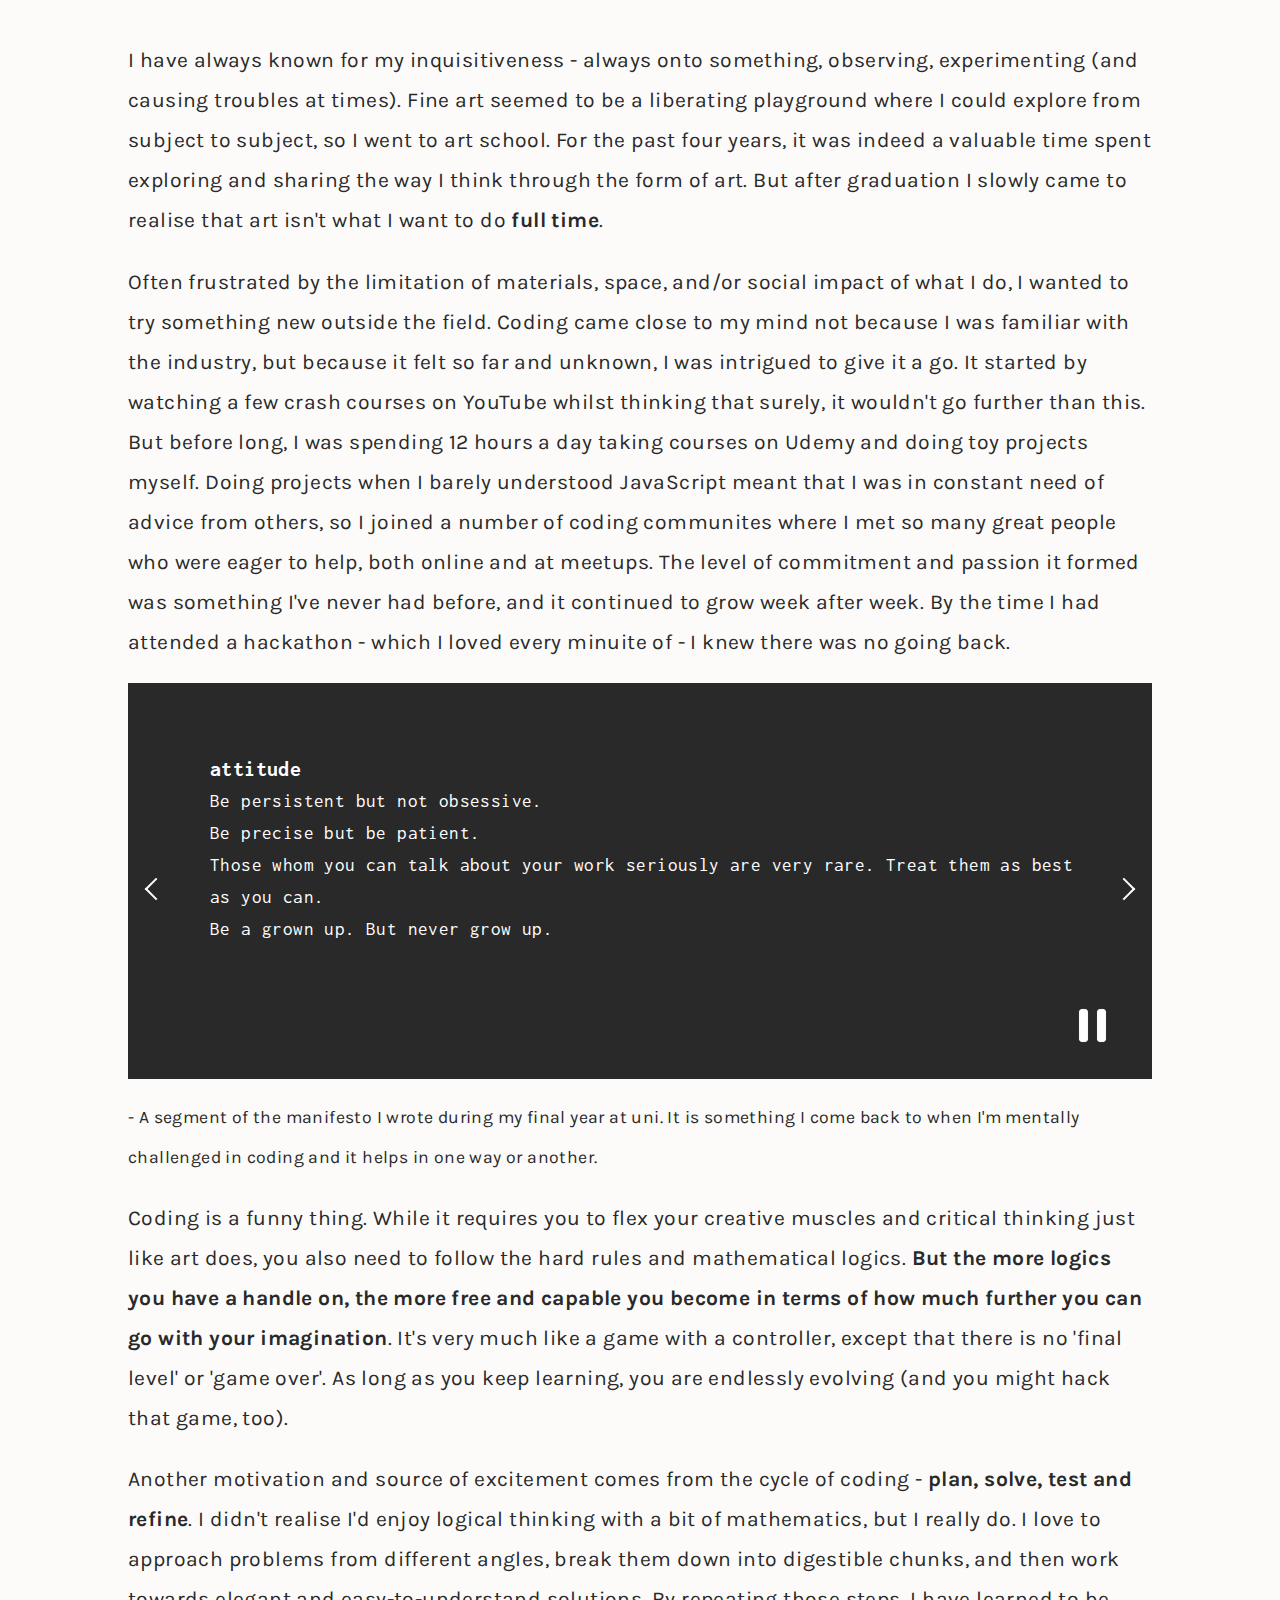
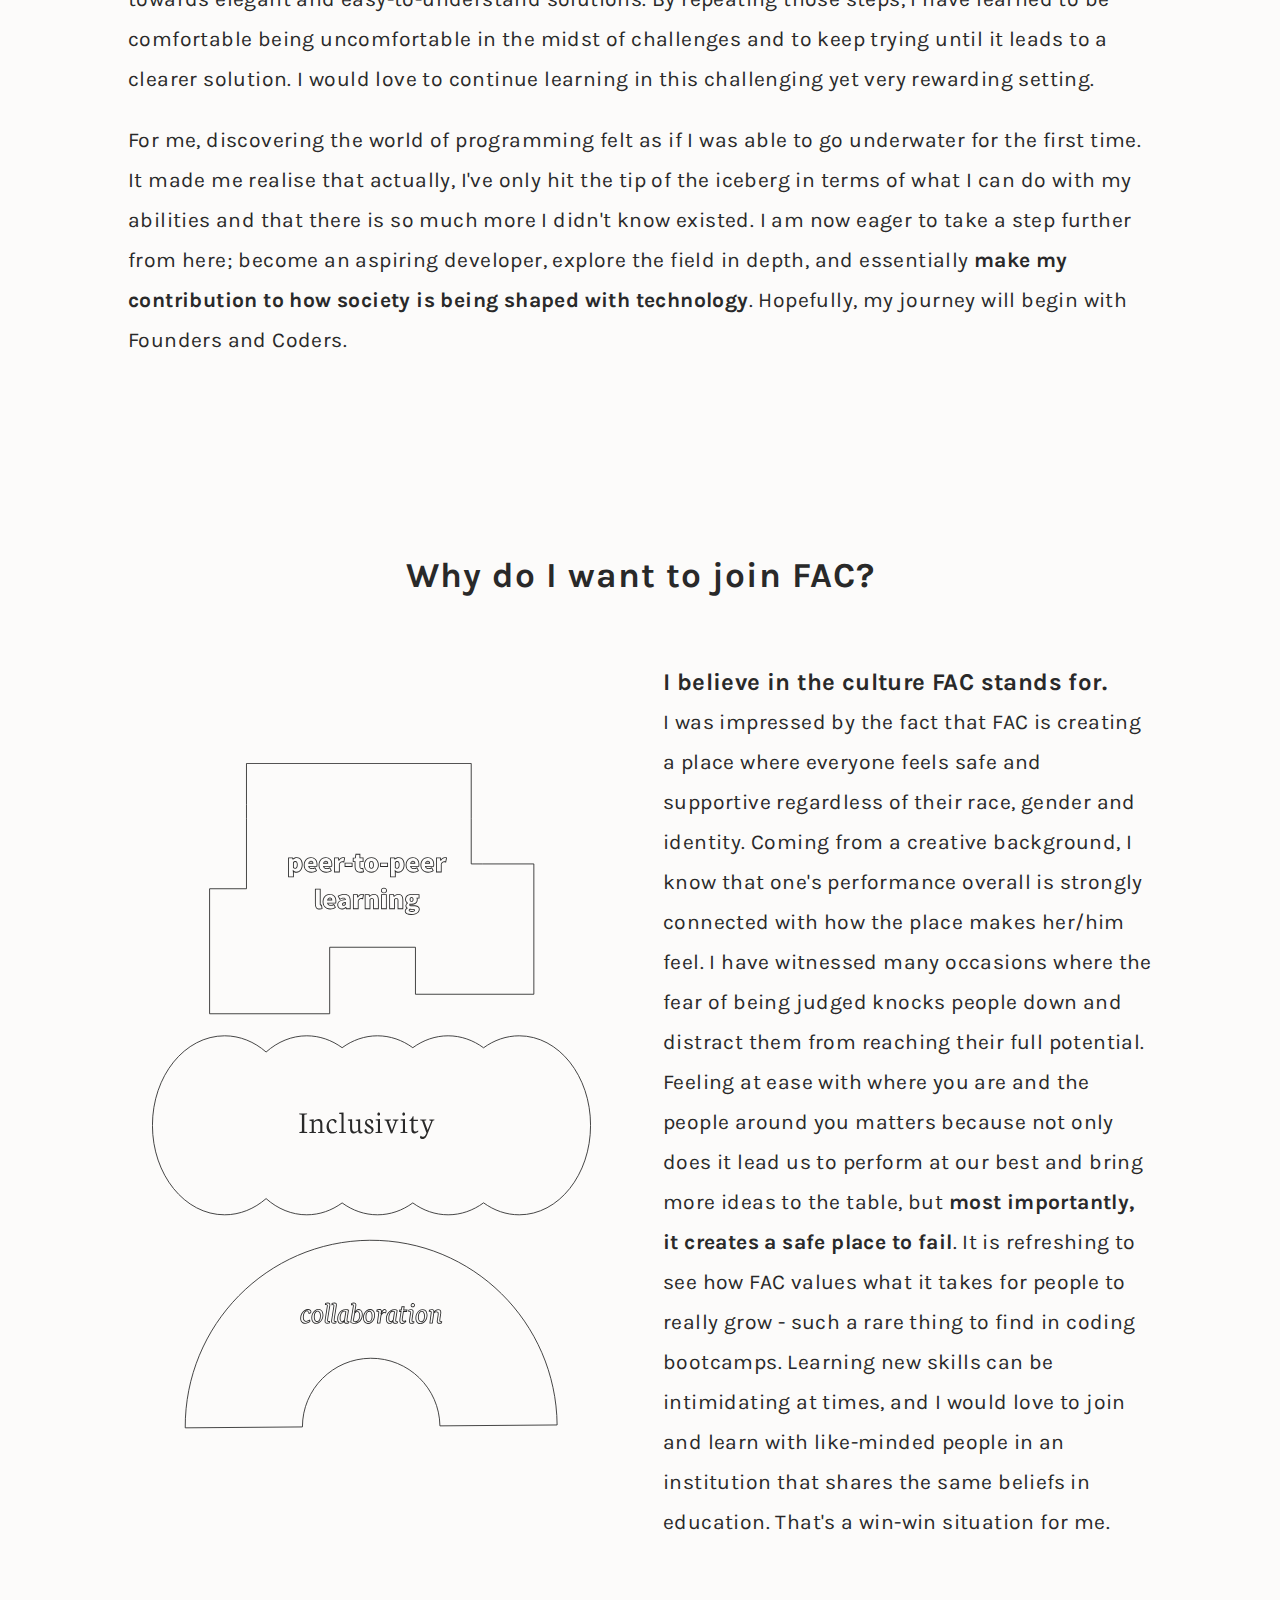
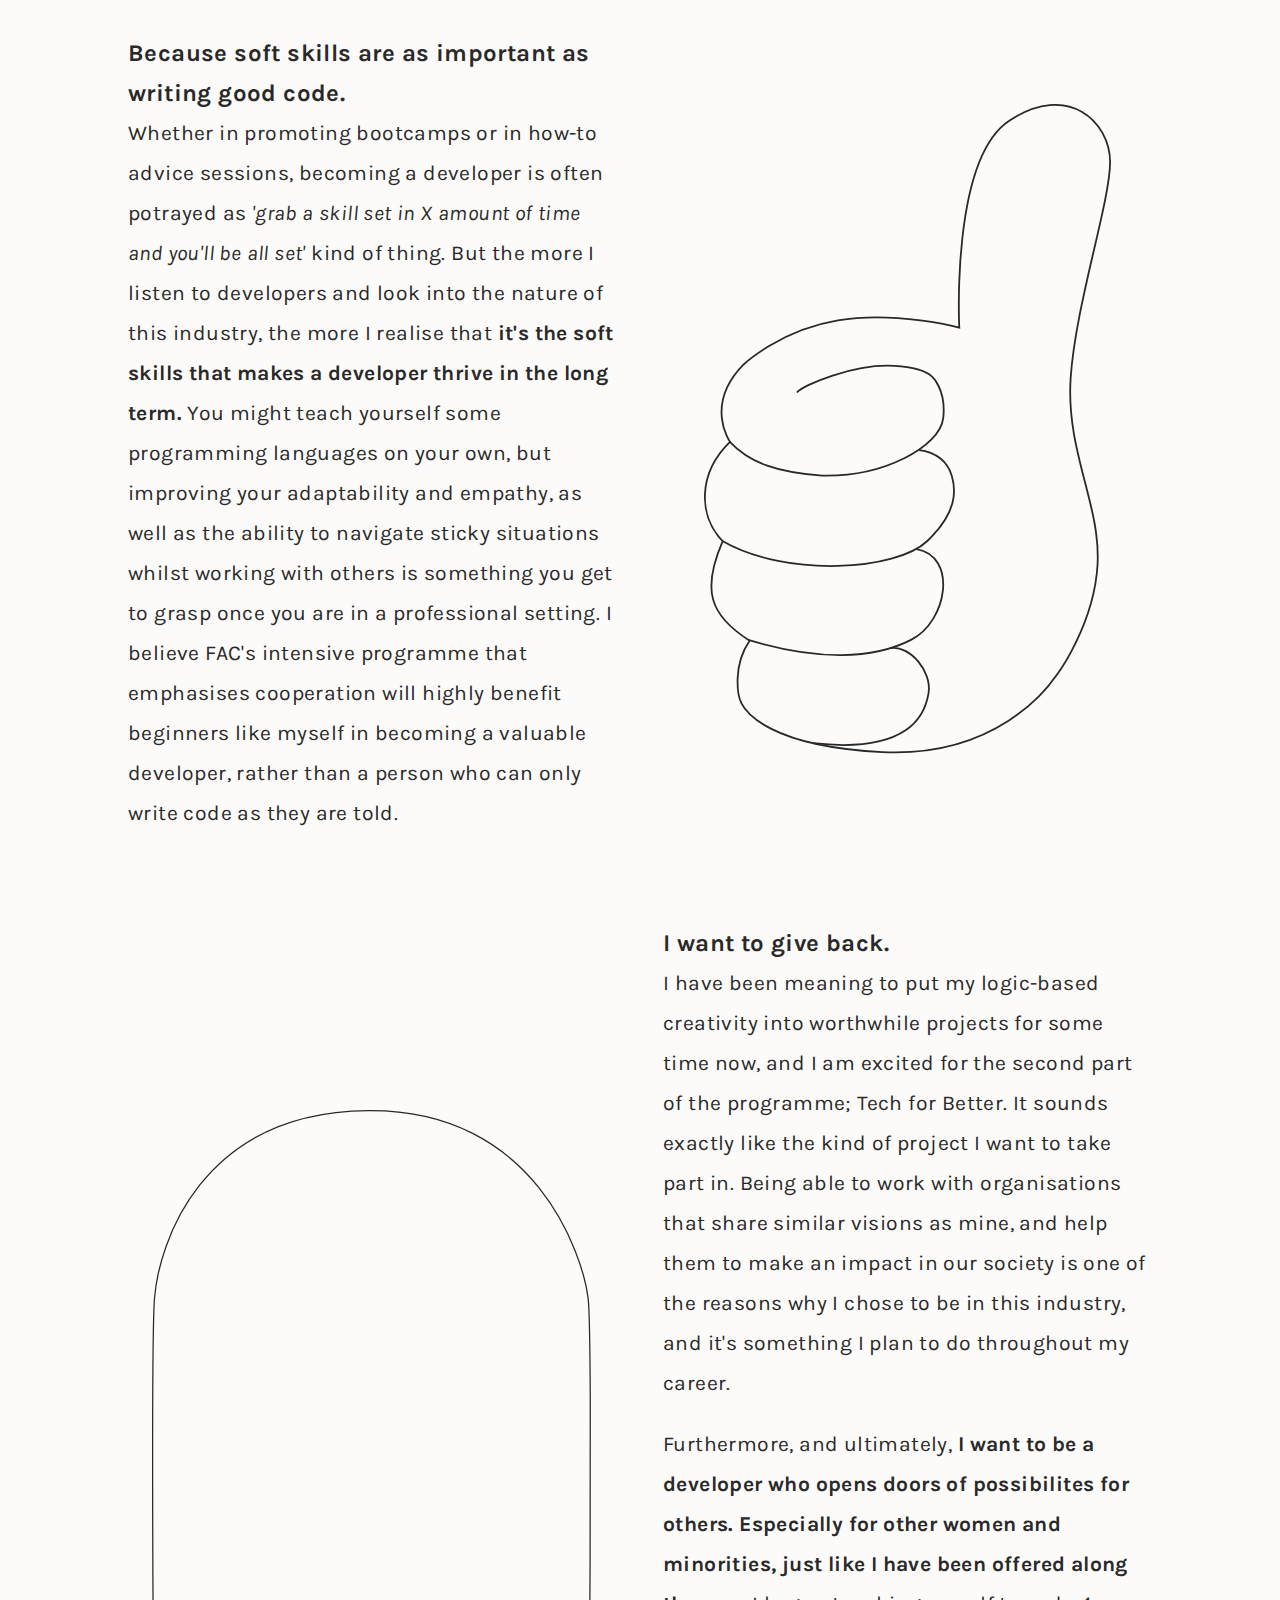
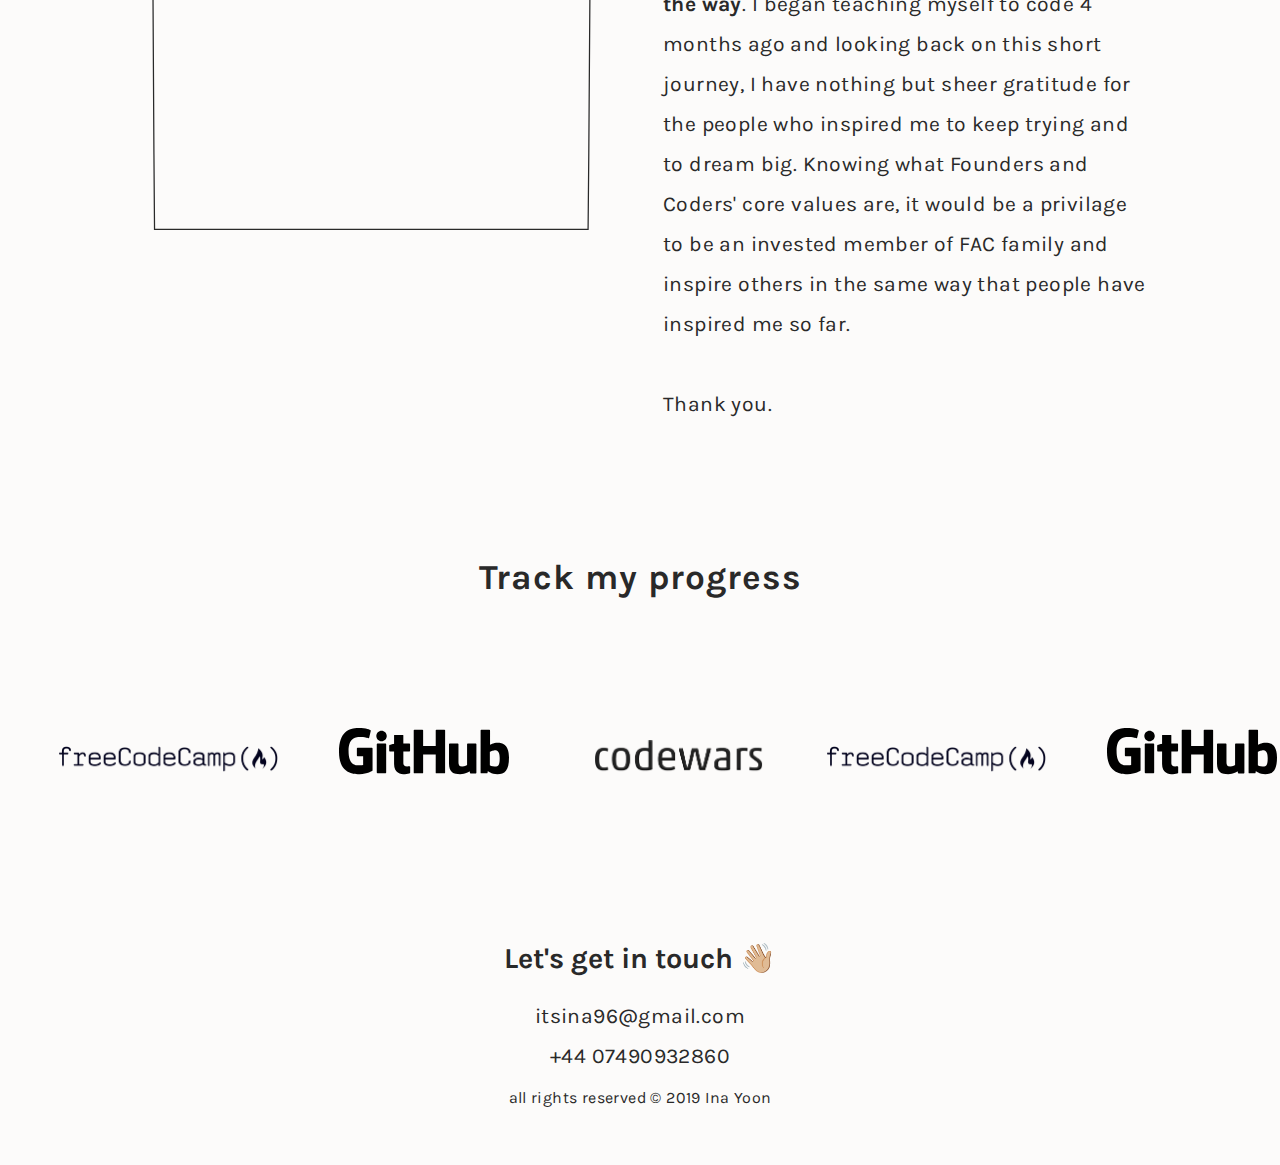
==== commit 4fe6d9c4: "fix typo - final" ====
--- a/index.html
+++ b/index.html
@@ -68,7 +68,7 @@
             </p>
             
             <p>
-                Often frustrated by the limitation of materials, space, and/or social impact of what I do, I wanted to try something new outside the field. Coding came close to my mind not because I was familiar with the industry, but because it felt so far and unknown, I was intrigued to give it a go. It started by watching a few crash courses on YouTube whilst thinking that surely it wouldn't go further than this. But before long, I was spending 12 hours a day taking courses on Udemy and doing toy projects myself. Doing projects when I barely understood JavaScript meant that I was in constant need of advice from others, so I joined a number of coding communites where I met so many great people who were eager to help, both online and at meetups. The level of commitment and passion it formed was something I've never had before, and it continued to grow week after week. By the time I had attended a hackathon - which I loved every minuite of - I knew there was no going back.
+                Often frustrated by the limitation of materials, space, and/or social impact of what I do, I wanted to try something new outside the field. Coding came close to my mind not because I was familiar with the industry, but because it felt so far and unknown, I was intrigued to give it a go. It started by watching a few crash courses on YouTube whilst thinking that surely, it wouldn't go further than this. But before long, I was spending 12 hours a day taking courses on Udemy and doing toy projects myself. Doing projects when I barely understood JavaScript meant that I was in constant need of advice from others, so I joined a number of coding communites where I met so many great people who were eager to help, both online and at meetups. The level of commitment and passion it formed was something I've never had before, and it continued to grow week after week. By the time I had attended a hackathon - which I loved every minuite of - I knew there was no going back.
             </p>
             
             
@@ -140,10 +140,10 @@
                     </div>
                 </div>
                 
-                <p class="manifesto">- A segment of the manifesto I wrote during my final year at uni. It is something I come back to when I am mentally challenged in coding and it helps in one way or another.</p>
+                <p class="manifesto">- A segment of the manifesto I wrote during my final year at uni. It is something I come back to when I'm mentally challenged in coding and it helps in one way or another.</p>
                 
                 <p>
-                    Coding is a funny thing. While it requires you to flex your creative muscles and critical thinking just like art does, you also need to follow the hard rules and mathematical logics. <strong>But the more logics you have a handle on, the more free and capable you become in terms of how much further you can go with your imagination</strong>. It's very much like a game with a controller except that there is no 'final level' or 'game over'. As long as you keep learning, you are endlessly evolving (and you might hack that game, too).
+                    Coding is a funny thing. While it requires you to flex your creative muscles and critical thinking just like art does, you also need to follow the hard rules and mathematical logics. <strong>But the more logics you have a handle on, the more free and capable you become in terms of how much further you can go with your imagination</strong>. It's very much like a game with a controller, except that there is no 'final level' or 'game over'. As long as you keep learning, you are endlessly evolving (and you might hack that game, too).
                 </p>
                 
                 <p>
@@ -202,7 +202,7 @@
         </div>
     </section>
     
-    <!-- Portfolio -->
+    <!-- Links -->
     <section id="links">
         <h3 class="title">Track my progress</h3>
         
